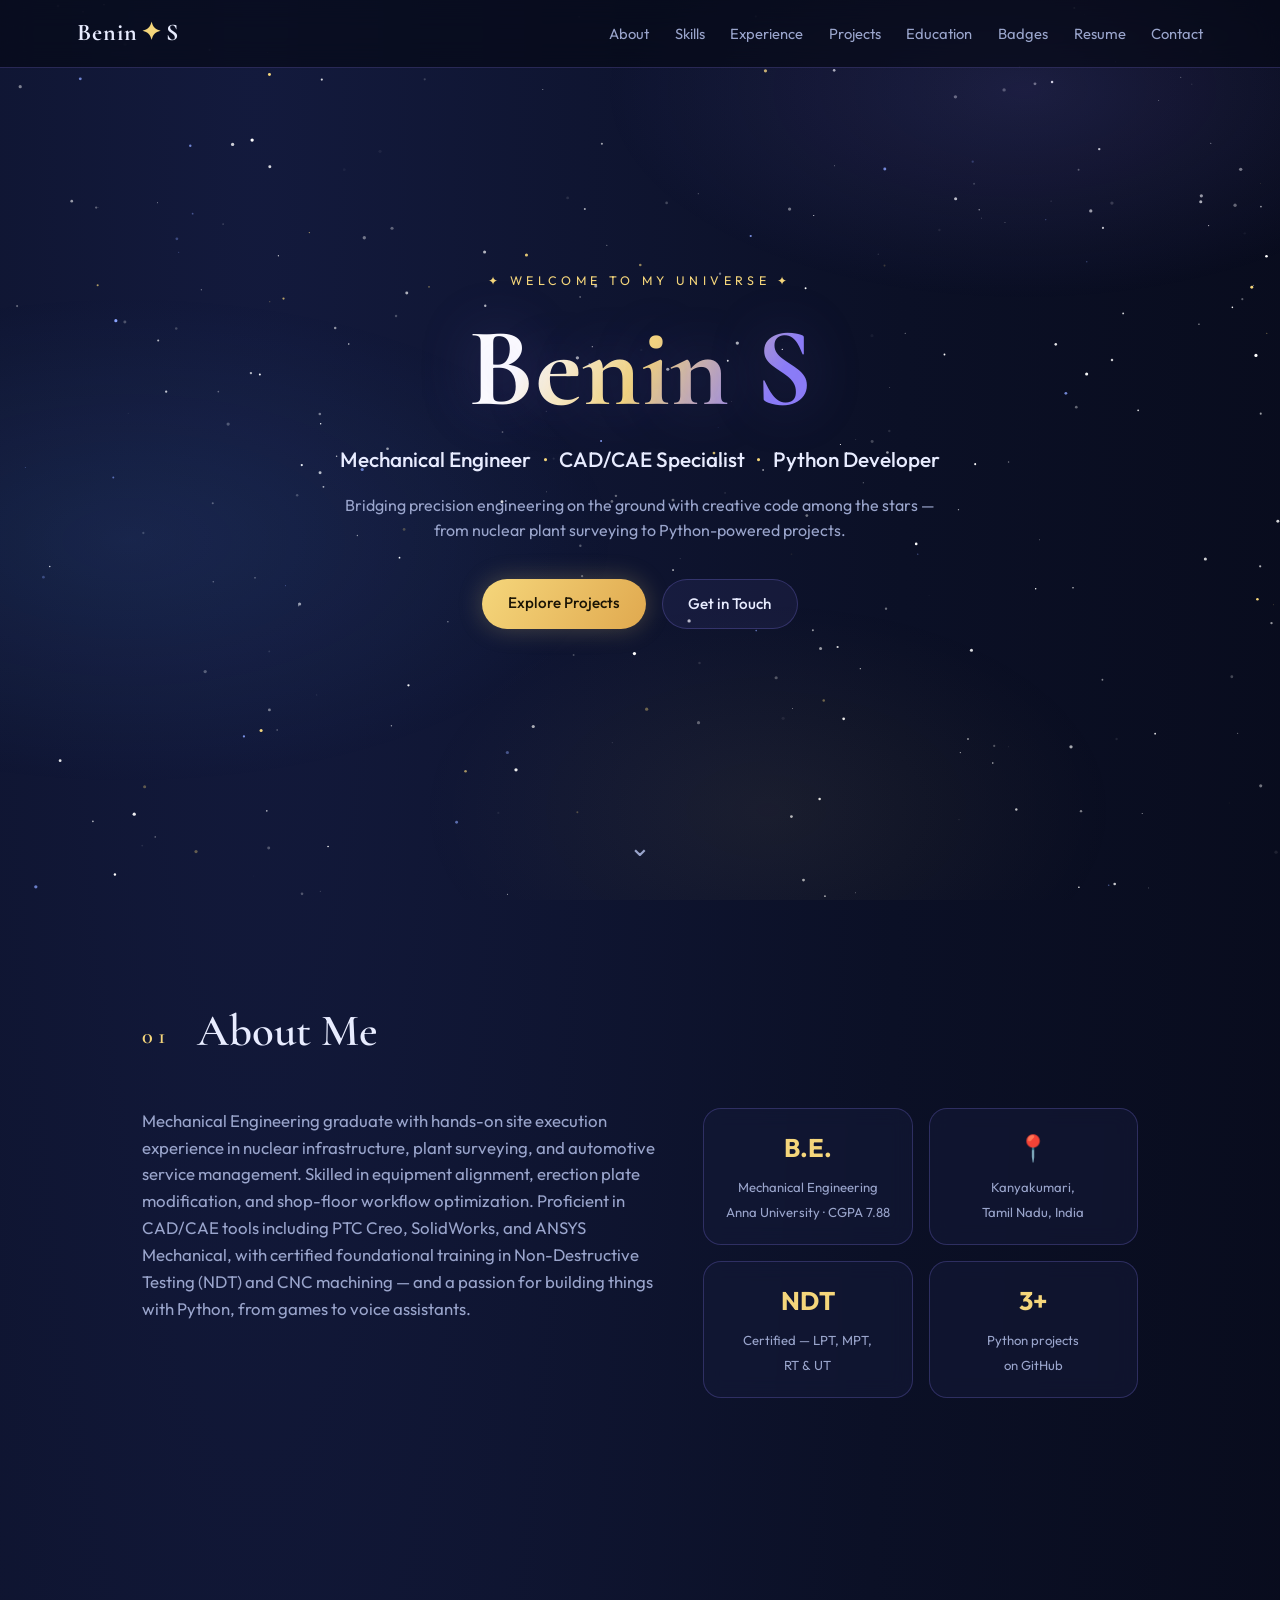
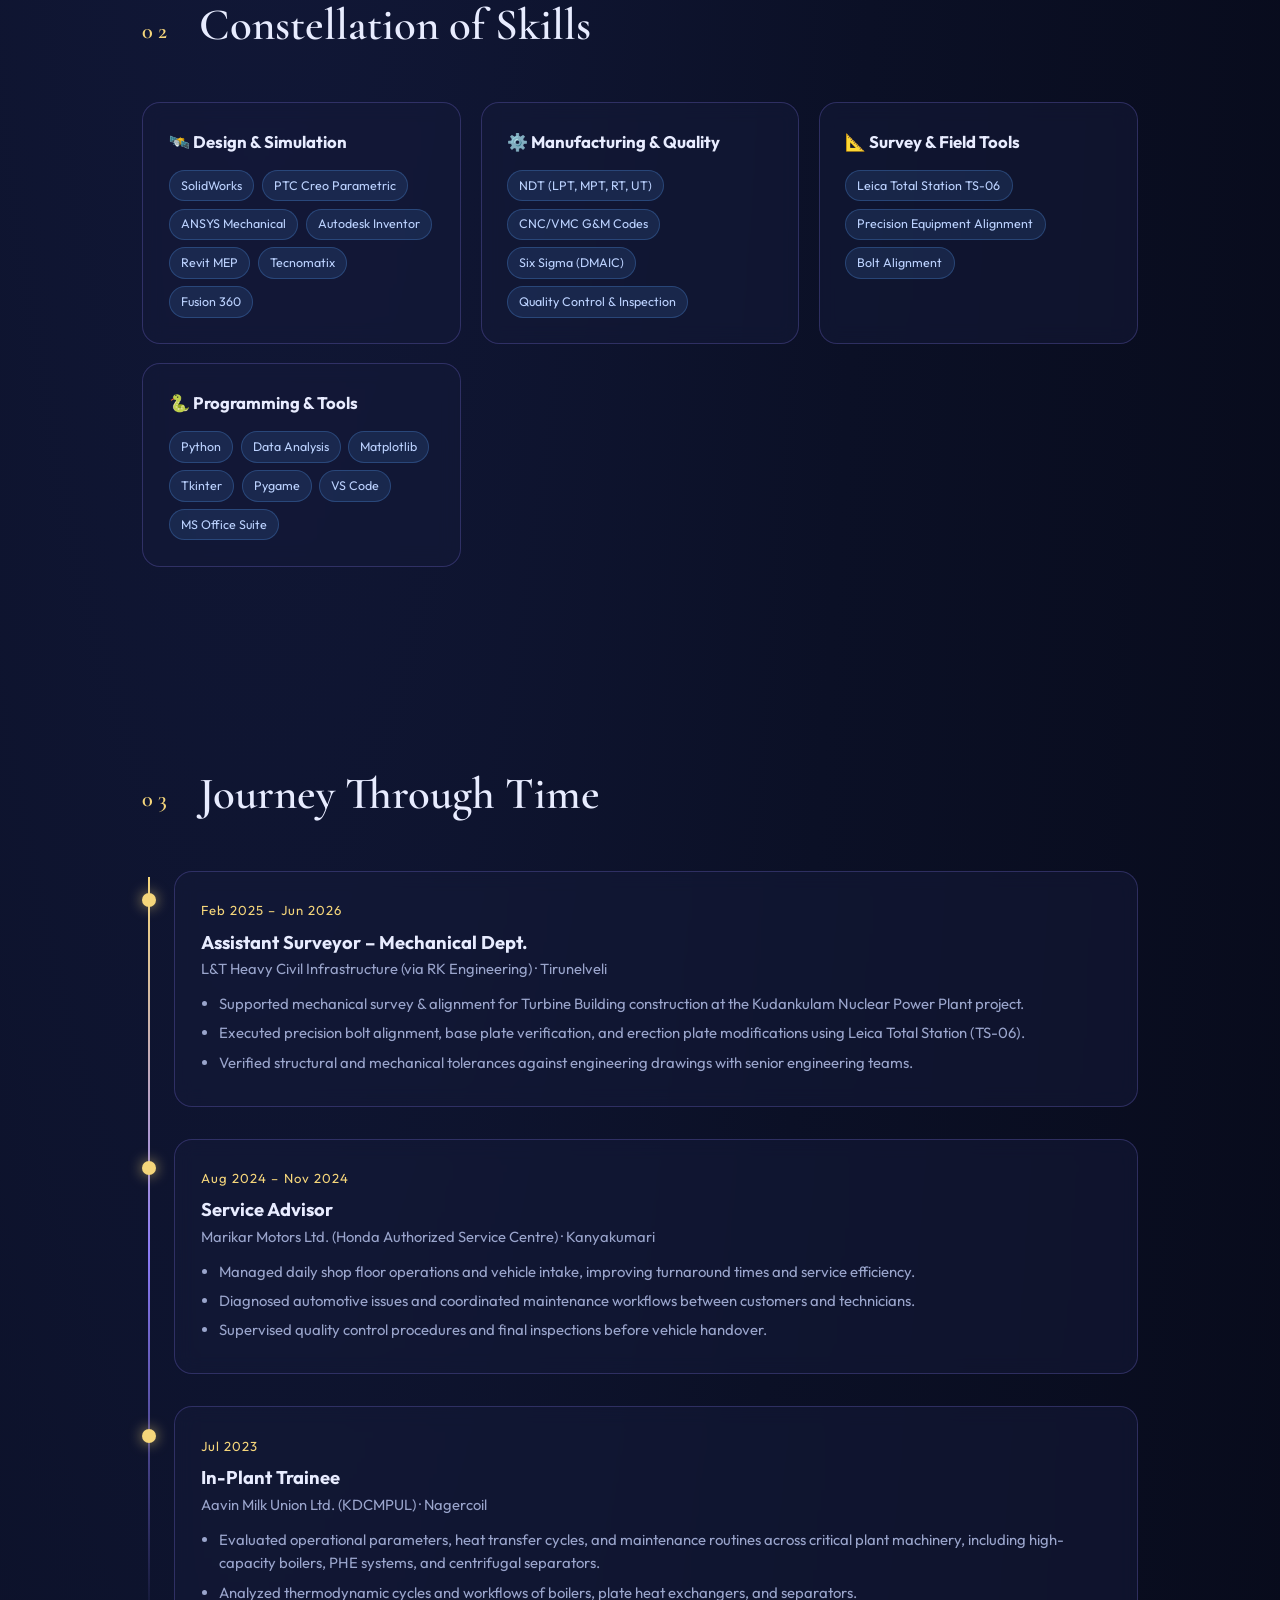
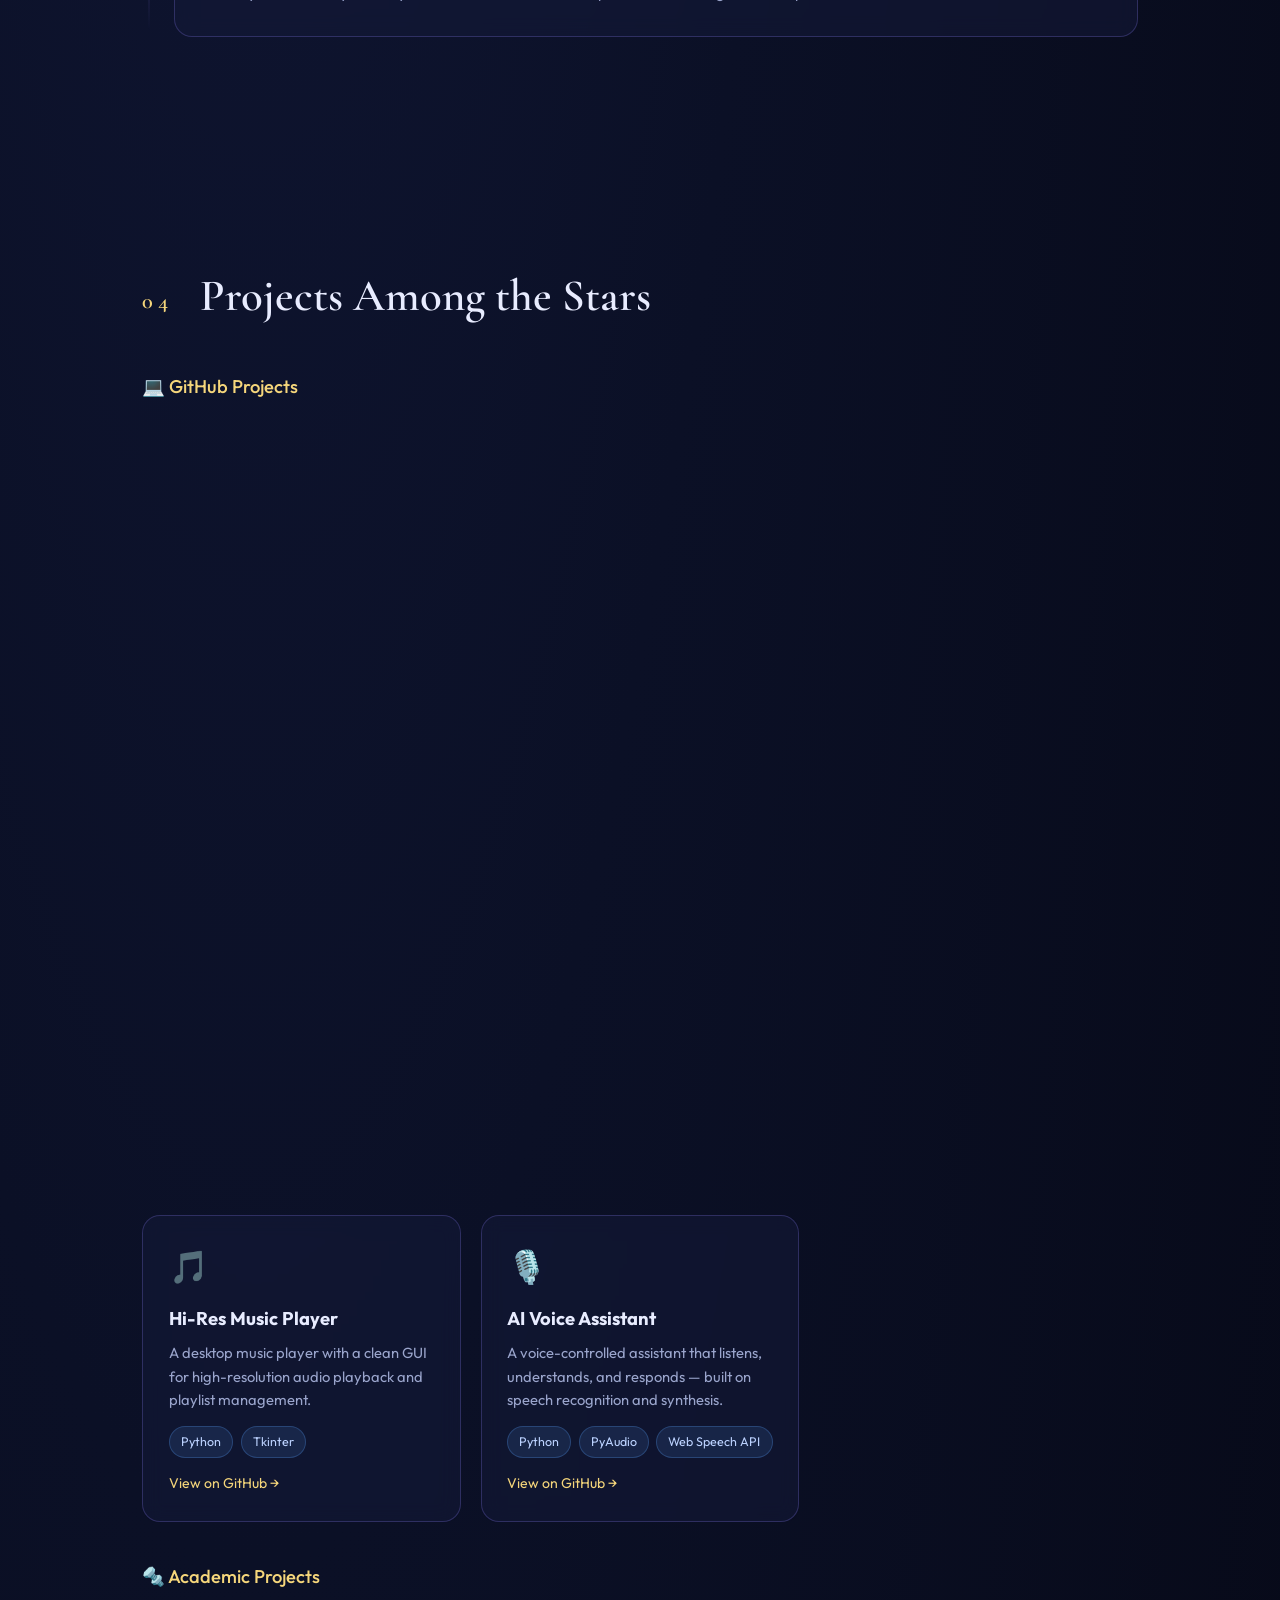
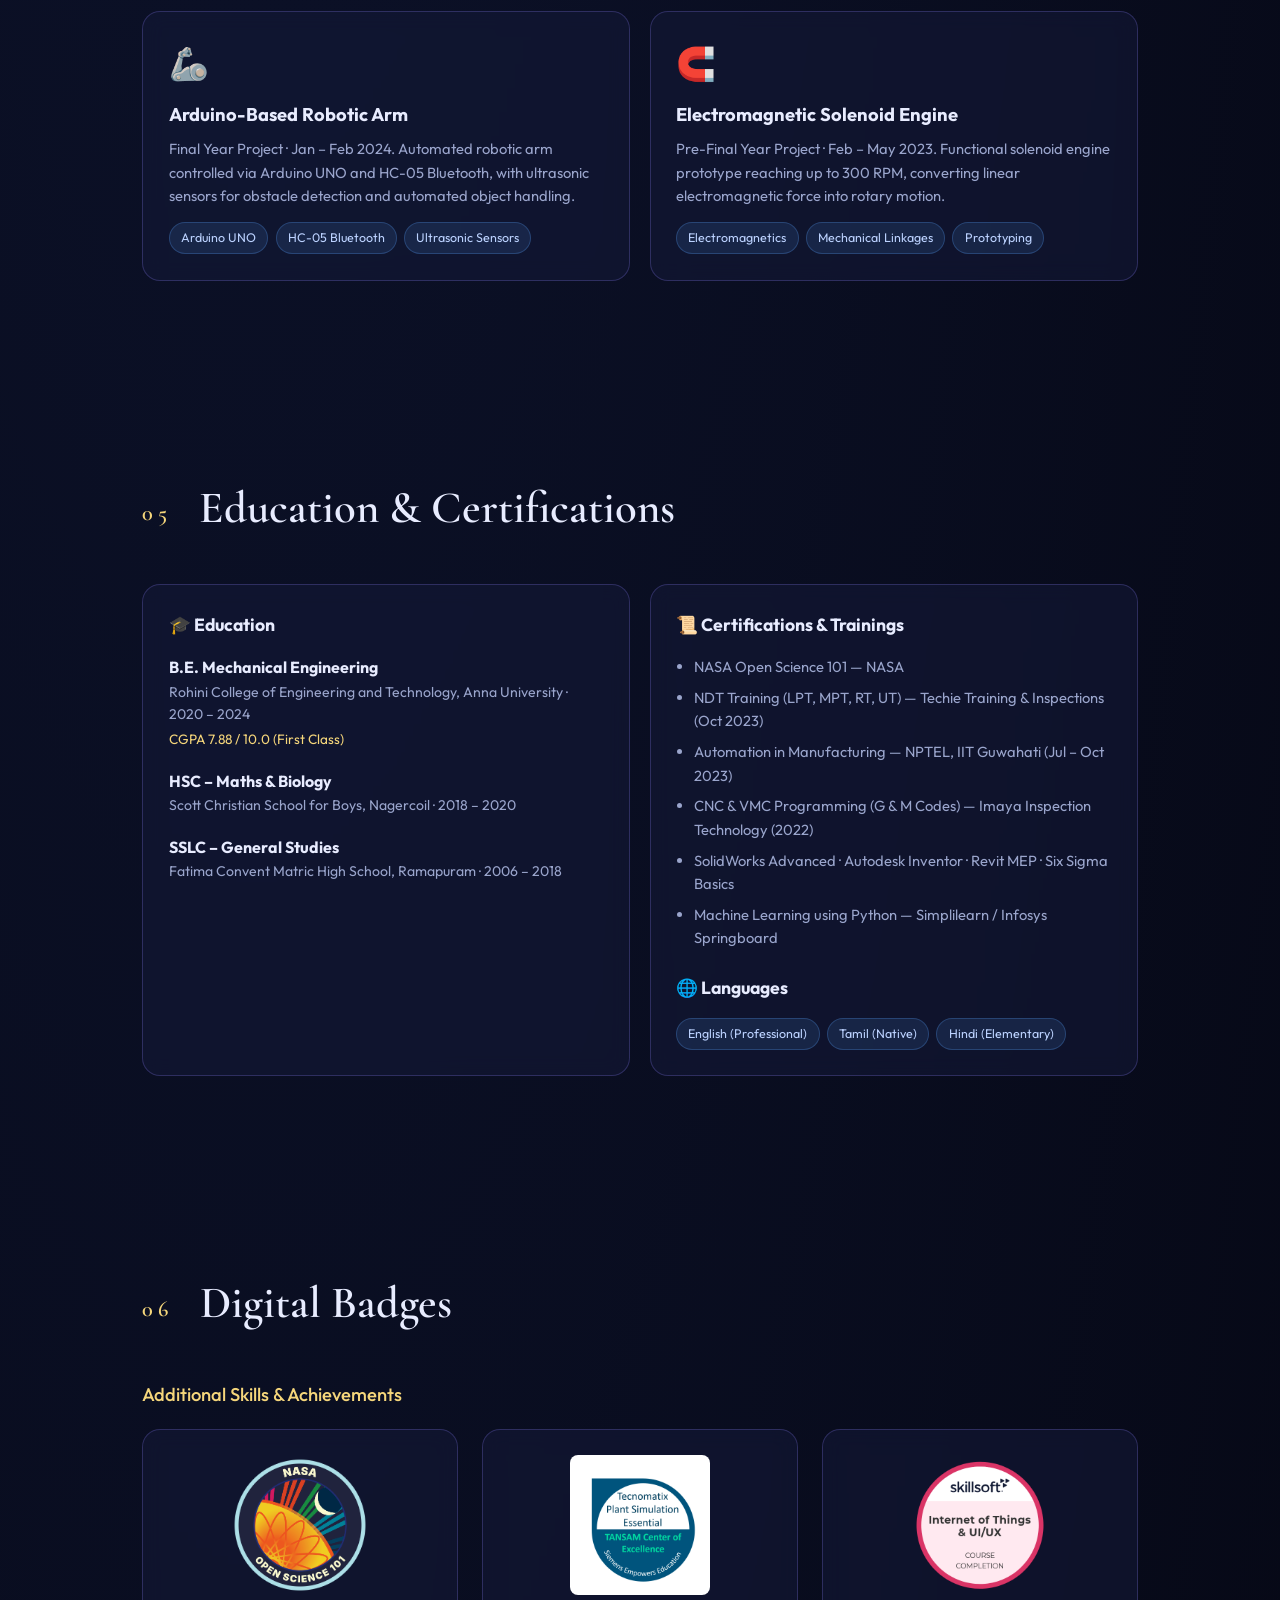
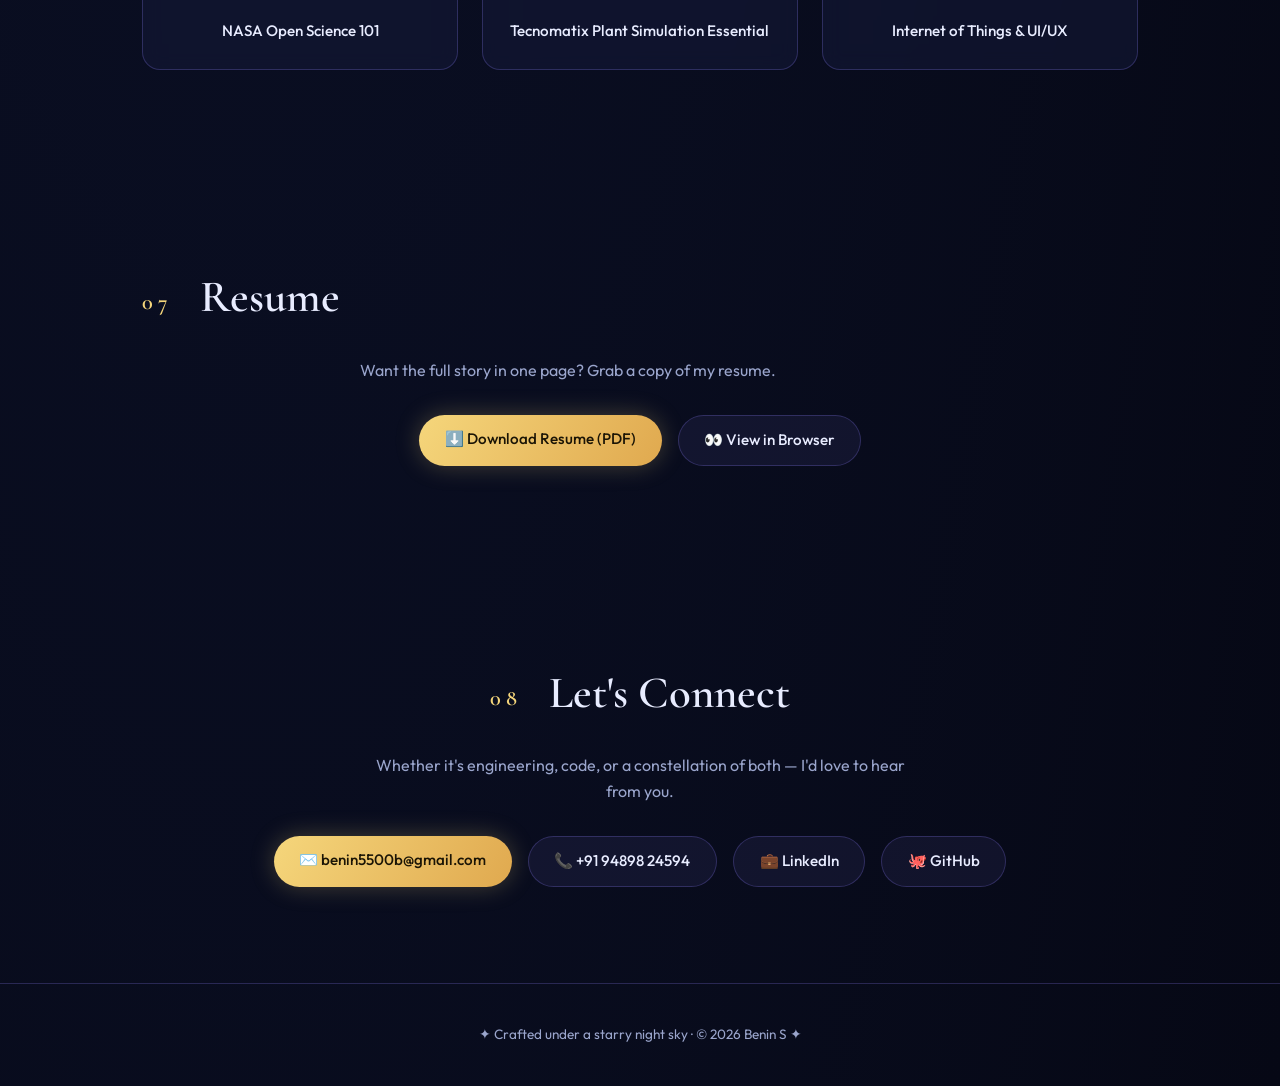
==== index.html @ 5ae815f2 "Add files via upload" ====
<!DOCTYPE html>
<html lang="en">
<head>
<meta charset="UTF-8" />
<meta name="viewport" content="width=device-width, initial-scale=1.0" />
<title>Benin S — Portfolio</title>
<meta name="description" content="Portfolio of Benin S — Mechanical Engineer with Python & CAD/CAE expertise." />
<link rel="preconnect" href="https://fonts.googleapis.com" />
<link rel="preconnect" href="https://fonts.gstatic.com" crossorigin />
<link href="https://fonts.googleapis.com/css2?family=Cormorant+Garamond:wght@500;600;700&family=Outfit:wght@300;400;500;600&display=swap" rel="stylesheet" />
<link rel="stylesheet" href="style.css" />
</head>
<body>
<canvas id="stars"></canvas>
<div class="aurora"></div>
<div class="shooting-stars"><span></span><span></span><span></span></div>

<nav class="nav">
  <a href="#home" class="logo">Benin<span>✦</span>S</a>
  <div class="nav-links">
    <a href="#about">About</a>
    <a href="#skills">Skills</a>
    <a href="#experience">Experience</a>
    <a href="#projects">Projects</a>
    <a href="#education">Education</a>
    <a href="#badges">Badges</a>
    <a href="#resume">Resume</a>
    <a href="#contact">Contact</a>
  </div>
</nav>

<header class="hero" id="home">
  <p class="hero-eyebrow">✦ Welcome to my universe ✦</p>
  <h1>Benin&nbsp;S</h1>
  <p class="hero-title">Mechanical Engineer <span class="dot">·</span> CAD/CAE Specialist <span class="dot">·</span> Python Developer</p>
  <p class="hero-sub">Bridging precision engineering on the ground with creative code among the stars — from nuclear plant surveying to Python-powered projects.</p>
  <div class="hero-cta">
    <a class="btn primary" href="#projects">Explore Projects</a>
     <a class="btn ghost" href="#contact">Get in Touch</a>
  </div>
  <div class="scroll-hint">⌄</div>
</header>

<main>
<section id="about" class="section">
  <h2 class="section-title"><span>01</span> About Me</h2>
  <div class="about-grid">
    <p class="about-text">
      Mechanical Engineering graduate with hands-on site execution experience in nuclear infrastructure,
      plant surveying, and automotive service management. Skilled in equipment alignment, erection plate
      modification, and shop-floor workflow optimization. Proficient in CAD/CAE tools including PTC Creo,
      SolidWorks, and ANSYS Mechanical, with certified foundational training in Non-Destructive Testing
      (NDT) and CNC machining — and a passion for building things with Python, from games to voice assistants.
    </p>
    <div class="about-cards">
      <div class="glass-card stat"><strong>B.E.</strong><span>Mechanical Engineering<br/>Anna University · CGPA 7.88</span></div>
      <div class="glass-card stat"><strong>📍</strong><span>Kanyakumari,<br/>Tamil Nadu, India</span></div>
      <div class="glass-card stat"><strong>NDT</strong><span>Certified — LPT, MPT,<br/>RT & UT</span></div>
      <div class="glass-card stat"><strong>3+</strong><span>Python projects<br/>on GitHub</span></div>
    </div>
  </div>
</section>

<section id="skills" class="section">
  <h2 class="section-title"><span>02</span> Constellation of Skills</h2>
  <div class="skills-grid">
    <div class="glass-card skill-card">
      <h3>🛰️ Design &amp; Simulation</h3>
      <div class="tags"><i>SolidWorks</i><i>PTC Creo Parametric</i><i>ANSYS Mechanical</i><i>Autodesk Inventor</i><i>Revit MEP</i><i>Tecnomatix</i><i>Fusion 360</i></div>
    </div>
    <div class="glass-card skill-card">
      <h3>⚙️ Manufacturing &amp; Quality</h3>
      <div class="tags"><i>NDT (LPT, MPT, RT, UT)</i><i>CNC/VMC G&amp;M Codes</i><i>Six Sigma (DMAIC)</i><i>Quality Control &amp; Inspection</i></div>
    </div>
    <div class="glass-card skill-card">
      <h3>📐 Survey &amp; Field Tools</h3>
      <div class="tags"><i>Leica Total Station TS-06</i><i>Precision Equipment Alignment</i><i>Bolt Alignment</i></div>
    </div>
    <div class="glass-card skill-card">
      <h3>🐍 Programming &amp; Tools</h3>
      <div class="tags"><i>Python</i><i>Data Analysis</i><i>Matplotlib</i><i>Tkinter</i><i>Pygame</i><i>VS Code</i><i>MS Office Suite</i></div>
    </div>
  </div>
</section>

<section id="experience" class="section">
  <h2 class="section-title"><span>03</span> Journey Through Time</h2>
  <div class="timeline">
    <div class="t-item">
      <div class="t-dot"></div>
      <div class="glass-card t-card">
        <span class="t-date">Feb 2025 – Jun 2026</span>
        <h3>Assistant Surveyor – Mechanical Dept.</h3>
        <h4>L&amp;T Heavy Civil Infrastructure (via RK Engineering) · Tirunelveli</h4>
        <ul>
          <li>Supported mechanical survey &amp; alignment for Turbine Building construction at the Kudankulam Nuclear Power Plant project.</li>
          <li>Executed precision bolt alignment, base plate verification, and erection plate modifications using Leica Total Station (TS-06).</li>
          <li>Verified structural and mechanical tolerances against engineering drawings with senior engineering teams.</li>
        </ul>
      </div>
    </div>
    <div class="t-item">
      <div class="t-dot"></div>
      <div class="glass-card t-card">
        <span class="t-date">Aug 2024 – Nov 2024</span>
        <h3>Service Advisor</h3>
        <h4>Marikar Motors Ltd. (Honda Authorized Service Centre) · Kanyakumari</h4>
        <ul>
          <li>Managed daily shop floor operations and vehicle intake, improving turnaround times and service efficiency.</li>
          <li>Diagnosed automotive issues and coordinated maintenance workflows between customers and technicians.</li>
          <li>Supervised quality control procedures and final inspections before vehicle handover.</li>
        </ul>
      </div>
    </div>
    <div class="t-item">
      <div class="t-dot"></div>
      <div class="glass-card t-card">
        <span class="t-date">Jul 2023</span>
        <h3>In-Plant Trainee</h3>
        <h4>Aavin Milk Union Ltd. (KDCMPUL) · Nagercoil</h4>
        <ul>
          <li>Evaluated operational parameters, heat transfer cycles, and maintenance routines across critical
plant machinery, including high-capacity boilers, PHE systems, and centrifugal separators.</li>
          <li>Analyzed thermodynamic cycles and workflows of boilers, plate heat exchangers, and separators.</li>
        </ul>
      </div>
    </div>
  </div>
</section>

<section id="projects" class="section">
  <h2 class="section-title"><span>04</span> Projects Among the Stars</h2>

  <h3 class="sub-heading">💻 GitHub Projects</h3>
  <div class="projects-grid">
    <div class="glass-card project">
      <div class="p-icon">🦾</div>
      <h3>Kinetics 7D Web Interface</h3>
      <p>
        • Designed and developed a highly interactive, deep-tech single-page application (SPA) to showcase a conceptual, high-performance 7-DoF humanoid robotic arm and 20-DoF dexterous hand.<br>
        • Built using the bolt.new Agentic AI and vibe coding methodology.
      </p>
      <div class="tags"><i>SPA</i><i>AI</i><i>Robotics</i></div>
      <div class="p-links">
        <a class="p-link" href="https://humanoid-robotic-arm-fyxc.bolt.host/" target="_blank" rel="noopener">View Live Site →</a>
        <a class="p-link" href="https://github.com/Benin07/Kinetics-7D-Next-Gen-Kinematics-Web-Interface" target="_blank" rel="noopener">View on GitHub →</a>
      </div>
    </div>
    <div class="glass-card project">
      <div class="p-icon">🚀</div>
      <h3>Gaganyaan Concept Website</h3>
      <p>Educational concept experience based on ISRO's public mission data — built with respect for the scientists of the Indian Space Research Organisation.</p>
      <div class="tags"><i>Web</i><i>ISRO</i><i>Space</i></div>
      <div class="p-links">
        <a class="p-link" href="https://gaganyaanconcept.netlify.app/" target="_blank" rel="noopener">View Live Site →</a>
        <a class="p-link" href="https://github.com/Benin07/GAGANYAAN-Concept-Website" target="_blank" rel="noopener">View on GitHub →</a>
      </div>
    </div>
    <a class="glass-card project" href="https://anti-theft-detector-1086287792789.asia-southeast1.run.app/" target="_blank" rel="noopener">
      <div class="p-icon">🛡️</div>
      <h3>Anti-Theft Detector</h3>
      <p>AI-powered security scanner using heuristic inference to detect malicious URLs, phishing, and malware.</p>
      <div class="tags"><i>React</i><i>AI Studio</i></div>
      <span class="p-link">View Live App →</span>
    </a>
    <a class="glass-card project" href="https://github.com/Benin07/Anti-Theft-Detector-" target="_blank" rel="noopener">
      <div class="p-icon">🐙</div>
      <h3>Anti-Theft Detector (Code)</h3>
      <p>Source code for the advanced Anti-Theft AI model incorporating SafeWeb High-Security Protocols.</p>
      <div class="tags"><i>TypeScript</i><i>Node.js</i></div>
      <span class="p-link">View on GitHub →</span>
    </a>
    <a class="glass-card project" href="https://lifeless-detector.ai.studio/" target="_blank" rel="noopener">
      <div class="p-icon">🔍</div>
      <h3>Lifeless Detector</h3>
      <p>An AI-powered web application to detect lifelessness or inactivity, built with Google AI Studio.</p>
      <div class="tags"><i>AI Studio</i><i>Web App</i></div>
      <span class="p-link">View Project →</span>
    </a>
    <a class="glass-card project" href="https://github.com/Benin07/Arcade-Pygame-Project" target="_blank" rel="noopener">
      <div class="p-icon">👾</div>
      <h3>Space Invaders</h3>
      <p>Classic arcade shooter game — pilot your ship, blast alien invaders, and chase the high score under a pixel starfield.</p>
      <div class="tags"><i>Python</i><i>Pygame</i></div>
      <span class="p-link">View on GitHub →</span>
    </a>
    <a class="glass-card project" href="https://github.com/Benin07/HI-Res-Music-Player-Classic" target="_blank" rel="noopener">
      <div class="p-icon">🎵</div>
      <h3>Hi-Res Music Player</h3>
      <p>A desktop music player with a clean GUI for high-resolution audio playback and playlist management.</p>
      <div class="tags"><i>Python</i><i>Tkinter</i></div>
      <span class="p-link">View on GitHub →</span>
    </a>
    <a class="glass-card project" href="https://github.com/Benin07/Strife-Personal-Voice-Assistant" target="_blank" rel="noopener">
      <div class="p-icon">🎙️</div>
      <h3>AI Voice Assistant</h3>
      <p>A voice-controlled assistant that listens, understands, and responds — built on speech recognition and synthesis.</p>
      <div class="tags"><i>Python</i><i>PyAudio</i><i>Web Speech API</i></div>
      <span class="p-link">View on GitHub →</span>
    </a>
  </div>

  <h3 class="sub-heading">🔩 Academic Projects</h3>
  <div class="projects-grid two">
    <div class="glass-card project">
      <div class="p-icon">🦾</div>
      <h3>Arduino-Based Robotic Arm</h3>
      <p>Final Year Project · Jan – Feb 2024. Automated robotic arm controlled via Arduino UNO and HC-05 Bluetooth, with ultrasonic sensors for obstacle detection and automated object handling.</p>
      <div class="tags"><i>Arduino UNO</i><i>HC-05 Bluetooth</i><i>Ultrasonic Sensors</i></div>
    </div>
    <div class="glass-card project">
      <div class="p-icon">🧲</div>
      <h3>Electromagnetic Solenoid Engine</h3>
      <p>Pre-Final Year Project · Feb – May 2023. Functional solenoid engine prototype reaching up to 300 RPM, converting linear electromagnetic force into rotary motion.</p>
      <div class="tags"><i>Electromagnetics</i><i>Mechanical Linkages</i><i>Prototyping</i></div>
    </div>
  </div>
</section>

<section id="education" class="section">
  <h2 class="section-title"><span>05</span> Education &amp; Certifications</h2>
  <div class="edu-grid">
    <div class="glass-card edu-card">
      <h3>🎓 Education</h3>
      <div class="edu-item">
        <strong>B.E. Mechanical Engineering</strong>
        <span>Rohini College of Engineering and Technology, Anna University · 2020 – 2024</span>
        <em>CGPA 7.88 / 10.0 (First Class)</em>
      </div>
      <div class="edu-item">
        <strong>HSC – Maths &amp; Biology</strong>
        <span>Scott Christian School for Boys, Nagercoil · 2018 – 2020</span>
      </div>
      <div class="edu-item">
        <strong>SSLC – General Studies</strong>
        <span>Fatima Convent Matric High School, Ramapuram · 2006 – 2018</span>
      </div>
    </div>
    <div class="glass-card edu-card">
      <h3>📜 Certifications &amp; Trainings</h3>
      <ul class="cert-list">
        <li>NASA Open Science 101 — NASA</li>
        <li>NDT Training (LPT, MPT, RT, UT) — Techie Training &amp; Inspections (Oct 2023)</li>
        <li>Automation in Manufacturing — NPTEL, IIT Guwahati (Jul – Oct 2023)</li>
        <li>CNC &amp; VMC Programming (G &amp; M Codes) — Imaya Inspection Technology (2022)</li>
        <li>SolidWorks Advanced · Autodesk Inventor · Revit MEP · Six Sigma Basics</li>
        <li>Machine Learning using Python — Simplilearn / Infosys Springboard</li>
      </ul>
      <h3 style="margin-top:1.5rem">🌐 Languages</h3>
      <div class="tags"><i>English (Professional)</i><i>Tamil (Native)</i><i>Hindi (Elementary)</i></div>
    </div>
  </div>
</section>

<section id="badges" class="section">
  <h2 class="section-title"><span>06</span> Digital Badges</h2>
  <p class="sub-heading" style="margin-top: 0;">Additional Skills & Achievements</p>
  <div class="badges-grid">
    <div class="glass-card badge-card">
      <img src="nasa-open-science-101.png" alt="NASA Open Science 101" />
      <p>NASA Open Science 101</p>
    </div>
    <div class="glass-card badge-card">
      <img src="tecnomatix-plant-simulation-essential-tansam-center.png" alt="Tecnomatix Plant Simulation Essential" />
      <p>Tecnomatix Plant Simulation Essential</p>
    </div>
    <div class="glass-card badge-card">
      <img src="c8c5cb7e-fc1a-4f83-a574-c988f011f4bc.png" alt="Skillsoft Internet of Things & UI/UX" />
      <p>Internet of Things &amp; UI/UX</p>
    </div>
  </div>
</section>

<section id="resume" class="section resume">
  <h2 class="section-title"><span>07</span> Resume</h2>
  <p class="contact-lead">Want the full story in one page? Grab a copy of my resume.</p>
  <div class="contact-links">
    <a class="btn primary" href="Benin_S_Resume.pdf" download="Benin_S_Resume.pdf">⬇️ Download Resume (PDF)</a>
    <a class="btn ghost" href="Benin_S_Resume.pdf" target="_blank" rel="noopener">👀 View in Browser</a>
  </div>
</section>

<section id="contact" class="section contact">
  <h2 class="section-title"><span>08</span> Let's Connect</h2>
  <p class="contact-lead">Whether it's engineering, code, or a constellation of both — I'd love to hear from you.</p>
  <div class="contact-links">
    <a class="btn primary" href="mailto:benin5500b@gmail.com">✉️ benin5500b@gmail.com</a>
    <a class="btn ghost" href="tel:+919489824594">📞 +91 94898 24594</a>
    <a class="btn ghost" href="https://linkedin.com/in/benin-s-840840269" target="_blank" rel="noopener">💼 LinkedIn</a>
    <a class="btn ghost" href="https://github.com/Benin07" target="_blank" rel="noopener">🐙 GitHub</a>
  </div>
</section>
</main>

<footer>
  <p>✦ Crafted under a starry night sky · © 2026 Benin S ✦</p>
</footer>

<script src="script.js"></script>
</body>
</html>
---- style.css ----
:root {
  --bg-deep: #060815;
  --bg-mid: #0b1026;
  --ink: #e8ecff;
  --muted: #9aa5cc;
  --gold: #f5d67b;
  --violet: #8b7cf7;
  --blue: #5aa2ff;
  --card: rgba(20, 26, 58, 0.55);
  --border: rgba(139, 124, 247, 0.25);
}

* { margin: 0; padding: 0; box-sizing: border-box; }
html { scroll-behavior: smooth; }

body {
  font-family: "Outfit", sans-serif;
  background: radial-gradient(ellipse at 20% 0%, #131a3d 0%, var(--bg-mid) 45%, var(--bg-deep) 100%);
  color: var(--ink);
  min-height: 100vh;
  overflow-x: hidden;
  line-height: 1.6;
}

#stars {
  position: fixed; inset: 0;
  width: 100%; height: 100%;
  z-index: 0; pointer-events: none;
}

.aurora {
  position: fixed; inset: 0; z-index: 0; pointer-events: none;
  background:
    radial-gradient(600px 300px at 80% 10%, rgba(139,124,247,0.14), transparent 70%),
    radial-gradient(700px 350px at 10% 60%, rgba(90,162,255,0.10), transparent 70%),
    radial-gradient(500px 300px at 60% 90%, rgba(245,214,123,0.06), transparent 70%);
  animation: drift 24s ease-in-out infinite alternate;
}
@keyframes drift { to { transform: translateY(-30px) scale(1.05); } }

/* shooting stars */
.shooting-stars { position: fixed; inset: 0; z-index: 0; pointer-events: none; overflow: hidden; }
.shooting-stars span {
  position: absolute; top: -10%;
  width: 2px; height: 2px; border-radius: 50%;
  background: #fff;
  box-shadow: 0 0 8px 2px rgba(255,255,255,0.6);
  animation: shoot 6s linear infinite;
  opacity: 0;
}
.shooting-stars span::after {
  content: ""; position: absolute; top: 50%; right: 1px;
  width: 120px; height: 1px;
  background: linear-gradient(to left, rgba(255,255,255,0.8), transparent);
  transform: translateY(-50%) rotate(0deg);
}
.shooting-stars span:nth-child(1) { left: 70%; animation-delay: 2s; }
.shooting-stars span:nth-child(2) { left: 35%; animation-delay: 7s; animation-duration: 7s; }
.shooting-stars span:nth-child(3) { left: 90%; animation-delay: 12s; animation-duration: 5.5s; }
@keyframes shoot {
  0% { transform: translate(0,0) rotate(-35deg); opacity: 0; }
  3% { opacity: 1; }
  12% { transform: translate(-360px, 260px) rotate(-35deg); opacity: 0; }
  100% { opacity: 0; }
}

/* nav */
.nav {
  position: fixed; top: 0; left: 0; right: 0; z-index: 10;
  display: flex; align-items: center; justify-content: space-between;
  padding: 0.9rem 6vw;
  background: rgba(6, 8, 21, 0.65);
  backdrop-filter: blur(14px);
  border-bottom: 1px solid var(--border);
}
.logo {
  font-family: "Cormorant Garamond", serif;
  font-size: 1.5rem; font-weight: 700;
  color: var(--ink); text-decoration: none; letter-spacing: 0.04em;
}
.logo span { color: var(--gold); margin: 0 0.15em; }
.nav-links { display: flex; gap: 1.6rem; }
.nav-links a {
  color: var(--muted); text-decoration: none; font-size: 0.92rem;
  transition: color 0.25s;
}
.nav-links a:hover { color: var(--gold); }

/* hero */
.hero {
  position: relative; z-index: 1;
  min-height: 100vh;
  display: flex; flex-direction: column; align-items: center; justify-content: center;
  text-align: center; padding: 0 6vw;
}
.hero-eyebrow {
  color: var(--gold); letter-spacing: 0.35em; text-transform: uppercase;
  font-size: 0.78rem; margin-bottom: 1.2rem;
}
.hero h1 {
  font-family: "Cormorant Garamond", serif;
  font-size: clamp(3.5rem, 10vw, 7rem);
  font-weight: 700; line-height: 1.05;
  background: linear-gradient(120deg, #fff 20%, var(--gold) 50%, var(--violet) 85%);
  -webkit-background-clip: text; background-clip: text; color: transparent;
  text-shadow: 0 0 60px rgba(139,124,247,0.25);
}
.hero-title { margin-top: 1rem; font-size: clamp(1rem, 2.4vw, 1.3rem); color: var(--ink); font-weight: 500; }
.hero-title .dot { color: var(--gold); margin: 0 0.4em; }
.hero-sub { margin-top: 1rem; max-width: 620px; color: var(--muted); }
.hero-cta { margin-top: 2.2rem; display: flex; gap: 1rem; flex-wrap: wrap; justify-content: center; }
.scroll-hint {
  position: absolute; bottom: 2rem; font-size: 1.6rem; color: var(--muted);
  animation: bob 2s ease-in-out infinite;
}
@keyframes bob { 50% { transform: translateY(8px); } }

.btn {
  display: inline-block; padding: 0.75rem 1.6rem; border-radius: 999px;
  text-decoration: none; font-weight: 500; font-size: 0.95rem;
  transition: transform 0.25s, box-shadow 0.25s, background 0.25s;
}
.btn.primary {
  background: linear-gradient(120deg, var(--gold), #e0a94f);
  color: #1a1405;
  box-shadow: 0 0 24px rgba(245,214,123,0.25);
}
.btn.primary:hover { transform: translateY(-2px); box-shadow: 0 0 36px rgba(245,214,123,0.45); }
.btn.ghost {
  border: 1px solid var(--border); color: var(--ink);
  background: rgba(139,124,247,0.08);
}
.btn.ghost:hover { transform: translateY(-2px); background: rgba(139,124,247,0.18); }

/* sections */
main { position: relative; z-index: 1; }
.section { padding: 6rem 8vw; max-width: 1200px; margin: 0 auto; scroll-margin-top: 80px; }
.section-title {
  font-family: "Cormorant Garamond", serif;
  font-size: clamp(1.9rem, 4vw, 2.8rem);
  margin-bottom: 2.5rem; font-weight: 600;
}
.section-title span {
  color: var(--gold); font-size: 0.5em; vertical-align: middle;
  margin-right: 0.8em; letter-spacing: 0.2em;
}
.sub-heading { margin: 2.5rem 0 1.2rem; font-size: 1.15rem; color: var(--gold); font-weight: 500; }

.glass-card {
  background: var(--card);
  border: 1px solid var(--border);
  border-radius: 18px;
  padding: 1.6rem;
  backdrop-filter: blur(10px);
  transition: transform 0.3s, border-color 0.3s, box-shadow 0.3s;
}
.glass-card:hover {
  transform: translateY(-4px);
  border-color: rgba(245,214,123,0.45);
  box-shadow: 0 12px 40px rgba(6,8,21,0.6), 0 0 24px rgba(139,124,247,0.12);
}

/* about */
.about-grid { display: grid; grid-template-columns: 1.2fr 1fr; gap: 2.5rem; align-items: start; }
.about-text { color: var(--muted); font-size: 1.05rem; }
.about-cards { display: grid; grid-template-columns: 1fr 1fr; gap: 1rem; }
.stat { text-align: center; padding: 1.2rem 0.8rem; }
.stat strong { display: block; font-size: 1.6rem; color: var(--gold); margin-bottom: 0.3rem; }
.stat span { color: var(--muted); font-size: 0.82rem; }

/* skills */
.skills-grid { display: grid; grid-template-columns: repeat(auto-fit, minmax(260px, 1fr)); gap: 1.2rem; }
.skill-card h3 { font-size: 1.05rem; margin-bottom: 0.9rem; }
.tags { display: flex; flex-wrap: wrap; gap: 0.45rem; }
.tags i {
  font-style: normal; font-size: 0.78rem;
  padding: 0.3rem 0.7rem; border-radius: 999px;
  background: rgba(90,162,255,0.12);
  border: 1px solid rgba(90,162,255,0.25);
  color: #bcd2ff;
}

/* timeline */
.timeline { position: relative; padding-left: 2rem; }
.timeline::before {
  content: ""; position: absolute; left: 6px; top: 6px; bottom: 6px; width: 2px;
  background: linear-gradient(var(--gold), var(--violet), transparent);
}
.t-item { position: relative; margin-bottom: 2rem; }
.t-dot {
  position: absolute; left: -2rem; top: 1.4rem;
  width: 14px; height: 14px; border-radius: 50%;
  background: var(--gold);
  box-shadow: 0 0 14px rgba(245,214,123,0.7);
}
.t-date { color: var(--gold); font-size: 0.82rem; letter-spacing: 0.08em; }
.t-card h3 { margin-top: 0.3rem; font-size: 1.15rem; }
.t-card h4 { color: var(--muted); font-weight: 400; font-size: 0.92rem; margin-bottom: 0.7rem; }
.t-card ul { padding-left: 1.1rem; color: var(--muted); font-size: 0.93rem; }
.t-card li { margin-bottom: 0.35rem; }

/* projects */
.projects-grid { display: grid; grid-template-columns: repeat(auto-fit, minmax(270px, 1fr)); gap: 1.2rem; }
.projects-grid.two { grid-template-columns: repeat(auto-fit, minmax(320px, 1fr)); }
.project { display: block; text-decoration: none; color: var(--ink); }
.p-icon { font-size: 2rem; margin-bottom: 0.7rem; }
.project h3 { font-size: 1.15rem; margin-bottom: 0.5rem; }
.project p { color: var(--muted); font-size: 0.92rem; margin-bottom: 0.9rem; }
.p-link { display: inline-block; margin-top: 0.9rem; color: var(--gold); font-size: 0.88rem; }

/* education */
.edu-grid { display: grid; grid-template-columns: 1fr 1fr; gap: 1.2rem; }
.edu-card h3 { margin-bottom: 1rem; font-size: 1.1rem; }
.edu-item { margin-bottom: 1.1rem; }
.edu-item strong { display: block; }
.edu-item span { color: var(--muted); font-size: 0.88rem; display: block; }
.edu-item em { color: var(--gold); font-style: normal; font-size: 0.85rem; }
.cert-list { padding-left: 1.1rem; color: var(--muted); font-size: 0.92rem; }
.cert-list li { margin-bottom: 0.45rem; }

/* badges */
.badges-grid {
  display: grid;
  grid-template-columns: repeat(auto-fit, minmax(220px, 1fr));
  gap: 1.5rem;
  justify-items: center;
}

/* two links side by side in project cards (e.g. Gaganyaan) */
.p-links { display: flex; gap: 1rem; flex-wrap: wrap; }
.badge-card {
  text-align: center;
  display: flex;
  flex-direction: column;
  align-items: center;
  gap: 1rem;
  width: 100%;
}
.badge-card img {
  width: 140px;
  height: 140px;
  object-fit: contain;
  border-radius: 8px;
}
.badge-card p {
  color: var(--ink);
  font-weight: 500;
  font-size: 0.95rem;
  margin-top: 0.5rem;
}

/* contact */
.contact { text-align: center; }
.contact-lead { color: var(--muted); max-width: 560px; margin: -1rem auto 2rem; }
.contact-links { display: flex; flex-wrap: wrap; gap: 1rem; justify-content: center; }

footer {
  position: relative; z-index: 1;
  text-align: center; padding: 2.5rem 1rem;
  color: var(--muted); font-size: 0.85rem;
  border-top: 1px solid var(--border);
}

/* reveal on scroll */
.reveal { opacity: 0; transform: translateY(28px); transition: opacity 0.7s ease, transform 0.7s ease; }
.reveal.visible { opacity: 1; transform: none; }

@media (max-width: 820px) {
  .nav-links { display: none; }
  .about-grid, .edu-grid { grid-template-columns: 1fr; }
  .section { padding: 4rem 6vw; }
}
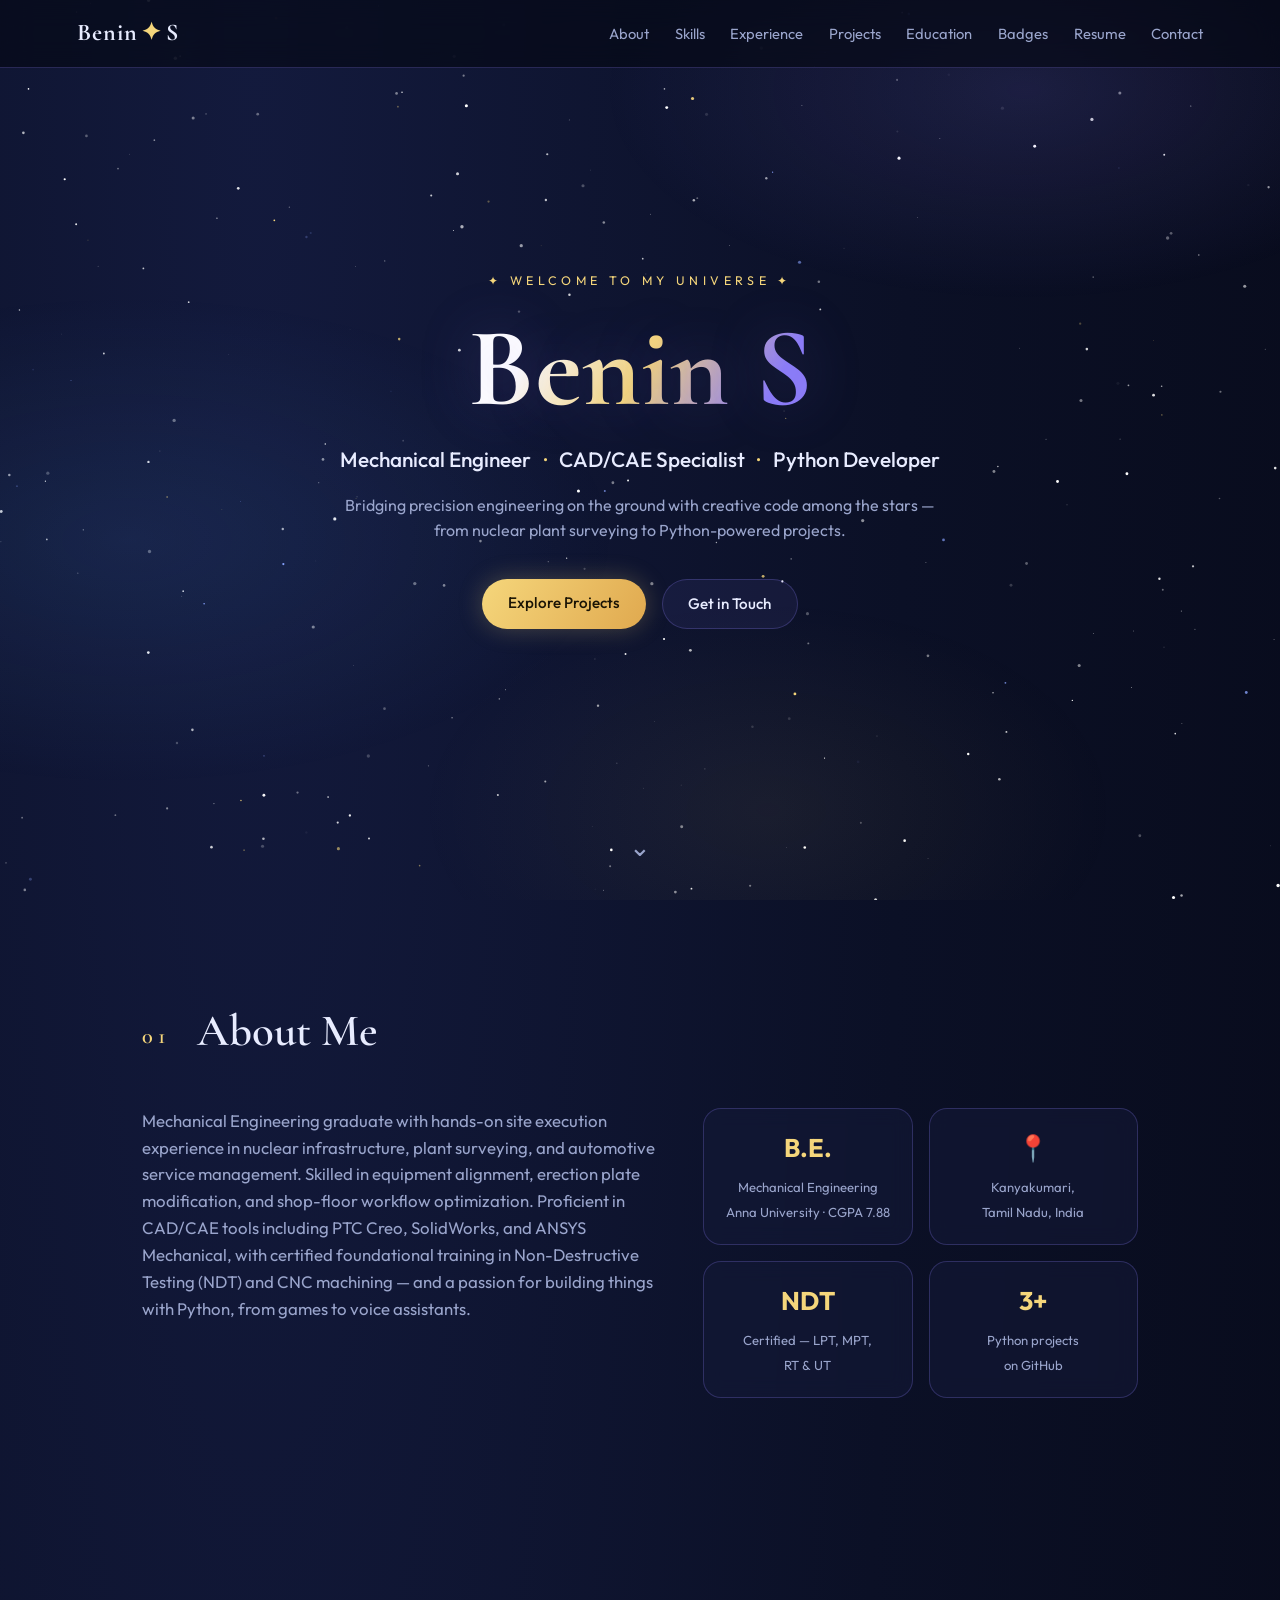
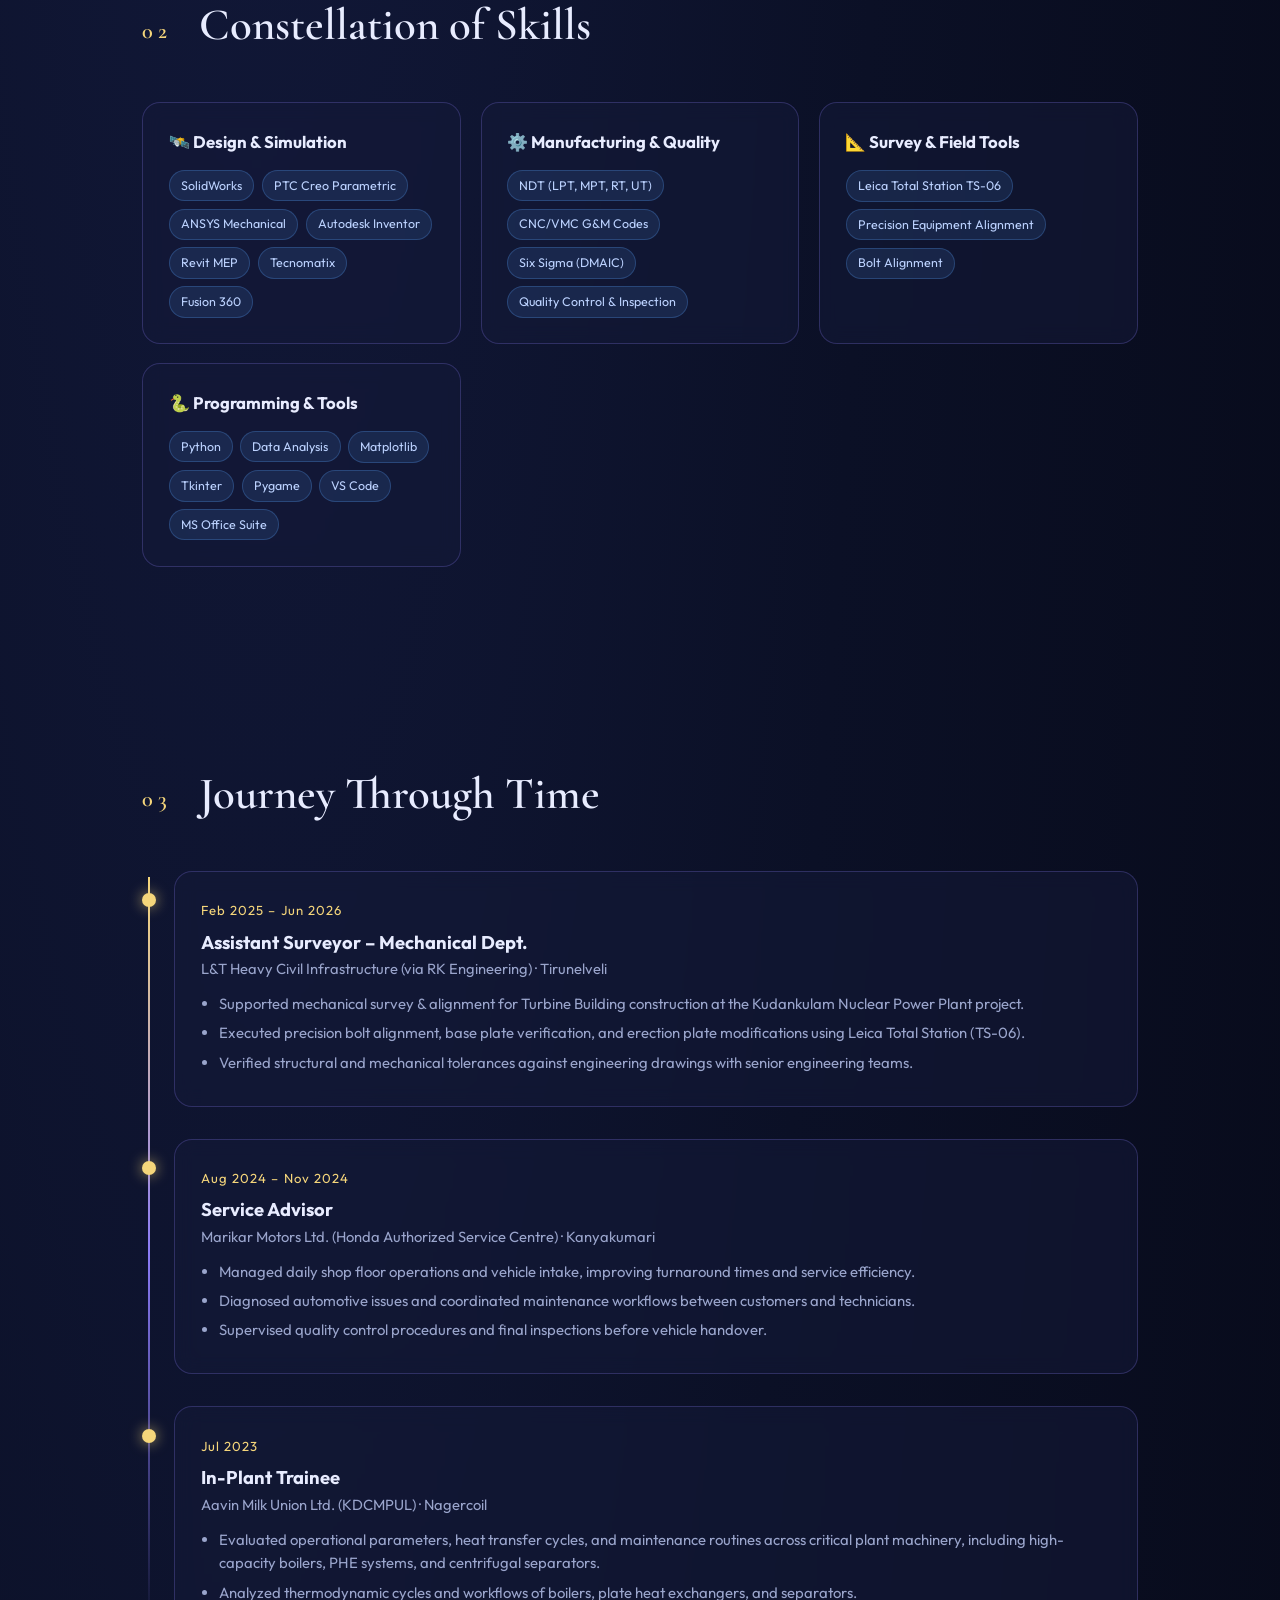
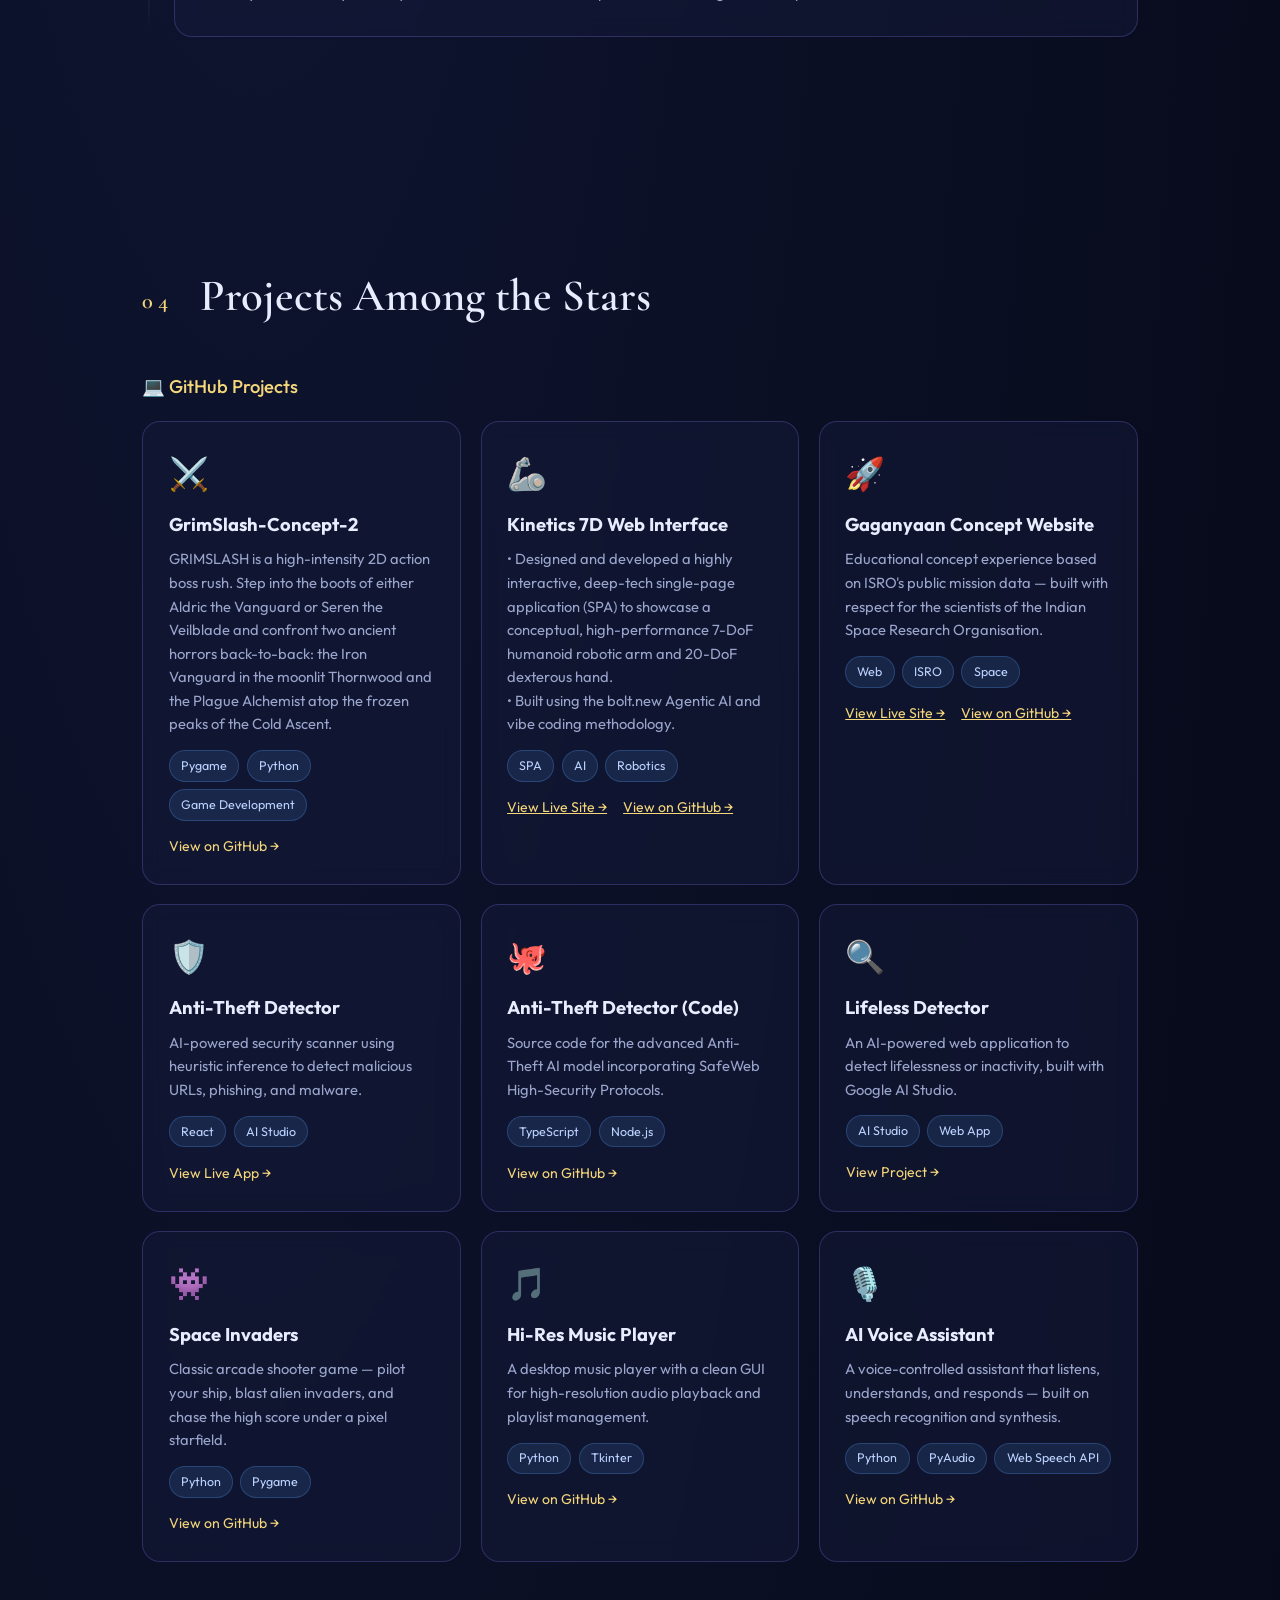
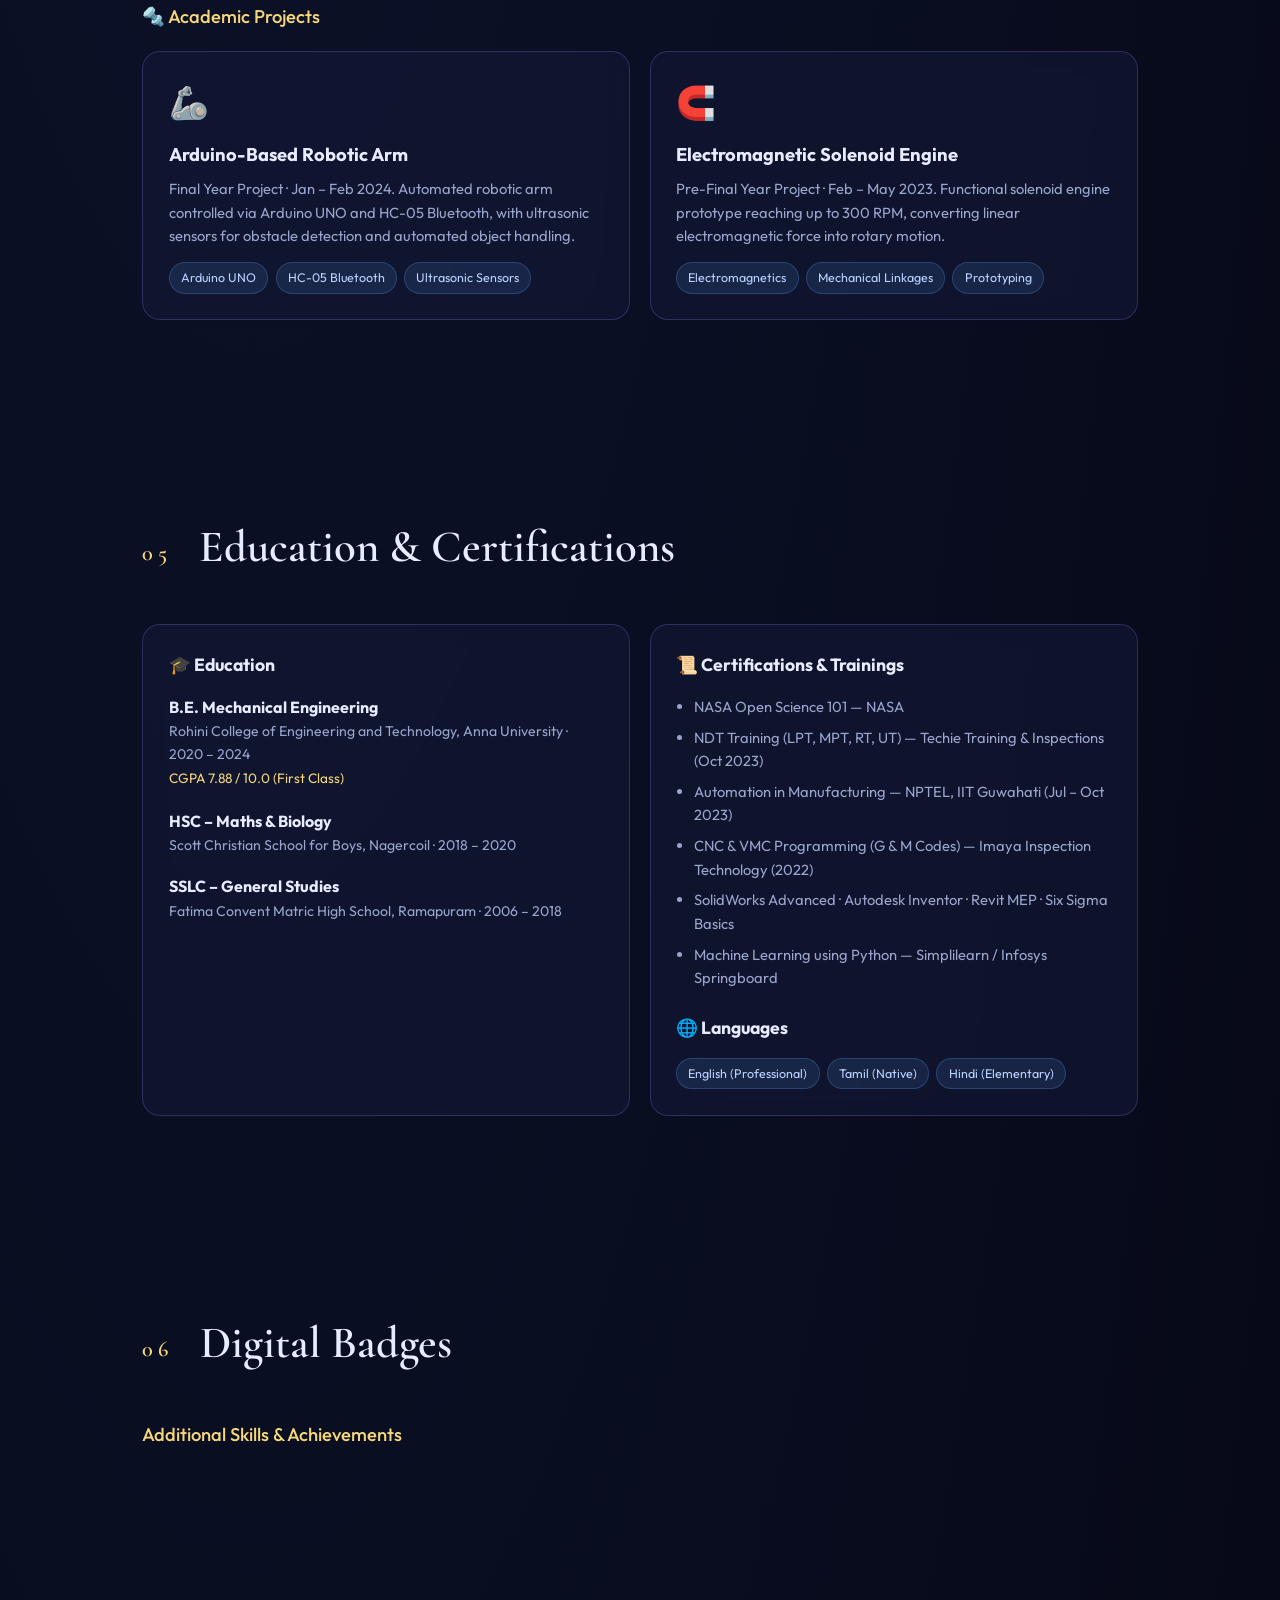
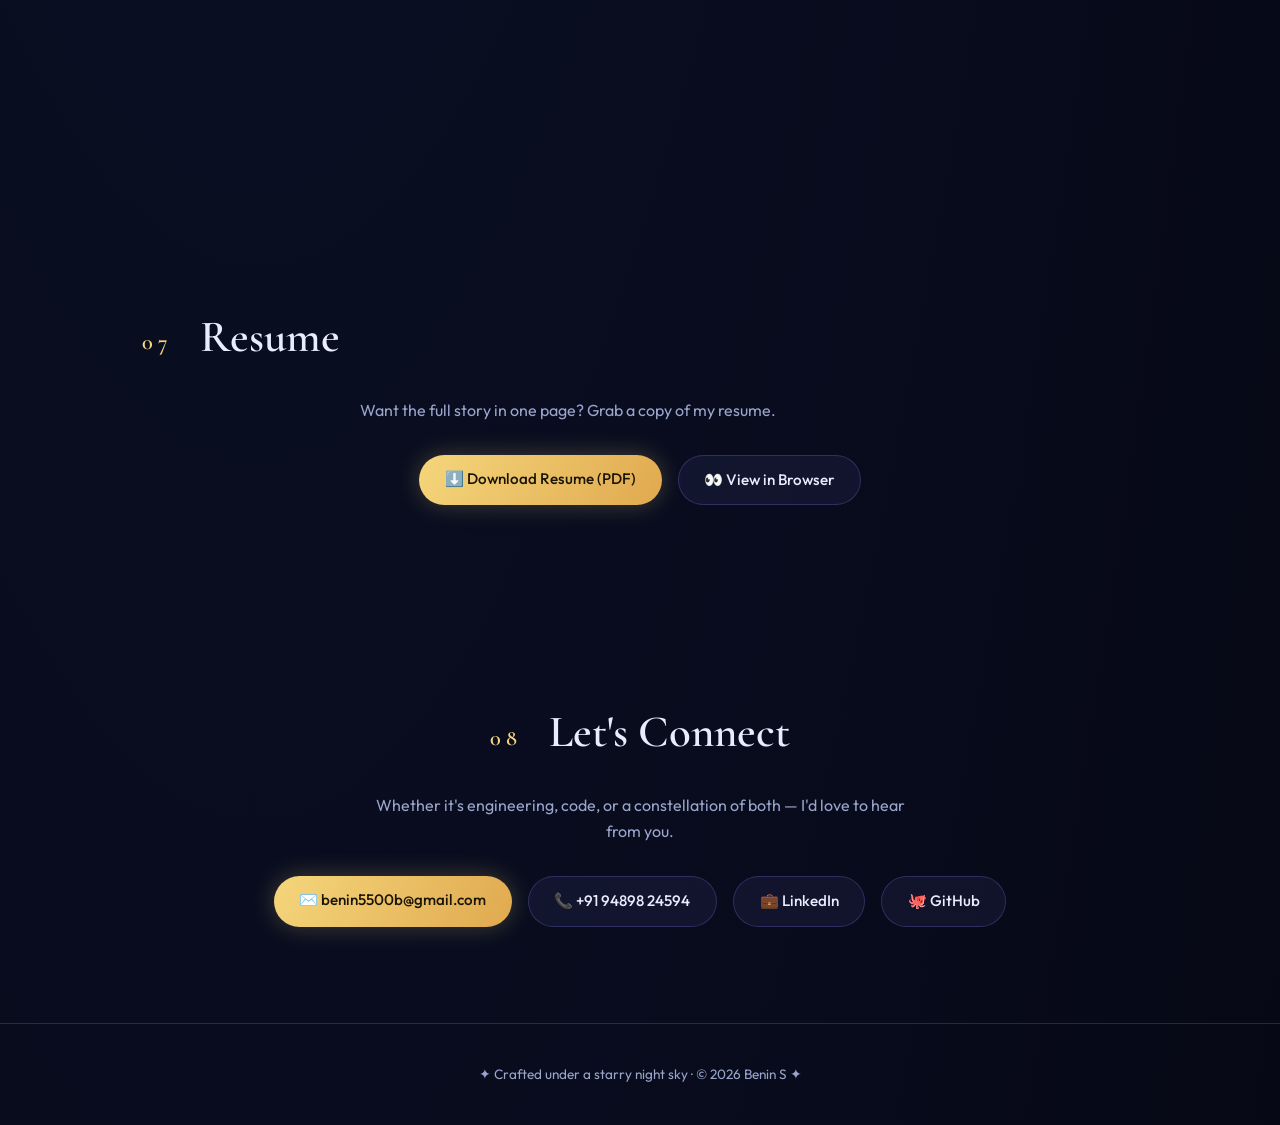
==== commit dc2019cc: "Add files via upload" ====
--- a/index.html
+++ b/index.html
@@ -1,301 +1,308 @@
-<!DOCTYPE html>
-<html lang="en">
-<head>
-<meta charset="UTF-8" />
-<meta name="viewport" content="width=device-width, initial-scale=1.0" />
-<title>Benin S — Portfolio</title>
-<meta name="description" content="Portfolio of Benin S — Mechanical Engineer with Python & CAD/CAE expertise." />
-<link rel="preconnect" href="https://fonts.googleapis.com" />
-<link rel="preconnect" href="https://fonts.gstatic.com" crossorigin />
-<link href="https://fonts.googleapis.com/css2?family=Cormorant+Garamond:wght@500;600;700&family=Outfit:wght@300;400;500;600&display=swap" rel="stylesheet" />
-<link rel="stylesheet" href="style.css" />
-</head>
-<body>
-<canvas id="stars"></canvas>
-<div class="aurora"></div>
-<div class="shooting-stars"><span></span><span></span><span></span></div>
-
-<nav class="nav">
-  <a href="#home" class="logo">Benin<span>✦</span>S</a>
-  <div class="nav-links">
-    <a href="#about">About</a>
-    <a href="#skills">Skills</a>
-    <a href="#experience">Experience</a>
-    <a href="#projects">Projects</a>
-    <a href="#education">Education</a>
-    <a href="#badges">Badges</a>
-    <a href="#resume">Resume</a>
-    <a href="#contact">Contact</a>
-  </div>
-</nav>
-
-<header class="hero" id="home">
-  <p class="hero-eyebrow">✦ Welcome to my universe ✦</p>
-  <h1>Benin&nbsp;S</h1>
-  <p class="hero-title">Mechanical Engineer <span class="dot">·</span> CAD/CAE Specialist <span class="dot">·</span> Python Developer</p>
-  <p class="hero-sub">Bridging precision engineering on the ground with creative code among the stars — from nuclear plant surveying to Python-powered projects.</p>
-  <div class="hero-cta">
-    <a class="btn primary" href="#projects">Explore Projects</a>
-     <a class="btn ghost" href="#contact">Get in Touch</a>
-  </div>
-  <div class="scroll-hint">⌄</div>
-</header>
-
-<main>
-<section id="about" class="section">
-  <h2 class="section-title"><span>01</span> About Me</h2>
-  <div class="about-grid">
-    <p class="about-text">
-      Mechanical Engineering graduate with hands-on site execution experience in nuclear infrastructure,
-      plant surveying, and automotive service management. Skilled in equipment alignment, erection plate
-      modification, and shop-floor workflow optimization. Proficient in CAD/CAE tools including PTC Creo,
-      SolidWorks, and ANSYS Mechanical, with certified foundational training in Non-Destructive Testing
-      (NDT) and CNC machining — and a passion for building things with Python, from games to voice assistants.
-    </p>
-    <div class="about-cards">
-      <div class="glass-card stat"><strong>B.E.</strong><span>Mechanical Engineering<br/>Anna University · CGPA 7.88</span></div>
-      <div class="glass-card stat"><strong>📍</strong><span>Kanyakumari,<br/>Tamil Nadu, India</span></div>
-      <div class="glass-card stat"><strong>NDT</strong><span>Certified — LPT, MPT,<br/>RT & UT</span></div>
-      <div class="glass-card stat"><strong>3+</strong><span>Python projects<br/>on GitHub</span></div>
-    </div>
-  </div>
-</section>
-
-<section id="skills" class="section">
-  <h2 class="section-title"><span>02</span> Constellation of Skills</h2>
-  <div class="skills-grid">
-    <div class="glass-card skill-card">
-      <h3>🛰️ Design &amp; Simulation</h3>
-      <div class="tags"><i>SolidWorks</i><i>PTC Creo Parametric</i><i>ANSYS Mechanical</i><i>Autodesk Inventor</i><i>Revit MEP</i><i>Tecnomatix</i><i>Fusion 360</i></div>
-    </div>
-    <div class="glass-card skill-card">
-      <h3>⚙️ Manufacturing &amp; Quality</h3>
-      <div class="tags"><i>NDT (LPT, MPT, RT, UT)</i><i>CNC/VMC G&amp;M Codes</i><i>Six Sigma (DMAIC)</i><i>Quality Control &amp; Inspection</i></div>
-    </div>
-    <div class="glass-card skill-card">
-      <h3>📐 Survey &amp; Field Tools</h3>
-      <div class="tags"><i>Leica Total Station TS-06</i><i>Precision Equipment Alignment</i><i>Bolt Alignment</i></div>
-    </div>
-    <div class="glass-card skill-card">
-      <h3>🐍 Programming &amp; Tools</h3>
-      <div class="tags"><i>Python</i><i>Data Analysis</i><i>Matplotlib</i><i>Tkinter</i><i>Pygame</i><i>VS Code</i><i>MS Office Suite</i></div>
-    </div>
-  </div>
-</section>
-
-<section id="experience" class="section">
-  <h2 class="section-title"><span>03</span> Journey Through Time</h2>
-  <div class="timeline">
-    <div class="t-item">
-      <div class="t-dot"></div>
-      <div class="glass-card t-card">
-        <span class="t-date">Feb 2025 – Jun 2026</span>
-        <h3>Assistant Surveyor – Mechanical Dept.</h3>
-        <h4>L&amp;T Heavy Civil Infrastructure (via RK Engineering) · Tirunelveli</h4>
-        <ul>
-          <li>Supported mechanical survey &amp; alignment for Turbine Building construction at the Kudankulam Nuclear Power Plant project.</li>
-          <li>Executed precision bolt alignment, base plate verification, and erection plate modifications using Leica Total Station (TS-06).</li>
-          <li>Verified structural and mechanical tolerances against engineering drawings with senior engineering teams.</li>
-        </ul>
-      </div>
-    </div>
-    <div class="t-item">
-      <div class="t-dot"></div>
-      <div class="glass-card t-card">
-        <span class="t-date">Aug 2024 – Nov 2024</span>
-        <h3>Service Advisor</h3>
-        <h4>Marikar Motors Ltd. (Honda Authorized Service Centre) · Kanyakumari</h4>
-        <ul>
-          <li>Managed daily shop floor operations and vehicle intake, improving turnaround times and service efficiency.</li>
-          <li>Diagnosed automotive issues and coordinated maintenance workflows between customers and technicians.</li>
-          <li>Supervised quality control procedures and final inspections before vehicle handover.</li>
-        </ul>
-      </div>
-    </div>
-    <div class="t-item">
-      <div class="t-dot"></div>
-      <div class="glass-card t-card">
-        <span class="t-date">Jul 2023</span>
-        <h3>In-Plant Trainee</h3>
-        <h4>Aavin Milk Union Ltd. (KDCMPUL) · Nagercoil</h4>
-        <ul>
-          <li>Evaluated operational parameters, heat transfer cycles, and maintenance routines across critical
-plant machinery, including high-capacity boilers, PHE systems, and centrifugal separators.</li>
-          <li>Analyzed thermodynamic cycles and workflows of boilers, plate heat exchangers, and separators.</li>
-        </ul>
-      </div>
-    </div>
-  </div>
-</section>
-
-<section id="projects" class="section">
-  <h2 class="section-title"><span>04</span> Projects Among the Stars</h2>
-
+<!DOCTYPE html>
+<html lang="en">
+<head>
+<meta charset="UTF-8" />
+<meta name="viewport" content="width=device-width, initial-scale=1.0" />
+<title>Benin S — Portfolio</title>
+<meta name="description" content="Portfolio of Benin S — Mechanical Engineer with Python & CAD/CAE expertise." />
+<link rel="preconnect" href="https://fonts.googleapis.com" />
+<link rel="preconnect" href="https://fonts.gstatic.com" crossorigin />
+<link href="https://fonts.googleapis.com/css2?family=Cormorant+Garamond:wght@500;600;700&family=Outfit:wght@300;400;500;600&display=swap" rel="stylesheet" />
+<link rel="stylesheet" href="style.css" />
+</head>
+<body>
+<canvas id="stars"></canvas>
+<div class="aurora"></div>
+<div class="shooting-stars"><span></span><span></span><span></span></div>
+
+<nav class="nav">
+  <a href="#home" class="logo">Benin<span>✦</span>S</a>
+  <div class="nav-links">
+    <a href="#about">About</a>
+    <a href="#skills">Skills</a>
+    <a href="#experience">Experience</a>
+    <a href="#projects">Projects</a>
+    <a href="#education">Education</a>
+    <a href="#badges">Badges</a>
+    <a href="#resume">Resume</a>
+    <a href="#contact">Contact</a>
+  </div>
+</nav>
+
+<header class="hero" id="home">
+  <p class="hero-eyebrow">✦ Welcome to my universe ✦</p>
+  <h1>Benin&nbsp;S</h1>
+  <p class="hero-title">Mechanical Engineer <span class="dot">·</span> CAD/CAE Specialist <span class="dot">·</span> Python Developer</p>
+  <p class="hero-sub">Bridging precision engineering on the ground with creative code among the stars — from nuclear plant surveying to Python-powered projects.</p>
+  <div class="hero-cta">
+    <a class="btn primary" href="#projects">Explore Projects</a>
+     <a class="btn ghost" href="#contact">Get in Touch</a>
+  </div>
+  <div class="scroll-hint">⌄</div>
+</header>
+
+<main>
+<section id="about" class="section">
+  <h2 class="section-title"><span>01</span> About Me</h2>
+  <div class="about-grid">
+    <p class="about-text">
+      Mechanical Engineering graduate with hands-on site execution experience in nuclear infrastructure,
+      plant surveying, and automotive service management. Skilled in equipment alignment, erection plate
+      modification, and shop-floor workflow optimization. Proficient in CAD/CAE tools including PTC Creo,
+      SolidWorks, and ANSYS Mechanical, with certified foundational training in Non-Destructive Testing
+      (NDT) and CNC machining — and a passion for building things with Python, from games to voice assistants.
+    </p>
+    <div class="about-cards">
+      <div class="glass-card stat"><strong>B.E.</strong><span>Mechanical Engineering<br/>Anna University · CGPA 7.88</span></div>
+      <div class="glass-card stat"><strong>📍</strong><span>Kanyakumari,<br/>Tamil Nadu, India</span></div>
+      <div class="glass-card stat"><strong>NDT</strong><span>Certified — LPT, MPT,<br/>RT & UT</span></div>
+      <div class="glass-card stat"><strong>3+</strong><span>Python projects<br/>on GitHub</span></div>
+    </div>
+  </div>
+</section>
+
+<section id="skills" class="section">
+  <h2 class="section-title"><span>02</span> Constellation of Skills</h2>
+  <div class="skills-grid">
+    <div class="glass-card skill-card">
+      <h3>🛰️ Design &amp; Simulation</h3>
+      <div class="tags"><i>SolidWorks</i><i>PTC Creo Parametric</i><i>ANSYS Mechanical</i><i>Autodesk Inventor</i><i>Revit MEP</i><i>Tecnomatix</i><i>Fusion 360</i></div>
+    </div>
+    <div class="glass-card skill-card">
+      <h3>⚙️ Manufacturing &amp; Quality</h3>
+      <div class="tags"><i>NDT (LPT, MPT, RT, UT)</i><i>CNC/VMC G&amp;M Codes</i><i>Six Sigma (DMAIC)</i><i>Quality Control &amp; Inspection</i></div>
+    </div>
+    <div class="glass-card skill-card">
+      <h3>📐 Survey &amp; Field Tools</h3>
+      <div class="tags"><i>Leica Total Station TS-06</i><i>Precision Equipment Alignment</i><i>Bolt Alignment</i></div>
+    </div>
+    <div class="glass-card skill-card">
+      <h3>🐍 Programming &amp; Tools</h3>
+      <div class="tags"><i>Python</i><i>Data Analysis</i><i>Matplotlib</i><i>Tkinter</i><i>Pygame</i><i>VS Code</i><i>MS Office Suite</i></div>
+    </div>
+  </div>
+</section>
+
+<section id="experience" class="section">
+  <h2 class="section-title"><span>03</span> Journey Through Time</h2>
+  <div class="timeline">
+    <div class="t-item">
+      <div class="t-dot"></div>
+      <div class="glass-card t-card">
+        <span class="t-date">Feb 2025 – Jun 2026</span>
+        <h3>Assistant Surveyor – Mechanical Dept.</h3>
+        <h4>L&amp;T Heavy Civil Infrastructure (via RK Engineering) · Tirunelveli</h4>
+        <ul>
+          <li>Supported mechanical survey &amp; alignment for Turbine Building construction at the Kudankulam Nuclear Power Plant project.</li>
+          <li>Executed precision bolt alignment, base plate verification, and erection plate modifications using Leica Total Station (TS-06).</li>
+          <li>Verified structural and mechanical tolerances against engineering drawings with senior engineering teams.</li>
+        </ul>
+      </div>
+    </div>
+    <div class="t-item">
+      <div class="t-dot"></div>
+      <div class="glass-card t-card">
+        <span class="t-date">Aug 2024 – Nov 2024</span>
+        <h3>Service Advisor</h3>
+        <h4>Marikar Motors Ltd. (Honda Authorized Service Centre) · Kanyakumari</h4>
+        <ul>
+          <li>Managed daily shop floor operations and vehicle intake, improving turnaround times and service efficiency.</li>
+          <li>Diagnosed automotive issues and coordinated maintenance workflows between customers and technicians.</li>
+          <li>Supervised quality control procedures and final inspections before vehicle handover.</li>
+        </ul>
+      </div>
+    </div>
+    <div class="t-item">
+      <div class="t-dot"></div>
+      <div class="glass-card t-card">
+        <span class="t-date">Jul 2023</span>
+        <h3>In-Plant Trainee</h3>
+        <h4>Aavin Milk Union Ltd. (KDCMPUL) · Nagercoil</h4>
+        <ul>
+          <li>Evaluated operational parameters, heat transfer cycles, and maintenance routines across critical
+plant machinery, including high-capacity boilers, PHE systems, and centrifugal separators.</li>
+          <li>Analyzed thermodynamic cycles and workflows of boilers, plate heat exchangers, and separators.</li>
+        </ul>
+      </div>
+    </div>
+  </div>
+</section>
+
+<section id="projects" class="section">
+  <h2 class="section-title"><span>04</span> Projects Among the Stars</h2>
+
   <h3 class="sub-heading">💻 GitHub Projects</h3>
   <div class="projects-grid">
-    <div class="glass-card project">
-      <div class="p-icon">🦾</div>
-      <h3>Kinetics 7D Web Interface</h3>
-      <p>
-        • Designed and developed a highly interactive, deep-tech single-page application (SPA) to showcase a conceptual, high-performance 7-DoF humanoid robotic arm and 20-DoF dexterous hand.<br>
-        • Built using the bolt.new Agentic AI and vibe coding methodology.
-      </p>
-      <div class="tags"><i>SPA</i><i>AI</i><i>Robotics</i></div>
-      <div class="p-links">
-        <a class="p-link" href="https://humanoid-robotic-arm-fyxc.bolt.host/" target="_blank" rel="noopener">View Live Site →</a>
-        <a class="p-link" href="https://github.com/Benin07/Kinetics-7D-Next-Gen-Kinematics-Web-Interface" target="_blank" rel="noopener">View on GitHub →</a>
-      </div>
-    </div>
-    <div class="glass-card project">
-      <div class="p-icon">🚀</div>
-      <h3>Gaganyaan Concept Website</h3>
-      <p>Educational concept experience based on ISRO's public mission data — built with respect for the scientists of the Indian Space Research Organisation.</p>
-      <div class="tags"><i>Web</i><i>ISRO</i><i>Space</i></div>
-      <div class="p-links">
-        <a class="p-link" href="https://gaganyaanconcept.netlify.app/" target="_blank" rel="noopener">View Live Site →</a>
-        <a class="p-link" href="https://github.com/Benin07/GAGANYAAN-Concept-Website" target="_blank" rel="noopener">View on GitHub →</a>
-      </div>
-    </div>
-    <a class="glass-card project" href="https://anti-theft-detector-1086287792789.asia-southeast1.run.app/" target="_blank" rel="noopener">
-      <div class="p-icon">🛡️</div>
-      <h3>Anti-Theft Detector</h3>
-      <p>AI-powered security scanner using heuristic inference to detect malicious URLs, phishing, and malware.</p>
-      <div class="tags"><i>React</i><i>AI Studio</i></div>
-      <span class="p-link">View Live App →</span>
-    </a>
-    <a class="glass-card project" href="https://github.com/Benin07/Anti-Theft-Detector-" target="_blank" rel="noopener">
-      <div class="p-icon">🐙</div>
-      <h3>Anti-Theft Detector (Code)</h3>
-      <p>Source code for the advanced Anti-Theft AI model incorporating SafeWeb High-Security Protocols.</p>
-      <div class="tags"><i>TypeScript</i><i>Node.js</i></div>
+    <a class="glass-card project" href="https://github.com/Benin07/GrimSlash-Concept-2" target="_blank" rel="noopener">
+      <div class="p-icon">⚔️</div>
+      <h3>GrimSlash-Concept-2</h3>
+      <p>GRIMSLASH is a high-intensity 2D action boss rush. Step into the boots of either Aldric the Vanguard or Seren the Veilblade and confront two ancient horrors back-to-back: the Iron Vanguard in the moonlit Thornwood and the Plague Alchemist atop the frozen peaks of the Cold Ascent.</p>
+      <div class="tags"><i>Pygame</i><i>Python</i><i>Game Development</i></div>
       <span class="p-link">View on GitHub →</span>
     </a>
-    <a class="glass-card project" href="https://lifeless-detector.ai.studio/" target="_blank" rel="noopener">
-      <div class="p-icon">🔍</div>
-      <h3>Lifeless Detector</h3>
-      <p>An AI-powered web application to detect lifelessness or inactivity, built with Google AI Studio.</p>
-      <div class="tags"><i>AI Studio</i><i>Web App</i></div>
-      <span class="p-link">View Project →</span>
-    </a>
-    <a class="glass-card project" href="https://github.com/Benin07/Arcade-Pygame-Project" target="_blank" rel="noopener">
-      <div class="p-icon">👾</div>
-      <h3>Space Invaders</h3>
-      <p>Classic arcade shooter game — pilot your ship, blast alien invaders, and chase the high score under a pixel starfield.</p>
-      <div class="tags"><i>Python</i><i>Pygame</i></div>
-      <span class="p-link">View on GitHub →</span>
-    </a>
-    <a class="glass-card project" href="https://github.com/Benin07/HI-Res-Music-Player-Classic" target="_blank" rel="noopener">
-      <div class="p-icon">🎵</div>
-      <h3>Hi-Res Music Player</h3>
-      <p>A desktop music player with a clean GUI for high-resolution audio playback and playlist management.</p>
-      <div class="tags"><i>Python</i><i>Tkinter</i></div>
-      <span class="p-link">View on GitHub →</span>
-    </a>
-    <a class="glass-card project" href="https://github.com/Benin07/Strife-Personal-Voice-Assistant" target="_blank" rel="noopener">
-      <div class="p-icon">🎙️</div>
-      <h3>AI Voice Assistant</h3>
-      <p>A voice-controlled assistant that listens, understands, and responds — built on speech recognition and synthesis.</p>
-      <div class="tags"><i>Python</i><i>PyAudio</i><i>Web Speech API</i></div>
-      <span class="p-link">View on GitHub →</span>
-    </a>
-  </div>
-
-  <h3 class="sub-heading">🔩 Academic Projects</h3>
-  <div class="projects-grid two">
     <div class="glass-card project">
-      <div class="p-icon">🦾</div>
-      <h3>Arduino-Based Robotic Arm</h3>
-      <p>Final Year Project · Jan – Feb 2024. Automated robotic arm controlled via Arduino UNO and HC-05 Bluetooth, with ultrasonic sensors for obstacle detection and automated object handling.</p>
-      <div class="tags"><i>Arduino UNO</i><i>HC-05 Bluetooth</i><i>Ultrasonic Sensors</i></div>
-    </div>
-    <div class="glass-card project">
-      <div class="p-icon">🧲</div>
-      <h3>Electromagnetic Solenoid Engine</h3>
-      <p>Pre-Final Year Project · Feb – May 2023. Functional solenoid engine prototype reaching up to 300 RPM, converting linear electromagnetic force into rotary motion.</p>
-      <div class="tags"><i>Electromagnetics</i><i>Mechanical Linkages</i><i>Prototyping</i></div>
-    </div>
-  </div>
-</section>
-
-<section id="education" class="section">
-  <h2 class="section-title"><span>05</span> Education &amp; Certifications</h2>
-  <div class="edu-grid">
-    <div class="glass-card edu-card">
-      <h3>🎓 Education</h3>
-      <div class="edu-item">
-        <strong>B.E. Mechanical Engineering</strong>
-        <span>Rohini College of Engineering and Technology, Anna University · 2020 – 2024</span>
-        <em>CGPA 7.88 / 10.0 (First Class)</em>
-      </div>
-      <div class="edu-item">
-        <strong>HSC – Maths &amp; Biology</strong>
-        <span>Scott Christian School for Boys, Nagercoil · 2018 – 2020</span>
-      </div>
-      <div class="edu-item">
-        <strong>SSLC – General Studies</strong>
-        <span>Fatima Convent Matric High School, Ramapuram · 2006 – 2018</span>
-      </div>
-    </div>
-    <div class="glass-card edu-card">
-      <h3>📜 Certifications &amp; Trainings</h3>
-      <ul class="cert-list">
-        <li>NASA Open Science 101 — NASA</li>
-        <li>NDT Training (LPT, MPT, RT, UT) — Techie Training &amp; Inspections (Oct 2023)</li>
-        <li>Automation in Manufacturing — NPTEL, IIT Guwahati (Jul – Oct 2023)</li>
-        <li>CNC &amp; VMC Programming (G &amp; M Codes) — Imaya Inspection Technology (2022)</li>
-        <li>SolidWorks Advanced · Autodesk Inventor · Revit MEP · Six Sigma Basics</li>
-        <li>Machine Learning using Python — Simplilearn / Infosys Springboard</li>
-      </ul>
-      <h3 style="margin-top:1.5rem">🌐 Languages</h3>
-      <div class="tags"><i>English (Professional)</i><i>Tamil (Native)</i><i>Hindi (Elementary)</i></div>
-    </div>
-  </div>
-</section>
-
-<section id="badges" class="section">
-  <h2 class="section-title"><span>06</span> Digital Badges</h2>
-  <p class="sub-heading" style="margin-top: 0;">Additional Skills & Achievements</p>
-  <div class="badges-grid">
-    <div class="glass-card badge-card">
-      <img src="nasa-open-science-101.png" alt="NASA Open Science 101" />
-      <p>NASA Open Science 101</p>
-    </div>
-    <div class="glass-card badge-card">
-      <img src="tecnomatix-plant-simulation-essential-tansam-center.png" alt="Tecnomatix Plant Simulation Essential" />
-      <p>Tecnomatix Plant Simulation Essential</p>
-    </div>
-    <div class="glass-card badge-card">
-      <img src="c8c5cb7e-fc1a-4f83-a574-c988f011f4bc.png" alt="Skillsoft Internet of Things & UI/UX" />
-      <p>Internet of Things &amp; UI/UX</p>
-    </div>
-  </div>
-</section>
-
-<section id="resume" class="section resume">
-  <h2 class="section-title"><span>07</span> Resume</h2>
-  <p class="contact-lead">Want the full story in one page? Grab a copy of my resume.</p>
-  <div class="contact-links">
-    <a class="btn primary" href="Benin_S_Resume.pdf" download="Benin_S_Resume.pdf">⬇️ Download Resume (PDF)</a>
-    <a class="btn ghost" href="Benin_S_Resume.pdf" target="_blank" rel="noopener">👀 View in Browser</a>
-  </div>
-</section>
-
-<section id="contact" class="section contact">
-  <h2 class="section-title"><span>08</span> Let's Connect</h2>
-  <p class="contact-lead">Whether it's engineering, code, or a constellation of both — I'd love to hear from you.</p>
-  <div class="contact-links">
-    <a class="btn primary" href="mailto:benin5500b@gmail.com">✉️ benin5500b@gmail.com</a>
-    <a class="btn ghost" href="tel:+919489824594">📞 +91 94898 24594</a>
-    <a class="btn ghost" href="https://linkedin.com/in/benin-s-840840269" target="_blank" rel="noopener">💼 LinkedIn</a>
-    <a class="btn ghost" href="https://github.com/Benin07" target="_blank" rel="noopener">🐙 GitHub</a>
-  </div>
-</section>
-</main>
-
-<footer>
-  <p>✦ Crafted under a starry night sky · © 2026 Benin S ✦</p>
-</footer>
-
-<script src="script.js"></script>
-</body>
-</html>
+      <div class="p-icon">🦾</div>
+      <h3>Kinetics 7D Web Interface</h3>
+      <p>
+        • Designed and developed a highly interactive, deep-tech single-page application (SPA) to showcase a conceptual, high-performance 7-DoF humanoid robotic arm and 20-DoF dexterous hand.<br>
+        • Built using the bolt.new Agentic AI and vibe coding methodology.
+      </p>
+      <div class="tags"><i>SPA</i><i>AI</i><i>Robotics</i></div>
+      <div class="p-links">
+        <a class="p-link" href="https://humanoid-robotic-arm-fyxc.bolt.host/" target="_blank" rel="noopener">View Live Site →</a>
+        <a class="p-link" href="https://github.com/Benin07/Kinetics-7D-Next-Gen-Kinematics-Web-Interface" target="_blank" rel="noopener">View on GitHub →</a>
+      </div>
+    </div>
+    <div class="glass-card project">
+      <div class="p-icon">🚀</div>
+      <h3>Gaganyaan Concept Website</h3>
+      <p>Educational concept experience based on ISRO's public mission data — built with respect for the scientists of the Indian Space Research Organisation.</p>
+      <div class="tags"><i>Web</i><i>ISRO</i><i>Space</i></div>
+      <div class="p-links">
+        <a class="p-link" href="https://gaganyaanconcept.netlify.app/" target="_blank" rel="noopener">View Live Site →</a>
+        <a class="p-link" href="https://github.com/Benin07/GAGANYAAN-Concept-Website" target="_blank" rel="noopener">View on GitHub →</a>
+      </div>
+    </div>
+    <a class="glass-card project" href="https://anti-theft-detector-1086287792789.asia-southeast1.run.app/" target="_blank" rel="noopener">
+      <div class="p-icon">🛡️</div>
+      <h3>Anti-Theft Detector</h3>
+      <p>AI-powered security scanner using heuristic inference to detect malicious URLs, phishing, and malware.</p>
+      <div class="tags"><i>React</i><i>AI Studio</i></div>
+      <span class="p-link">View Live App →</span>
+    </a>
+    <a class="glass-card project" href="https://github.com/Benin07/Anti-Theft-Detector-" target="_blank" rel="noopener">
+      <div class="p-icon">🐙</div>
+      <h3>Anti-Theft Detector (Code)</h3>
+      <p>Source code for the advanced Anti-Theft AI model incorporating SafeWeb High-Security Protocols.</p>
+      <div class="tags"><i>TypeScript</i><i>Node.js</i></div>
+      <span class="p-link">View on GitHub →</span>
+    </a>
+    <a class="glass-card project" href="https://lifeless-detector.ai.studio/" target="_blank" rel="noopener">
+      <div class="p-icon">🔍</div>
+      <h3>Lifeless Detector</h3>
+      <p>An AI-powered web application to detect lifelessness or inactivity, built with Google AI Studio.</p>
+      <div class="tags"><i>AI Studio</i><i>Web App</i></div>
+      <span class="p-link">View Project →</span>
+    </a>
+    <a class="glass-card project" href="https://github.com/Benin07/Arcade-Pygame-Project" target="_blank" rel="noopener">
+      <div class="p-icon">👾</div>
+      <h3>Space Invaders</h3>
+      <p>Classic arcade shooter game — pilot your ship, blast alien invaders, and chase the high score under a pixel starfield.</p>
+      <div class="tags"><i>Python</i><i>Pygame</i></div>
+      <span class="p-link">View on GitHub →</span>
+    </a>
+    <a class="glass-card project" href="https://github.com/Benin07/HI-Res-Music-Player-Classic" target="_blank" rel="noopener">
+      <div class="p-icon">🎵</div>
+      <h3>Hi-Res Music Player</h3>
+      <p>A desktop music player with a clean GUI for high-resolution audio playback and playlist management.</p>
+      <div class="tags"><i>Python</i><i>Tkinter</i></div>
+      <span class="p-link">View on GitHub →</span>
+    </a>
+    <a class="glass-card project" href="https://github.com/Benin07/Strife-Personal-Voice-Assistant" target="_blank" rel="noopener">
+      <div class="p-icon">🎙️</div>
+      <h3>AI Voice Assistant</h3>
+      <p>A voice-controlled assistant that listens, understands, and responds — built on speech recognition and synthesis.</p>
+      <div class="tags"><i>Python</i><i>PyAudio</i><i>Web Speech API</i></div>
+      <span class="p-link">View on GitHub →</span>
+    </a>
+  </div>
+
+  <h3 class="sub-heading">🔩 Academic Projects</h3>
+  <div class="projects-grid two">
+    <div class="glass-card project">
+      <div class="p-icon">🦾</div>
+      <h3>Arduino-Based Robotic Arm</h3>
+      <p>Final Year Project · Jan – Feb 2024. Automated robotic arm controlled via Arduino UNO and HC-05 Bluetooth, with ultrasonic sensors for obstacle detection and automated object handling.</p>
+      <div class="tags"><i>Arduino UNO</i><i>HC-05 Bluetooth</i><i>Ultrasonic Sensors</i></div>
+    </div>
+    <div class="glass-card project">
+      <div class="p-icon">🧲</div>
+      <h3>Electromagnetic Solenoid Engine</h3>
+      <p>Pre-Final Year Project · Feb – May 2023. Functional solenoid engine prototype reaching up to 300 RPM, converting linear electromagnetic force into rotary motion.</p>
+      <div class="tags"><i>Electromagnetics</i><i>Mechanical Linkages</i><i>Prototyping</i></div>
+    </div>
+  </div>
+</section>
+
+<section id="education" class="section">
+  <h2 class="section-title"><span>05</span> Education &amp; Certifications</h2>
+  <div class="edu-grid">
+    <div class="glass-card edu-card">
+      <h3>🎓 Education</h3>
+      <div class="edu-item">
+        <strong>B.E. Mechanical Engineering</strong>
+        <span>Rohini College of Engineering and Technology, Anna University · 2020 – 2024</span>
+        <em>CGPA 7.88 / 10.0 (First Class)</em>
+      </div>
+      <div class="edu-item">
+        <strong>HSC – Maths &amp; Biology</strong>
+        <span>Scott Christian School for Boys, Nagercoil · 2018 – 2020</span>
+      </div>
+      <div class="edu-item">
+        <strong>SSLC – General Studies</strong>
+        <span>Fatima Convent Matric High School, Ramapuram · 2006 – 2018</span>
+      </div>
+    </div>
+    <div class="glass-card edu-card">
+      <h3>📜 Certifications &amp; Trainings</h3>
+      <ul class="cert-list">
+        <li>NASA Open Science 101 — NASA</li>
+        <li>NDT Training (LPT, MPT, RT, UT) — Techie Training &amp; Inspections (Oct 2023)</li>
+        <li>Automation in Manufacturing — NPTEL, IIT Guwahati (Jul – Oct 2023)</li>
+        <li>CNC &amp; VMC Programming (G &amp; M Codes) — Imaya Inspection Technology (2022)</li>
+        <li>SolidWorks Advanced · Autodesk Inventor · Revit MEP · Six Sigma Basics</li>
+        <li>Machine Learning using Python — Simplilearn / Infosys Springboard</li>
+      </ul>
+      <h3 style="margin-top:1.5rem">🌐 Languages</h3>
+      <div class="tags"><i>English (Professional)</i><i>Tamil (Native)</i><i>Hindi (Elementary)</i></div>
+    </div>
+  </div>
+</section>
+
+<section id="badges" class="section">
+  <h2 class="section-title"><span>06</span> Digital Badges</h2>
+  <p class="sub-heading" style="margin-top: 0;">Additional Skills & Achievements</p>
+  <div class="badges-grid">
+    <div class="glass-card badge-card">
+      <img src="nasa-open-science-101.png" alt="NASA Open Science 101" />
+      <p>NASA Open Science 101</p>
+    </div>
+    <div class="glass-card badge-card">
+      <img src="tecnomatix-plant-simulation-essential-tansam-center.png" alt="Tecnomatix Plant Simulation Essential" />
+      <p>Tecnomatix Plant Simulation Essential</p>
+    </div>
+    <div class="glass-card badge-card">
+      <img src="c8c5cb7e-fc1a-4f83-a574-c988f011f4bc.png" alt="Skillsoft Internet of Things & UI/UX" />
+      <p>Internet of Things &amp; UI/UX</p>
+    </div>
+  </div>
+</section>
+
+<section id="resume" class="section resume">
+  <h2 class="section-title"><span>07</span> Resume</h2>
+  <p class="contact-lead">Want the full story in one page? Grab a copy of my resume.</p>
+  <div class="contact-links">
+    <a class="btn primary" href="Benin_S_Resume.pdf" download="Benin_S_Resume.pdf">⬇️ Download Resume (PDF)</a>
+    <a class="btn ghost" href="Benin_S_Resume.pdf" target="_blank" rel="noopener">👀 View in Browser</a>
+  </div>
+</section>
+
+<section id="contact" class="section contact">
+  <h2 class="section-title"><span>08</span> Let's Connect</h2>
+  <p class="contact-lead">Whether it's engineering, code, or a constellation of both — I'd love to hear from you.</p>
+  <div class="contact-links">
+    <a class="btn primary" href="mailto:benin5500b@gmail.com">✉️ benin5500b@gmail.com</a>
+    <a class="btn ghost" href="tel:+919489824594">📞 +91 94898 24594</a>
+    <a class="btn ghost" href="https://linkedin.com/in/benin-s-840840269" target="_blank" rel="noopener">💼 LinkedIn</a>
+    <a class="btn ghost" href="https://github.com/Benin07" target="_blank" rel="noopener">🐙 GitHub</a>
+  </div>
+</section>
+</main>
+
+<footer>
+  <p>✦ Crafted under a starry night sky · © 2026 Benin S ✦</p>
+</footer>
+
+<script src="script.js"></script>
+</body>
+</html>
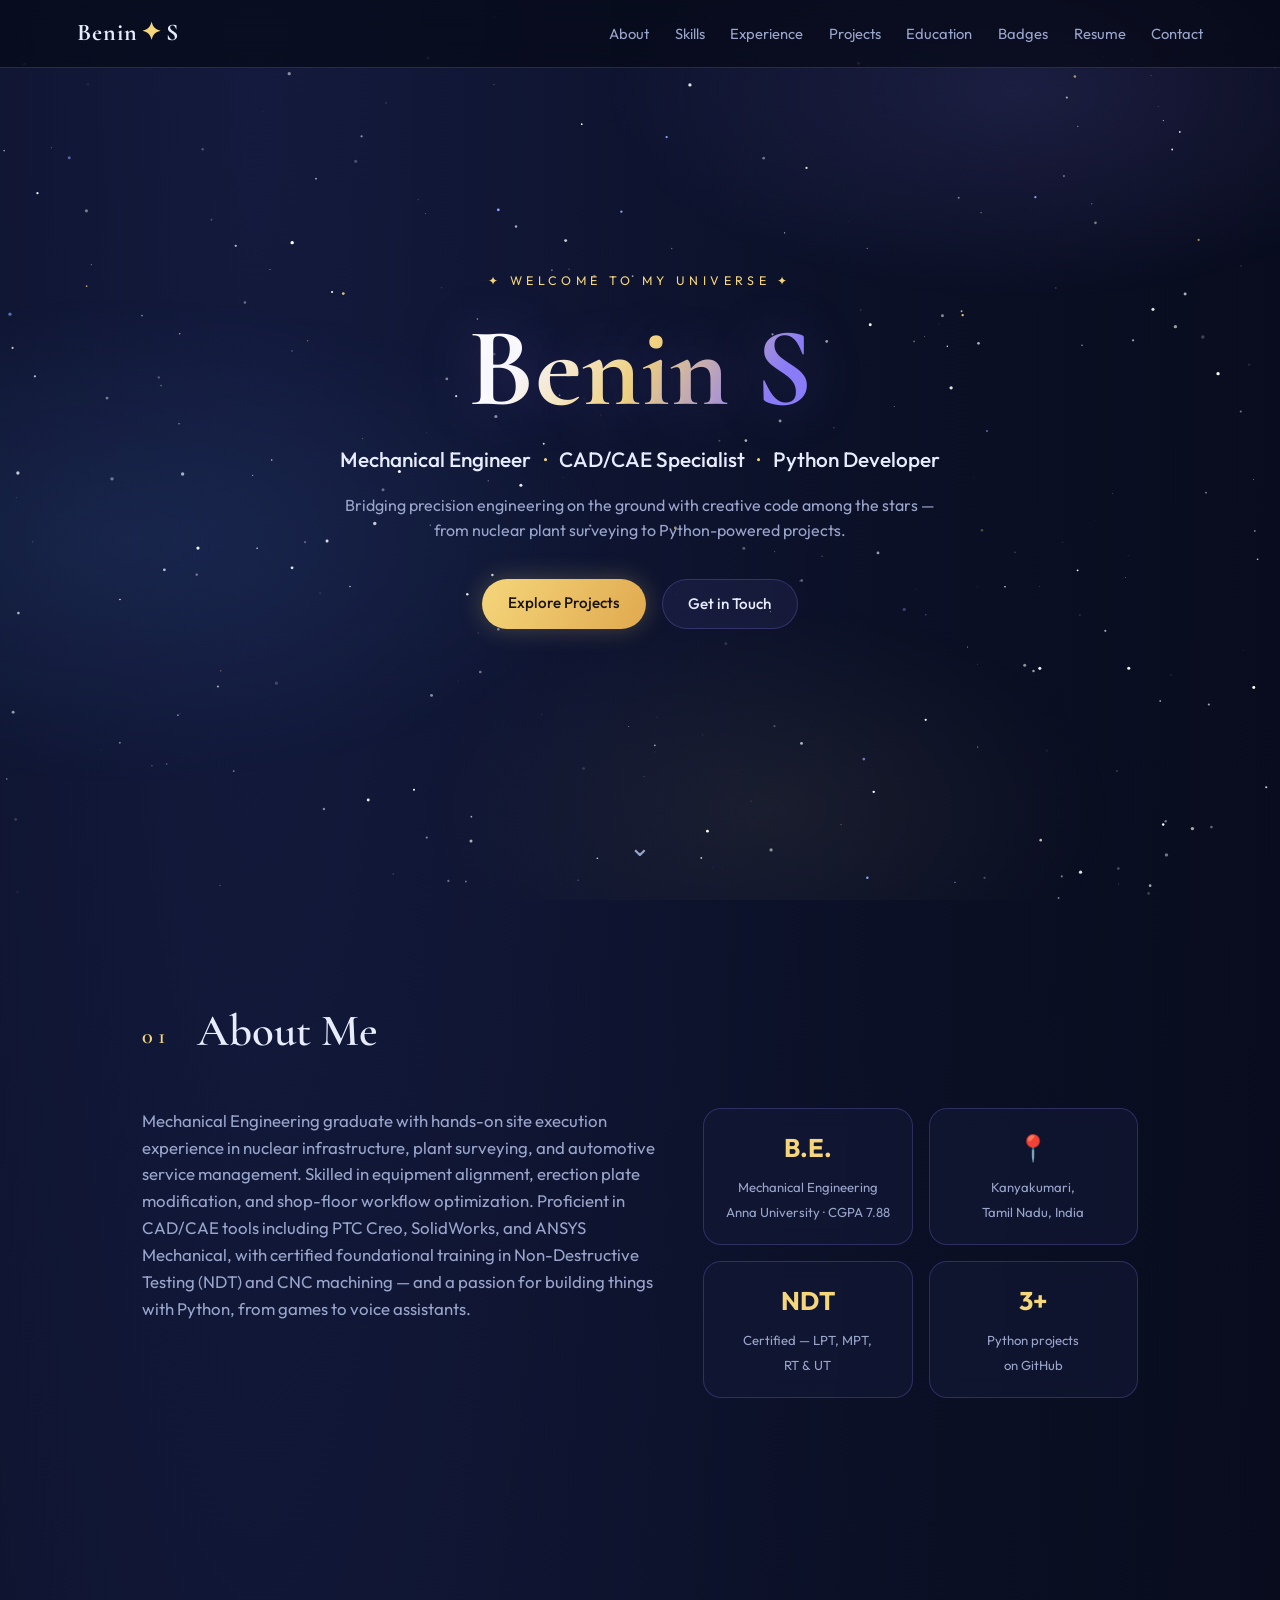
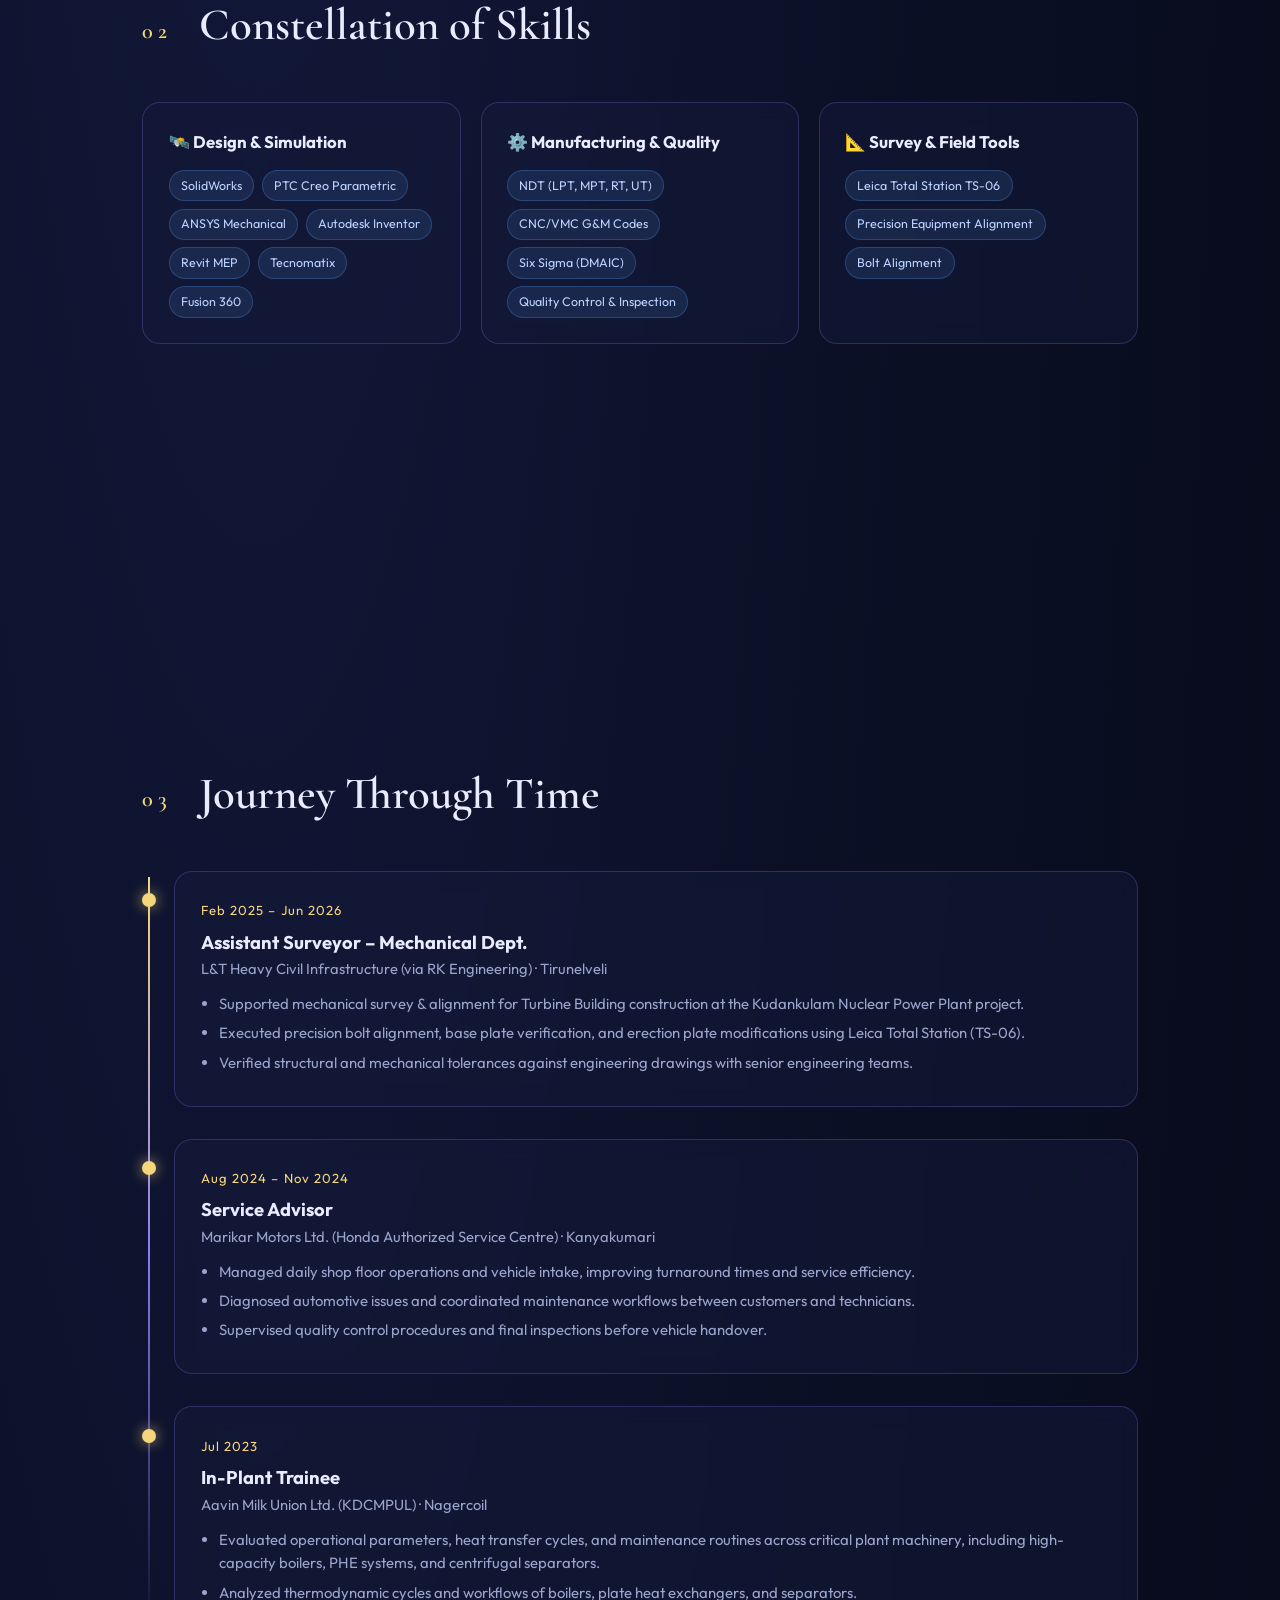
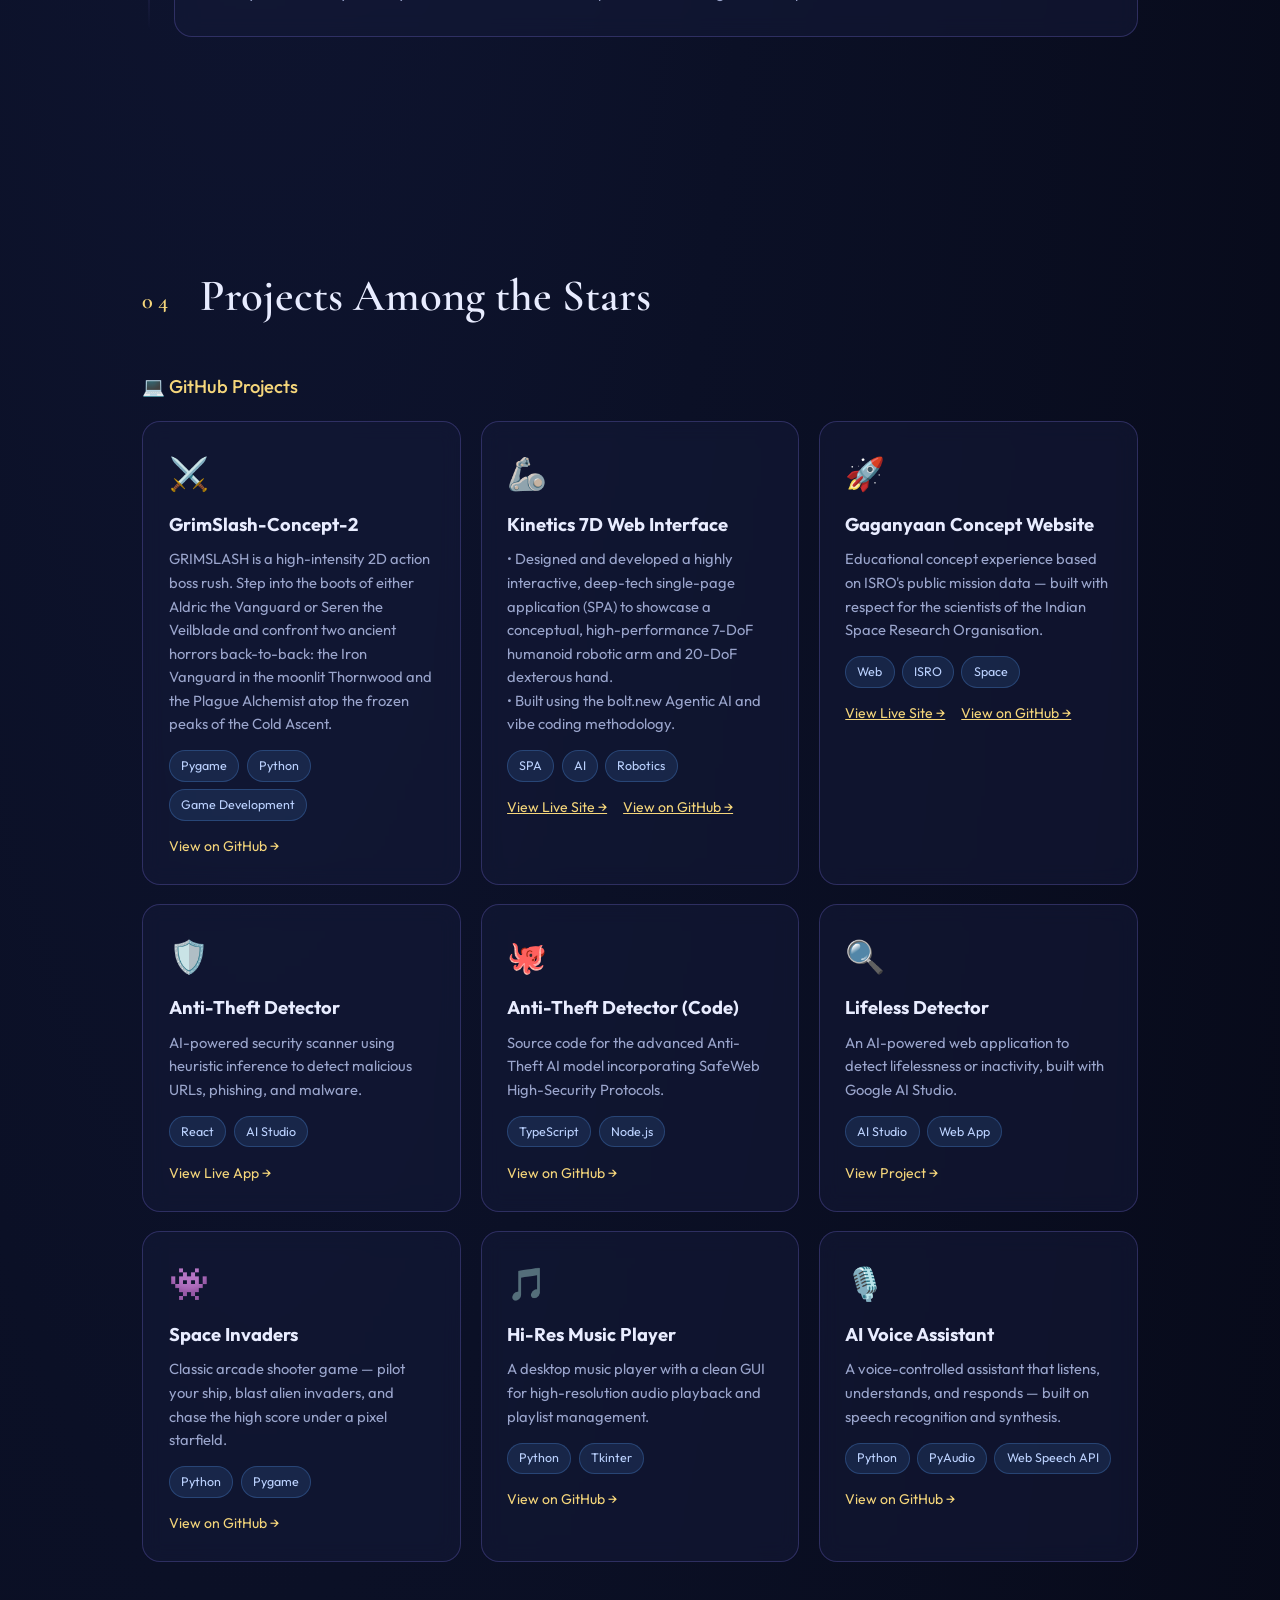
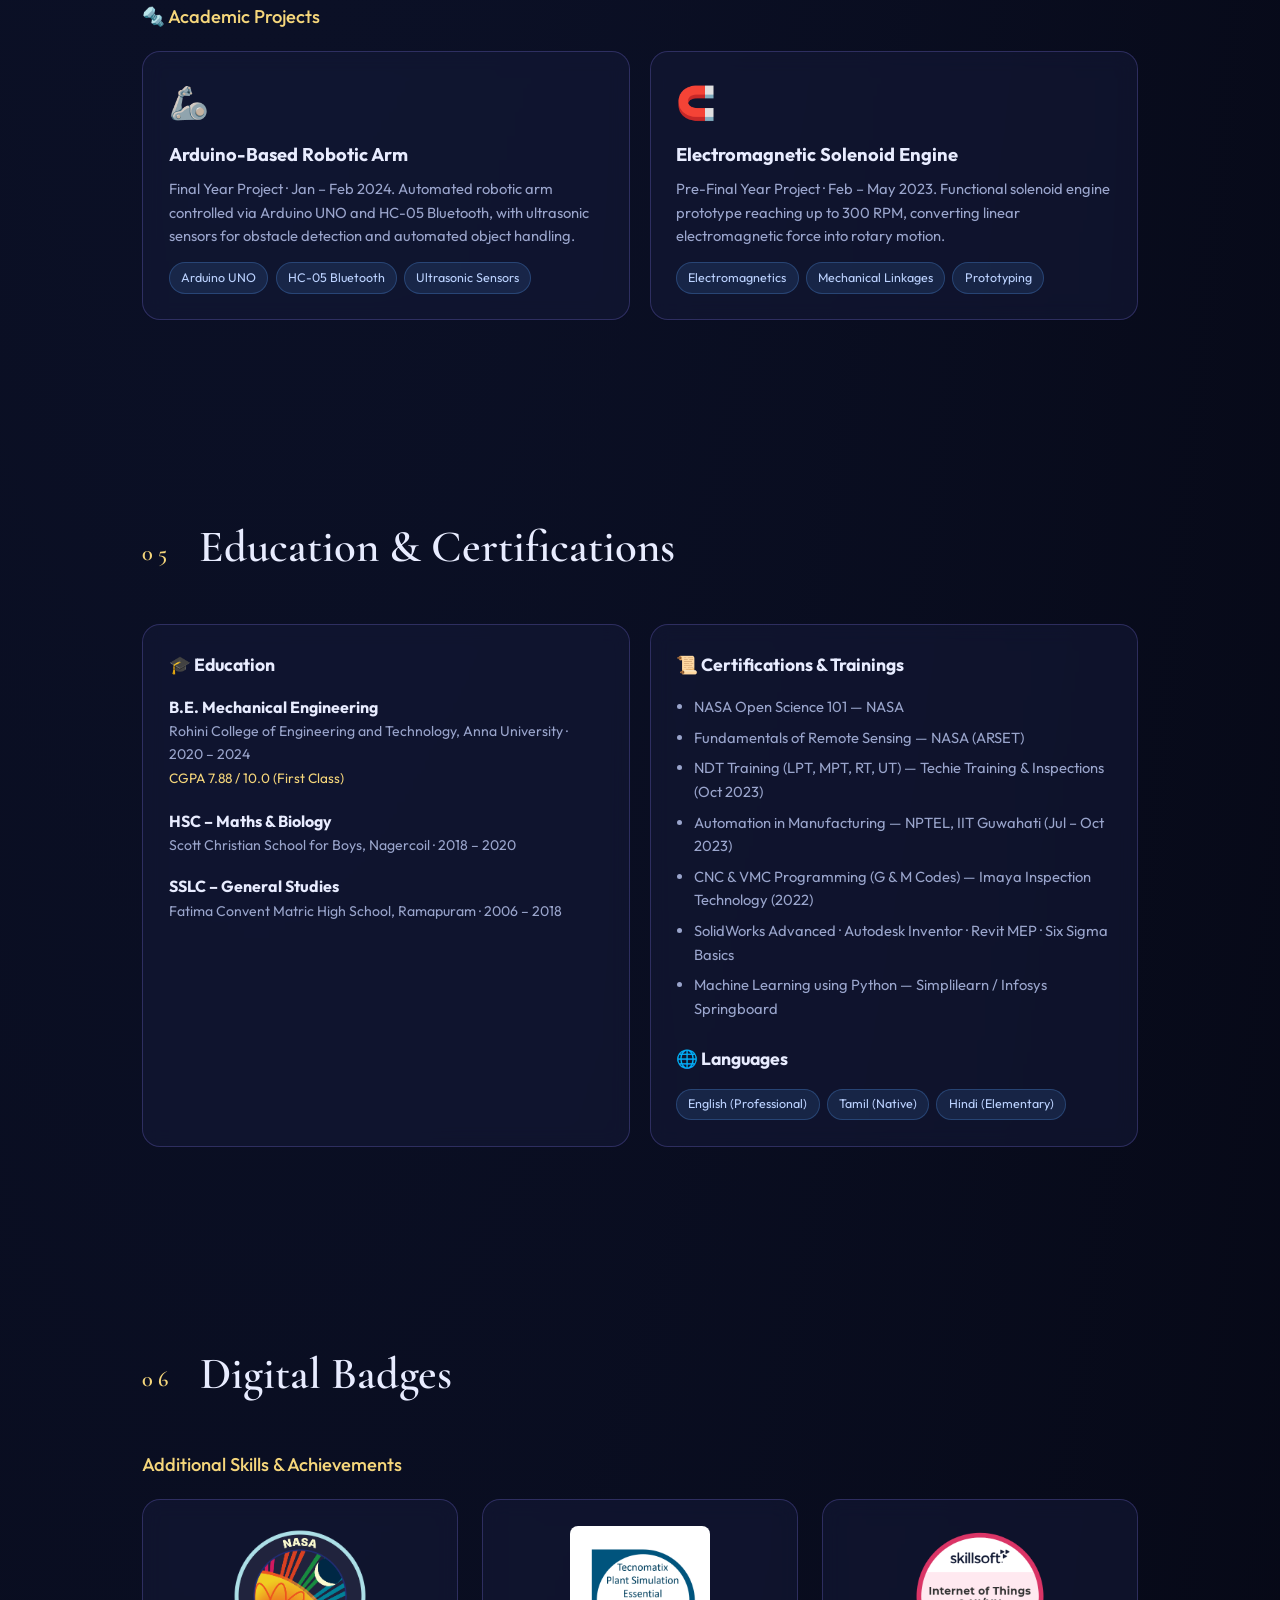
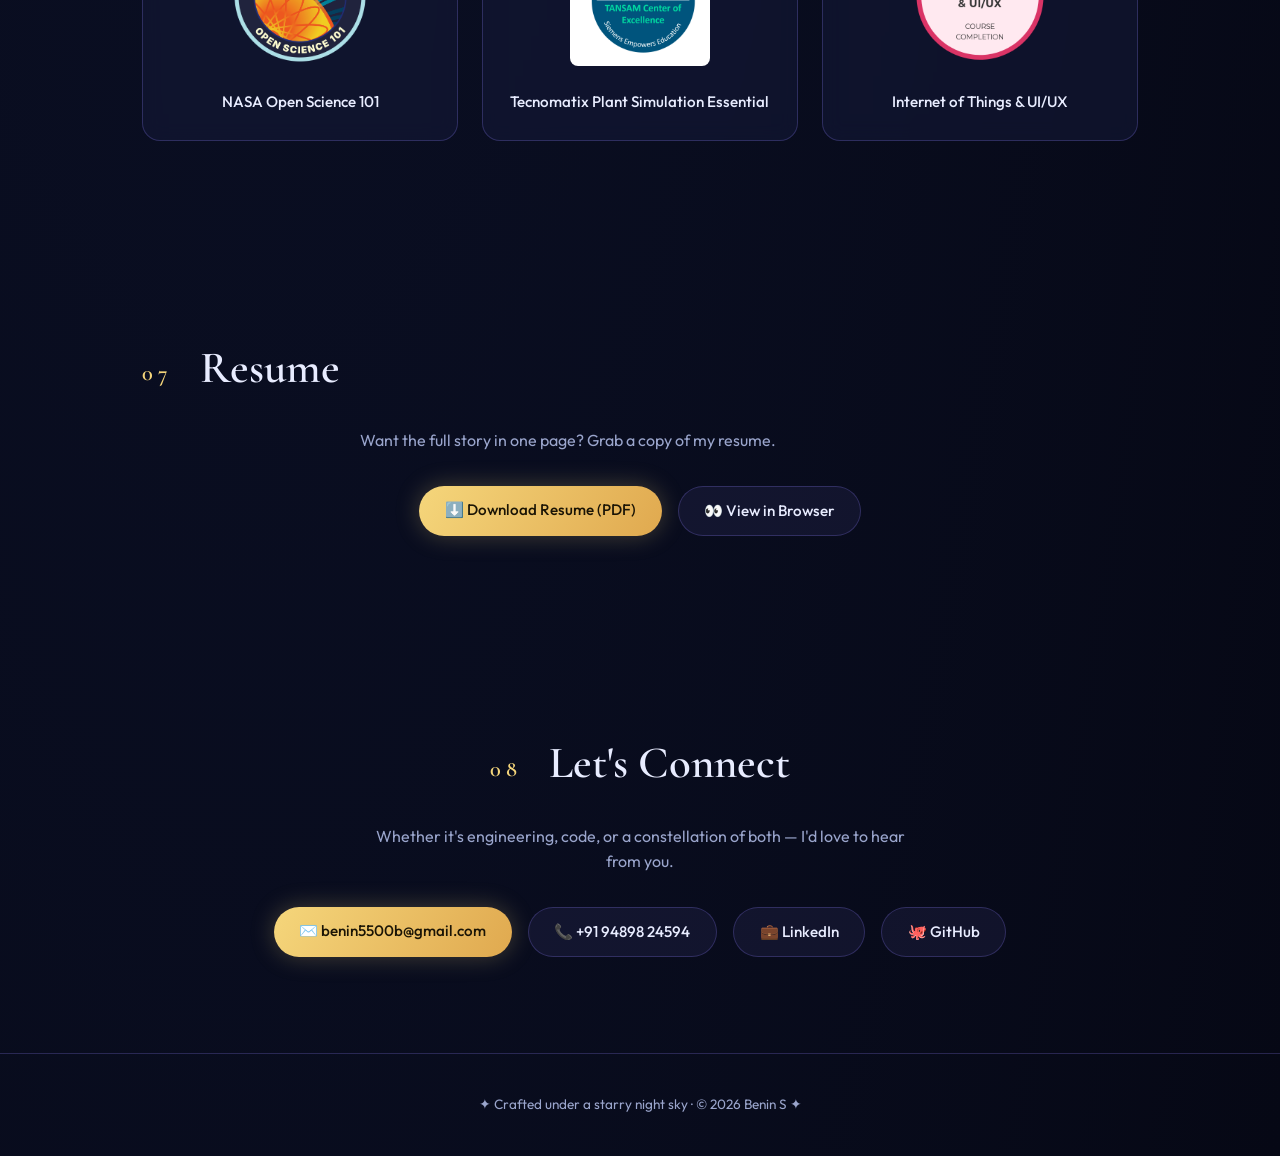
==== commit ae33ad67: "Update and add new course in license and certification" ====
--- a/index.html
+++ b/index.html
@@ -131,16 +131,16 @@
 <section id="projects" class="section">
   <h2 class="section-title"><span>04</span> Projects Among the Stars</h2>
 
-  <h3 class="sub-heading">💻 GitHub Projects</h3>
-  <div class="projects-grid">
-    <a class="glass-card project" href="https://github.com/Benin07/GrimSlash-Concept-2" target="_blank" rel="noopener">
-      <div class="p-icon">⚔️</div>
-      <h3>GrimSlash-Concept-2</h3>
-      <p>GRIMSLASH is a high-intensity 2D action boss rush. Step into the boots of either Aldric the Vanguard or Seren the Veilblade and confront two ancient horrors back-to-back: the Iron Vanguard in the moonlit Thornwood and the Plague Alchemist atop the frozen peaks of the Cold Ascent.</p>
-      <div class="tags"><i>Pygame</i><i>Python</i><i>Game Development</i></div>
-      <span class="p-link">View on GitHub →</span>
-    </a>
-    <div class="glass-card project">
+  <h3 class="sub-heading">💻 GitHub Projects</h3>
+  <div class="projects-grid">
+    <a class="glass-card project" href="https://github.com/Benin07/GrimSlash-Concept-2" target="_blank" rel="noopener">
+      <div class="p-icon">⚔️</div>
+      <h3>GrimSlash-Concept-2</h3>
+      <p>GRIMSLASH is a high-intensity 2D action boss rush. Step into the boots of either Aldric the Vanguard or Seren the Veilblade and confront two ancient horrors back-to-back: the Iron Vanguard in the moonlit Thornwood and the Plague Alchemist atop the frozen peaks of the Cold Ascent.</p>
+      <div class="tags"><i>Pygame</i><i>Python</i><i>Game Development</i></div>
+      <span class="p-link">View on GitHub →</span>
+    </a>
+    <div class="glass-card project">
       <div class="p-icon">🦾</div>
       <h3>Kinetics 7D Web Interface</h3>
       <p>
@@ -247,6 +247,7 @@
       <h3>📜 Certifications &amp; Trainings</h3>
       <ul class="cert-list">
         <li>NASA Open Science 101 — NASA</li>
+        <li>Fundamentals of Remote Sensing — NASA (ARSET)</li>
         <li>NDT Training (LPT, MPT, RT, UT) — Techie Training &amp; Inspections (Oct 2023)</li>
         <li>Automation in Manufacturing — NPTEL, IIT Guwahati (Jul – Oct 2023)</li>
         <li>CNC &amp; VMC Programming (G &amp; M Codes) — Imaya Inspection Technology (2022)</li>
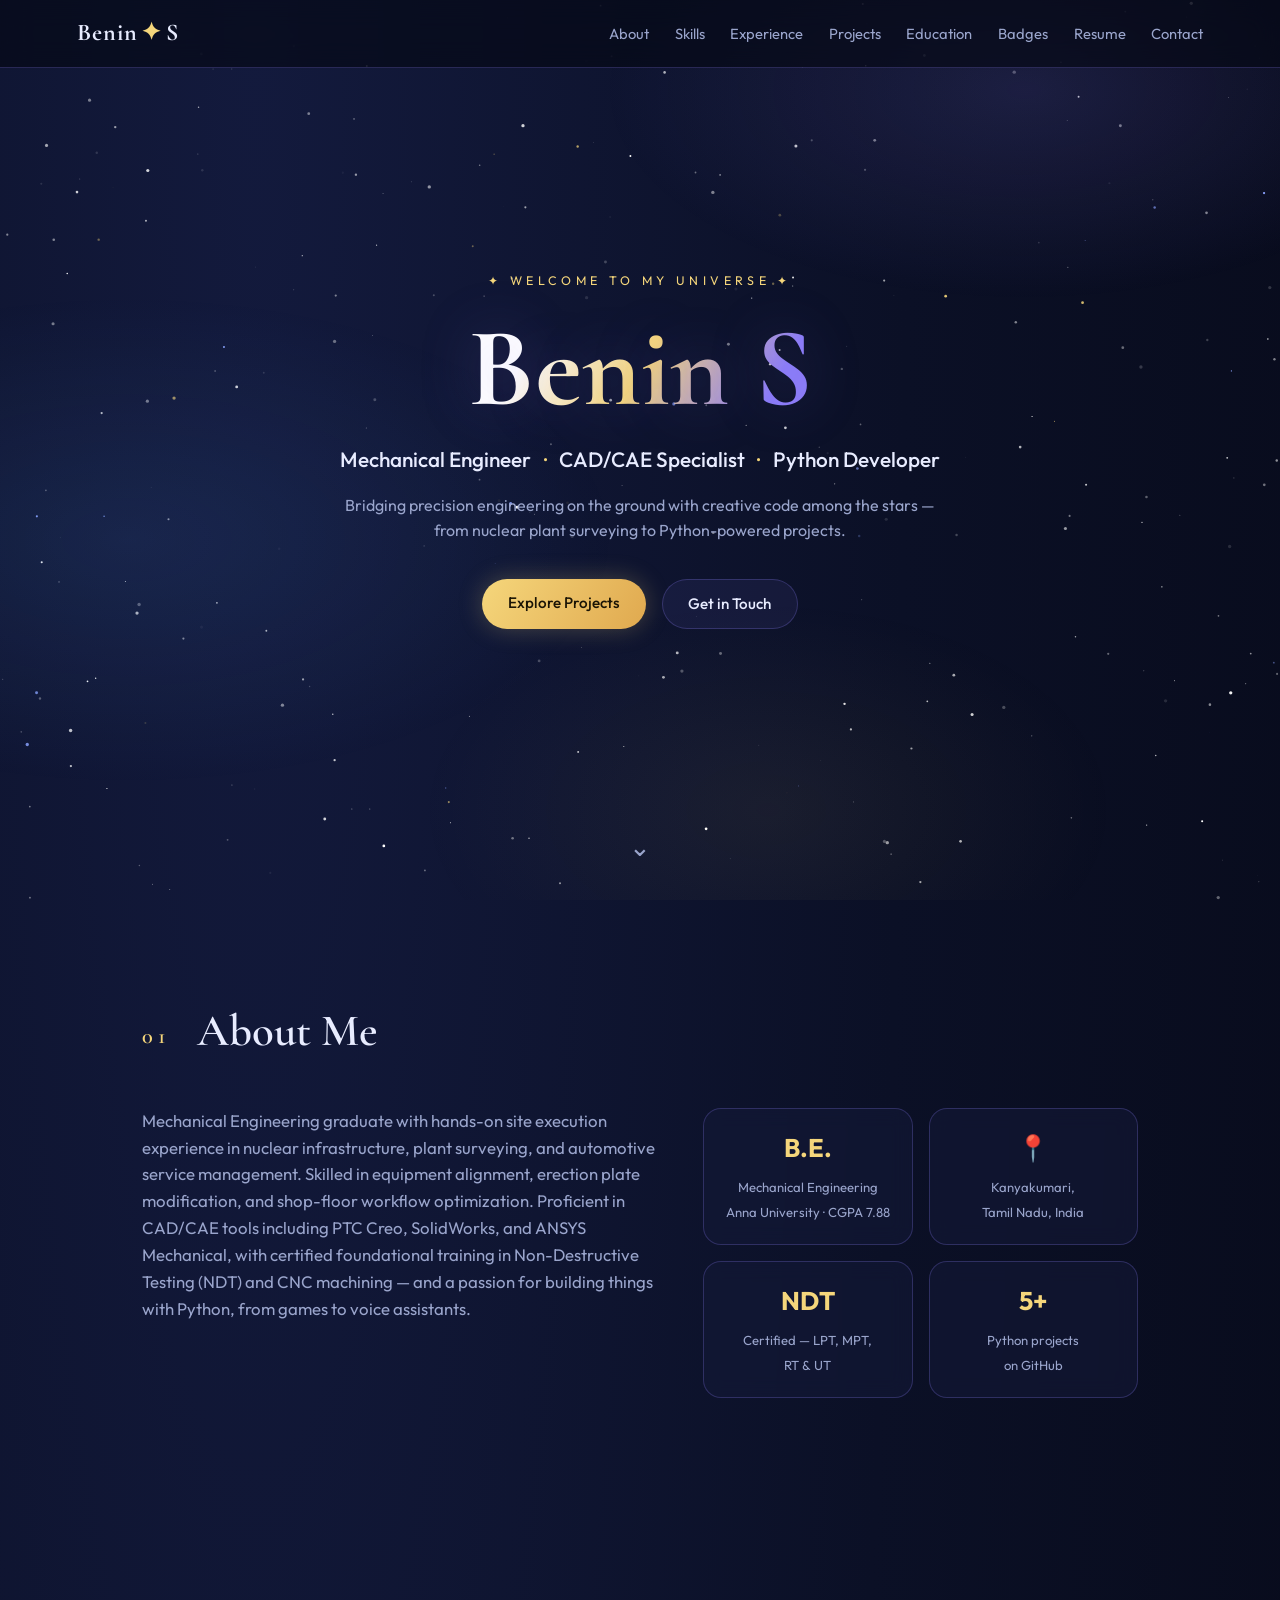
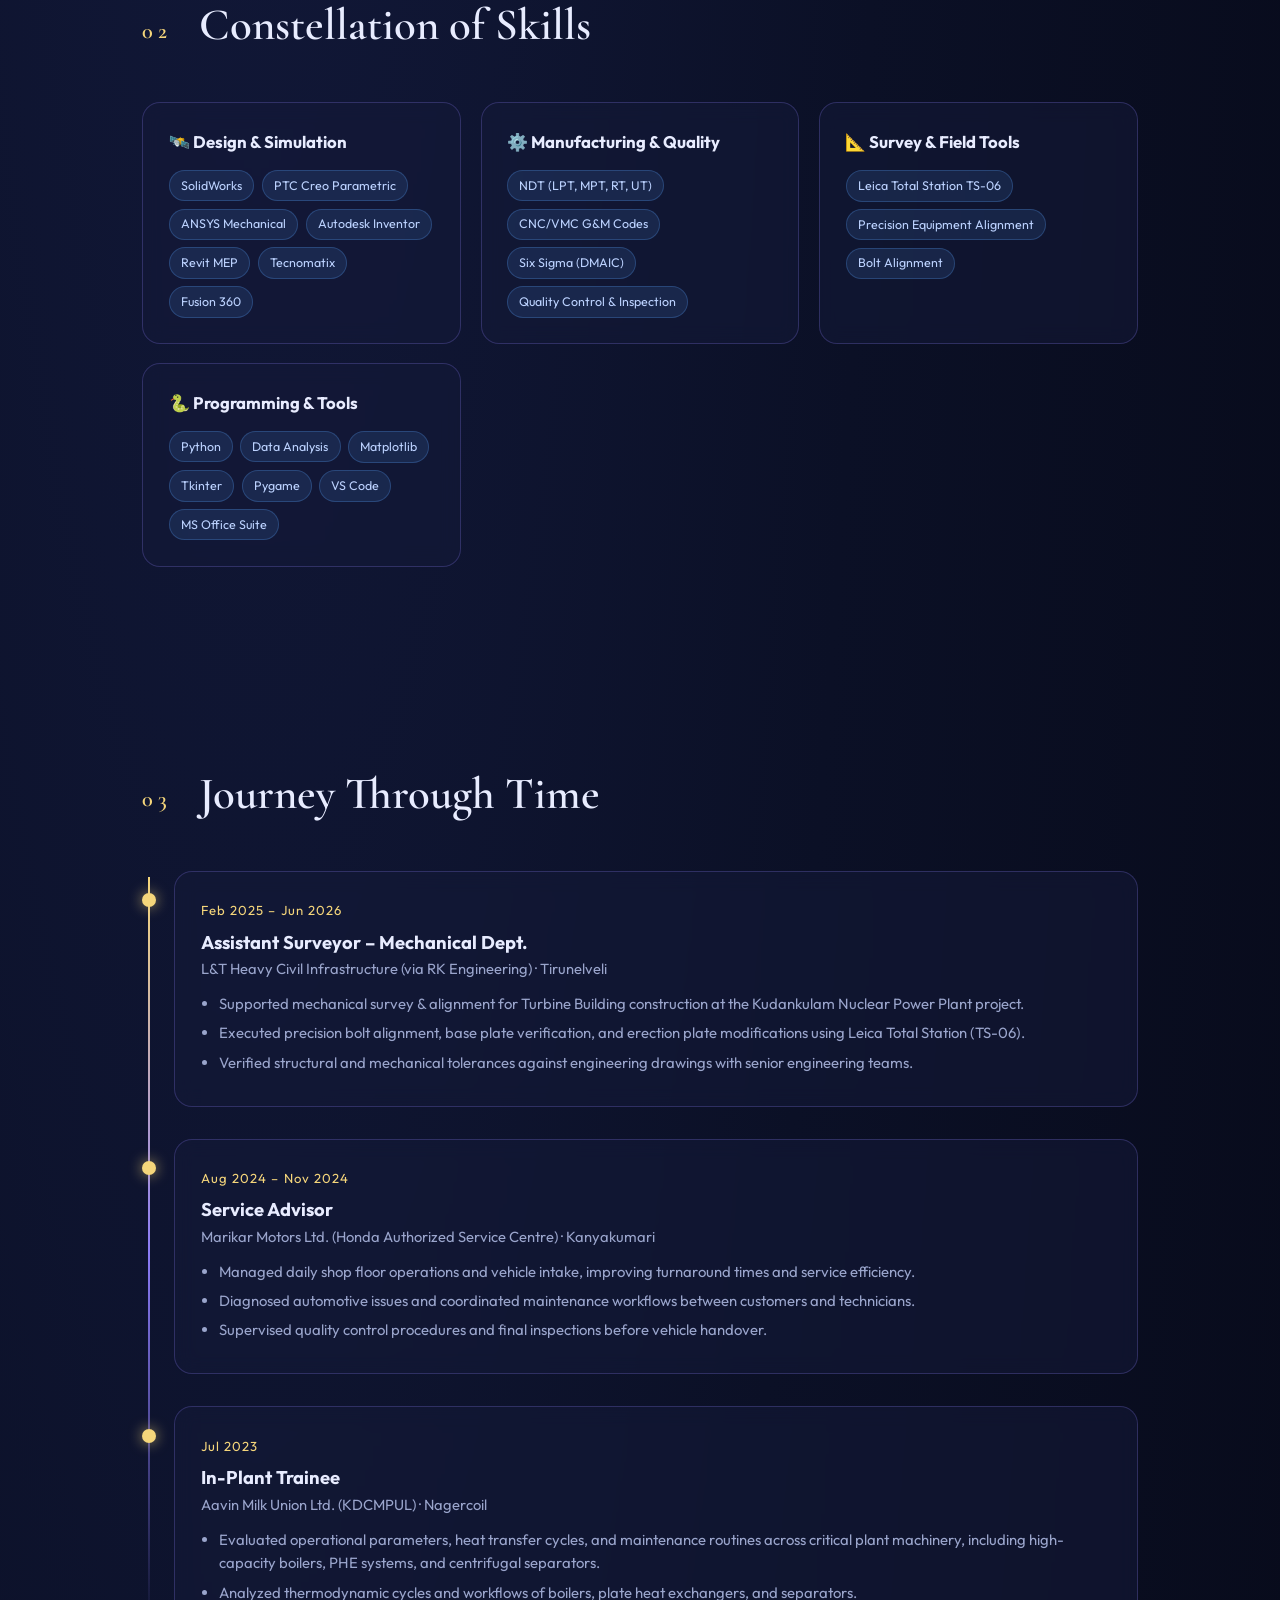
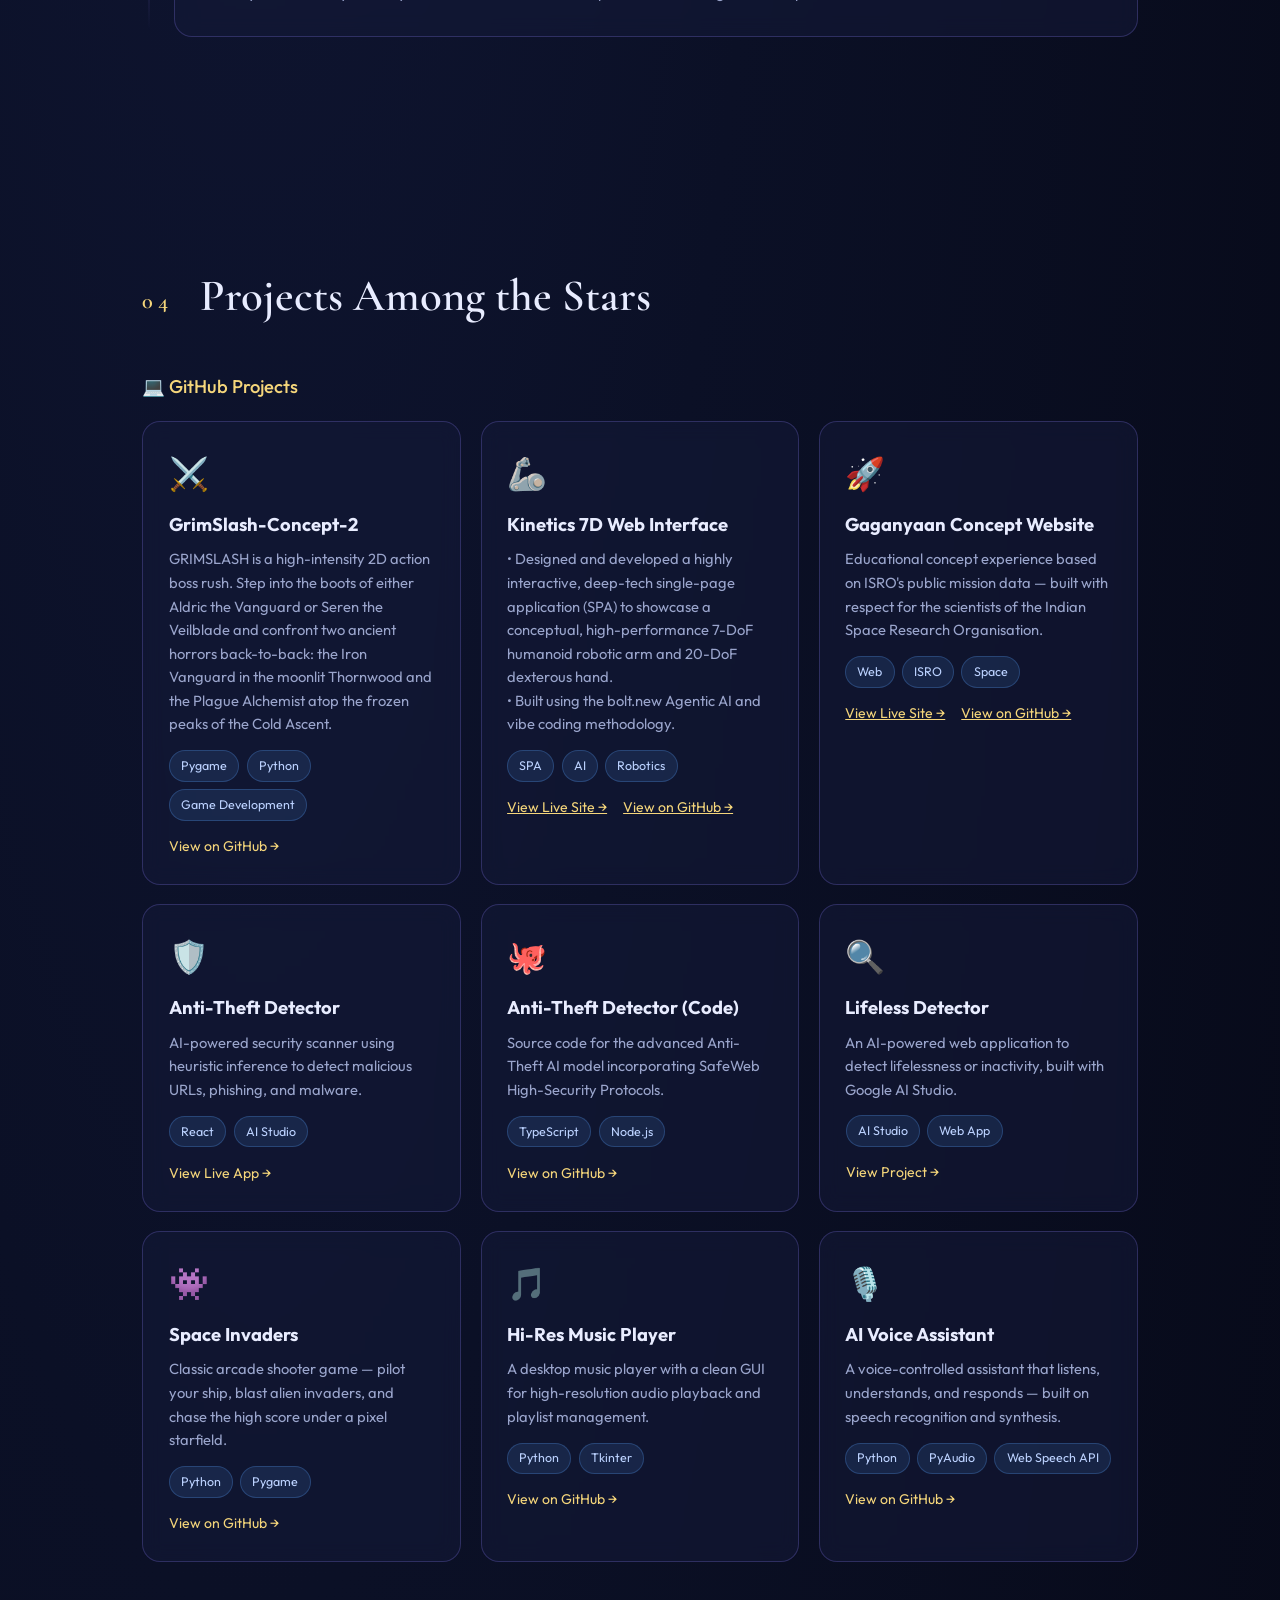
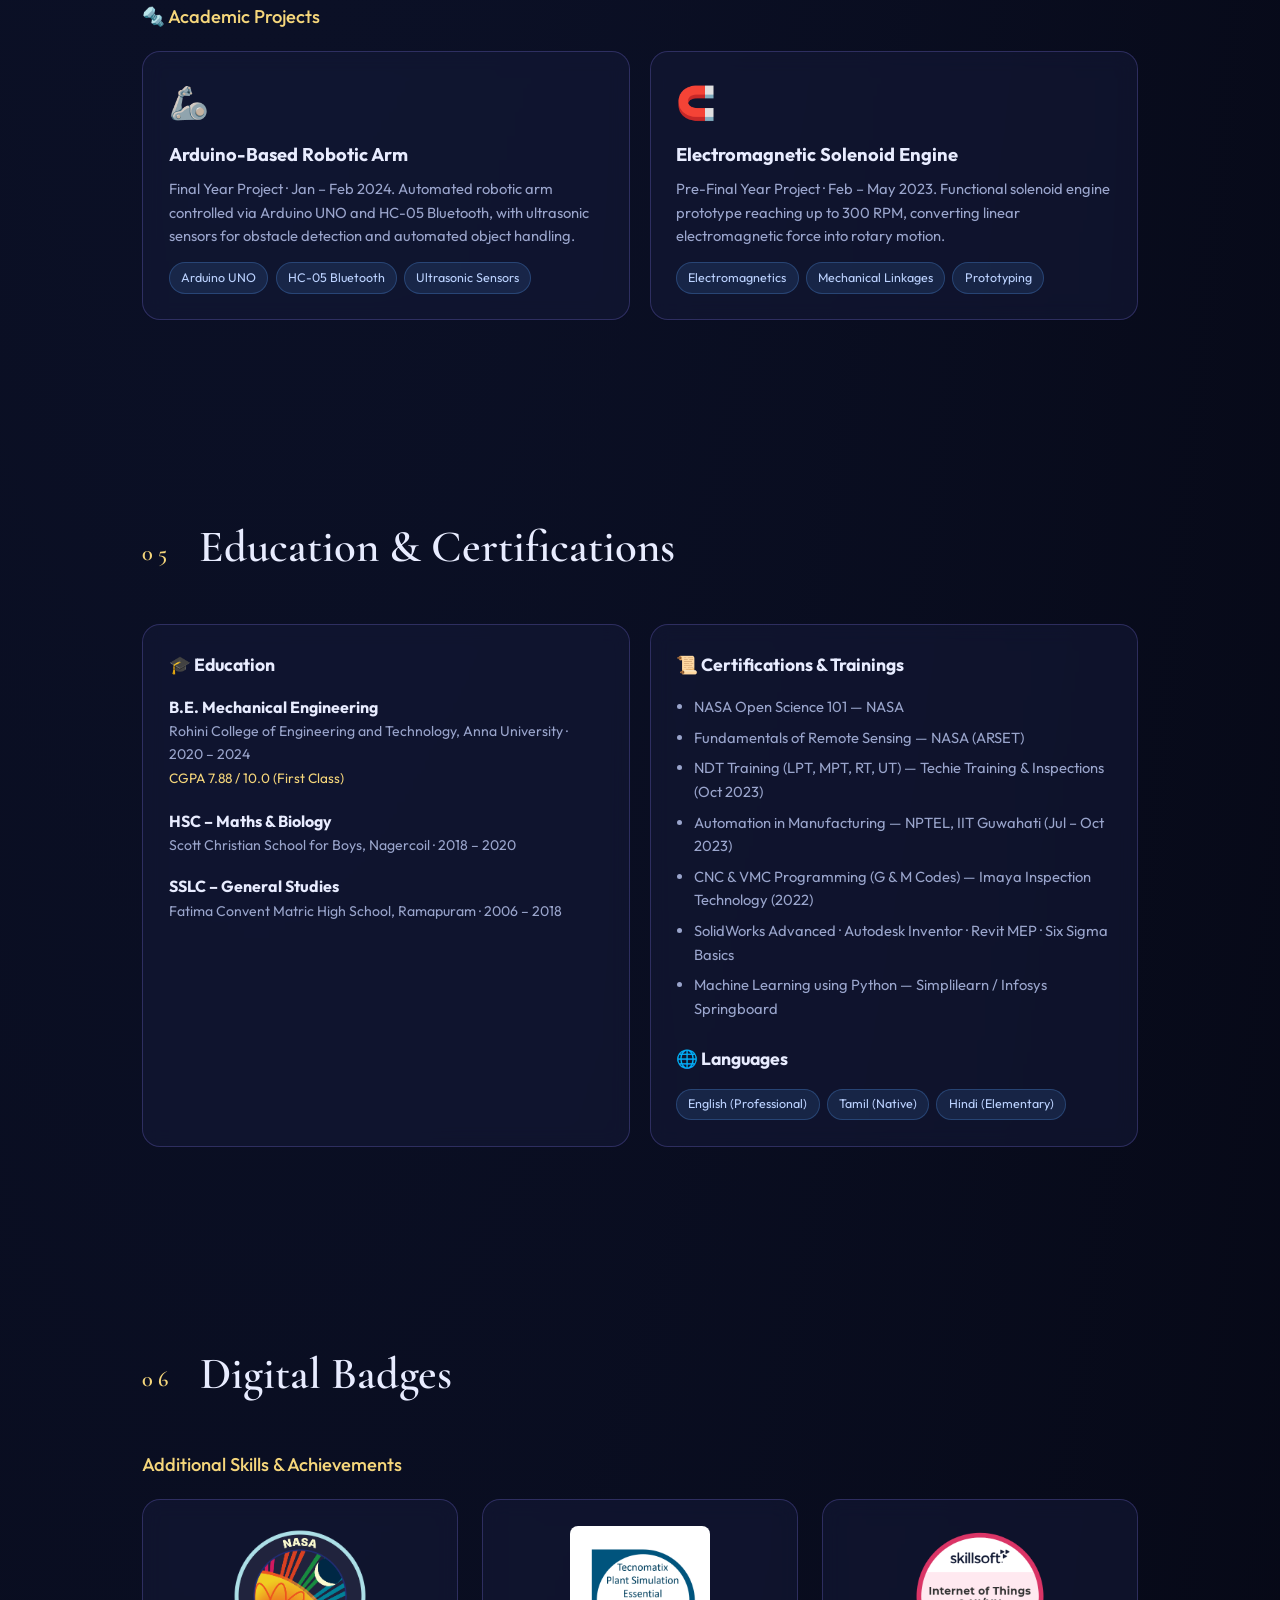
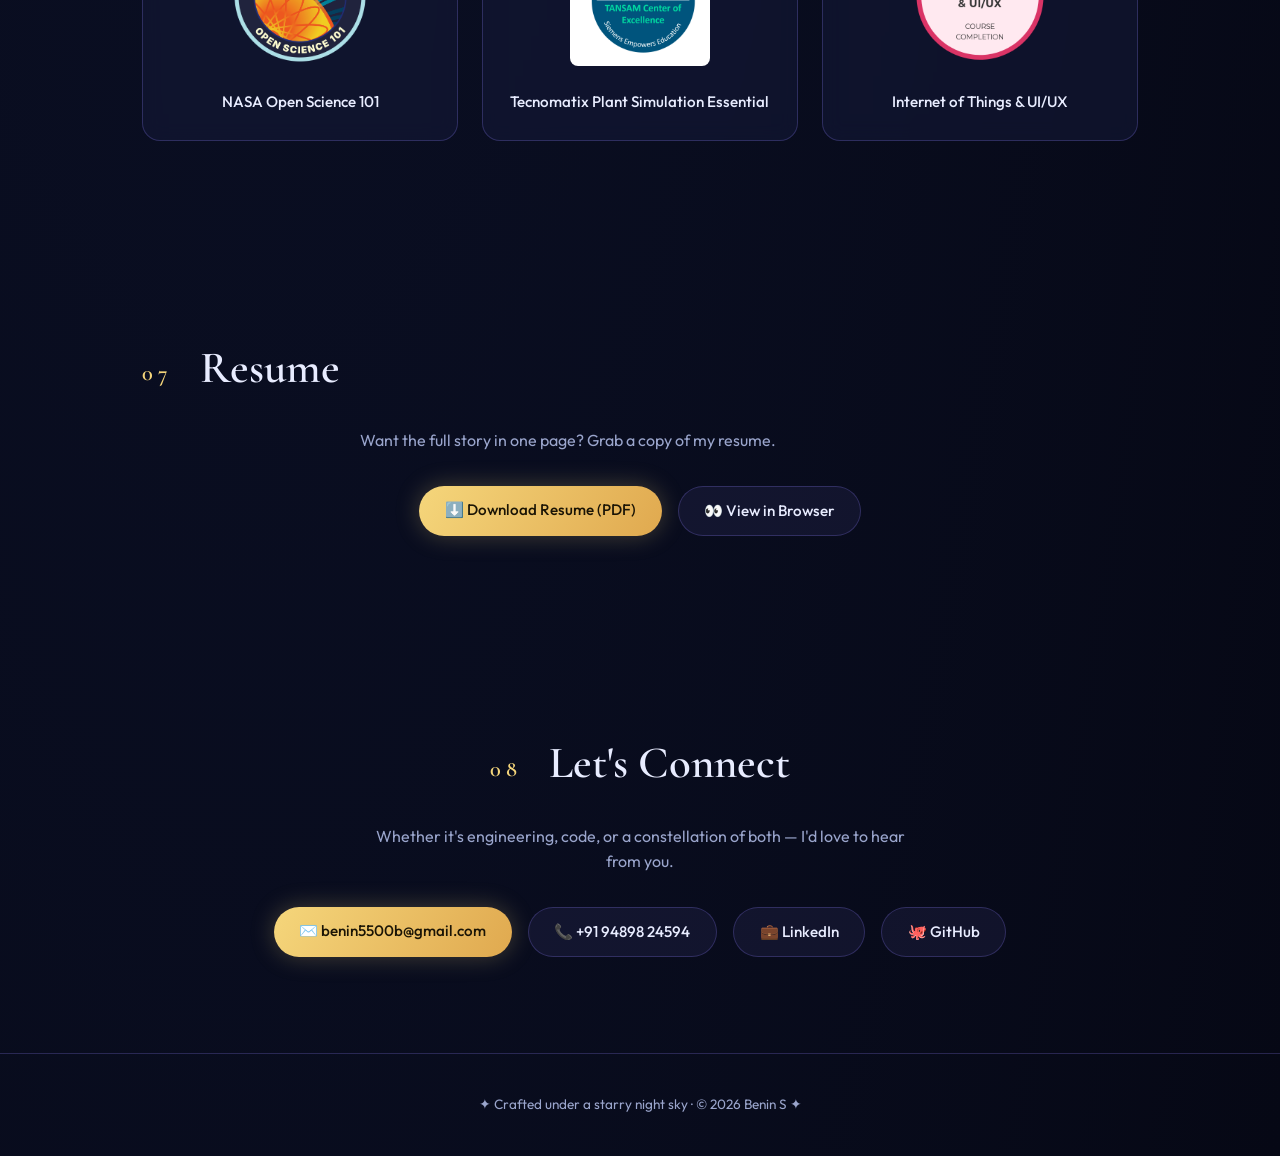
==== commit 4854d003: "Update 3+ to 5+ Python projects on Github text" ====
--- a/index.html
+++ b/index.html
@@ -56,7 +56,7 @@
       <div class="glass-card stat"><strong>B.E.</strong><span>Mechanical Engineering<br/>Anna University · CGPA 7.88</span></div>
       <div class="glass-card stat"><strong>📍</strong><span>Kanyakumari,<br/>Tamil Nadu, India</span></div>
       <div class="glass-card stat"><strong>NDT</strong><span>Certified — LPT, MPT,<br/>RT & UT</span></div>
-      <div class="glass-card stat"><strong>3+</strong><span>Python projects<br/>on GitHub</span></div>
+      <div class="glass-card stat"><strong>5+</strong><span>Python projects<br/>on GitHub</span></div>
     </div>
   </div>
 </section>
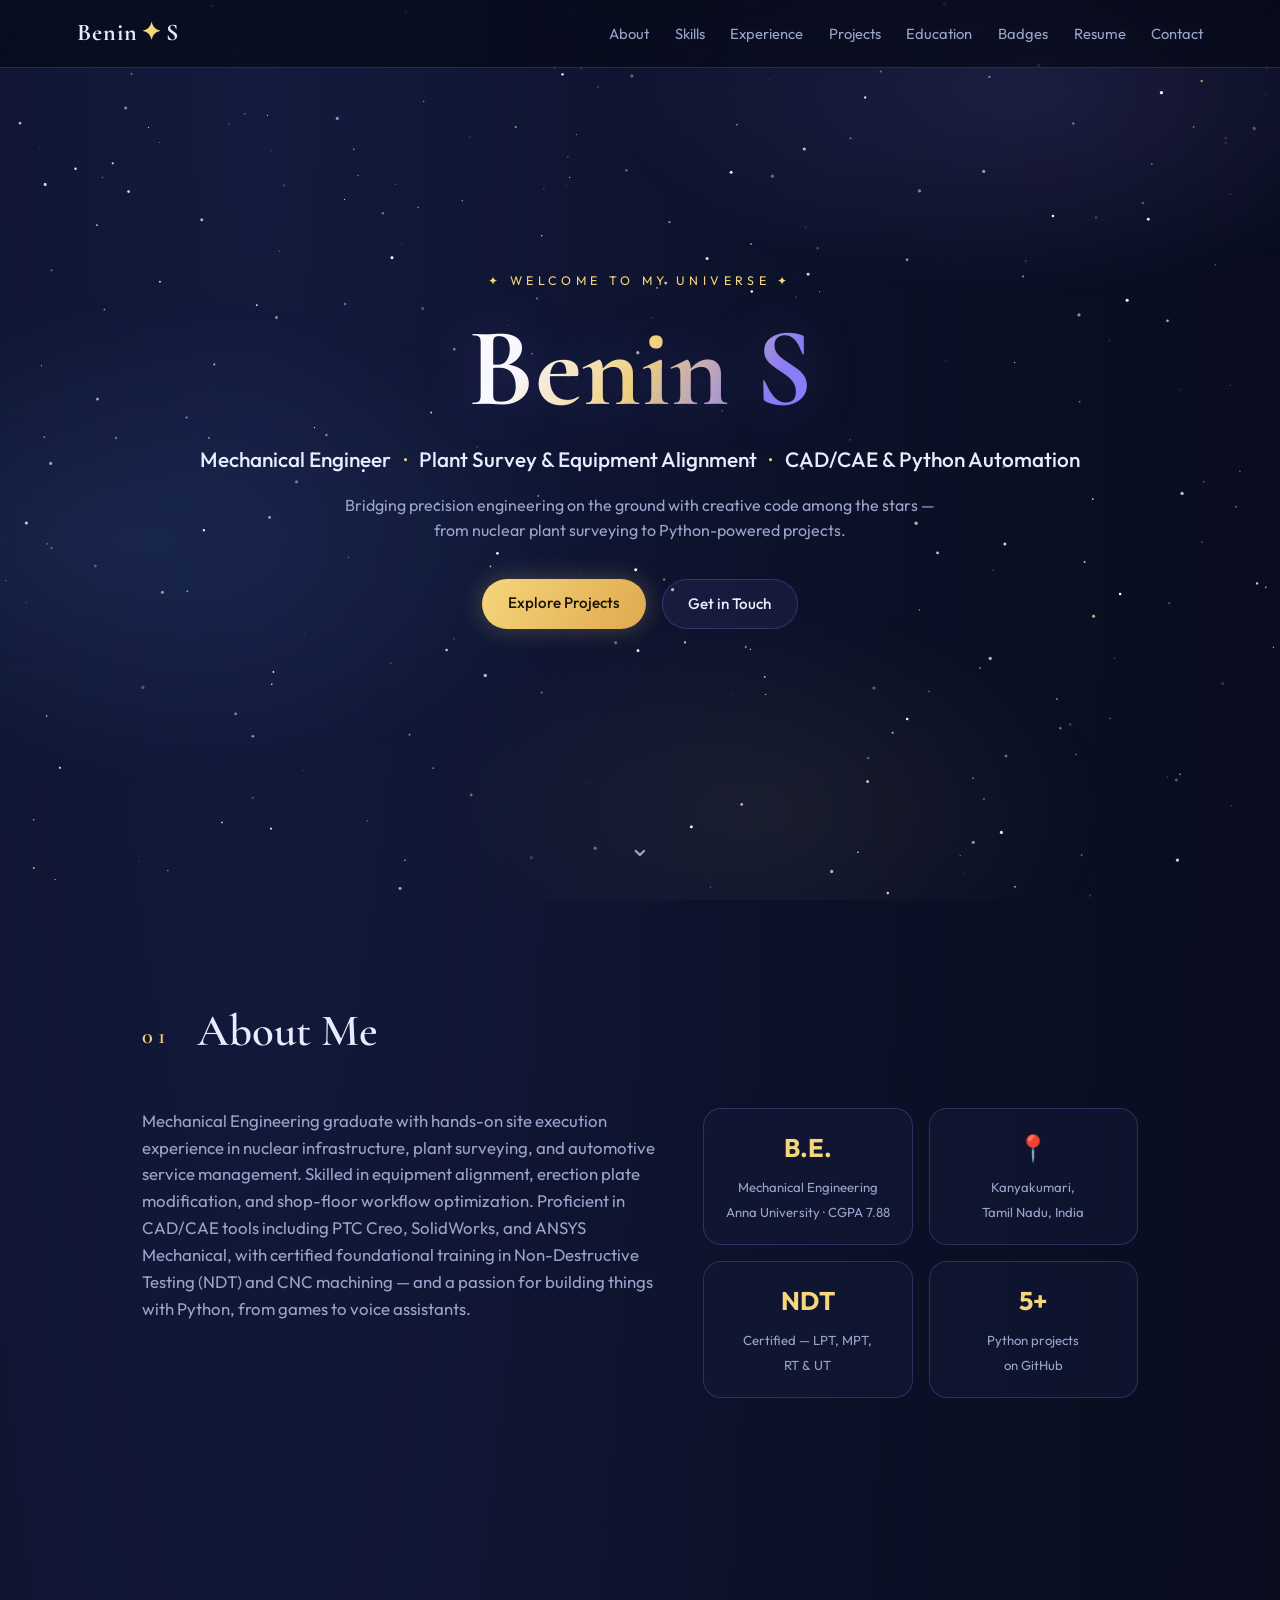
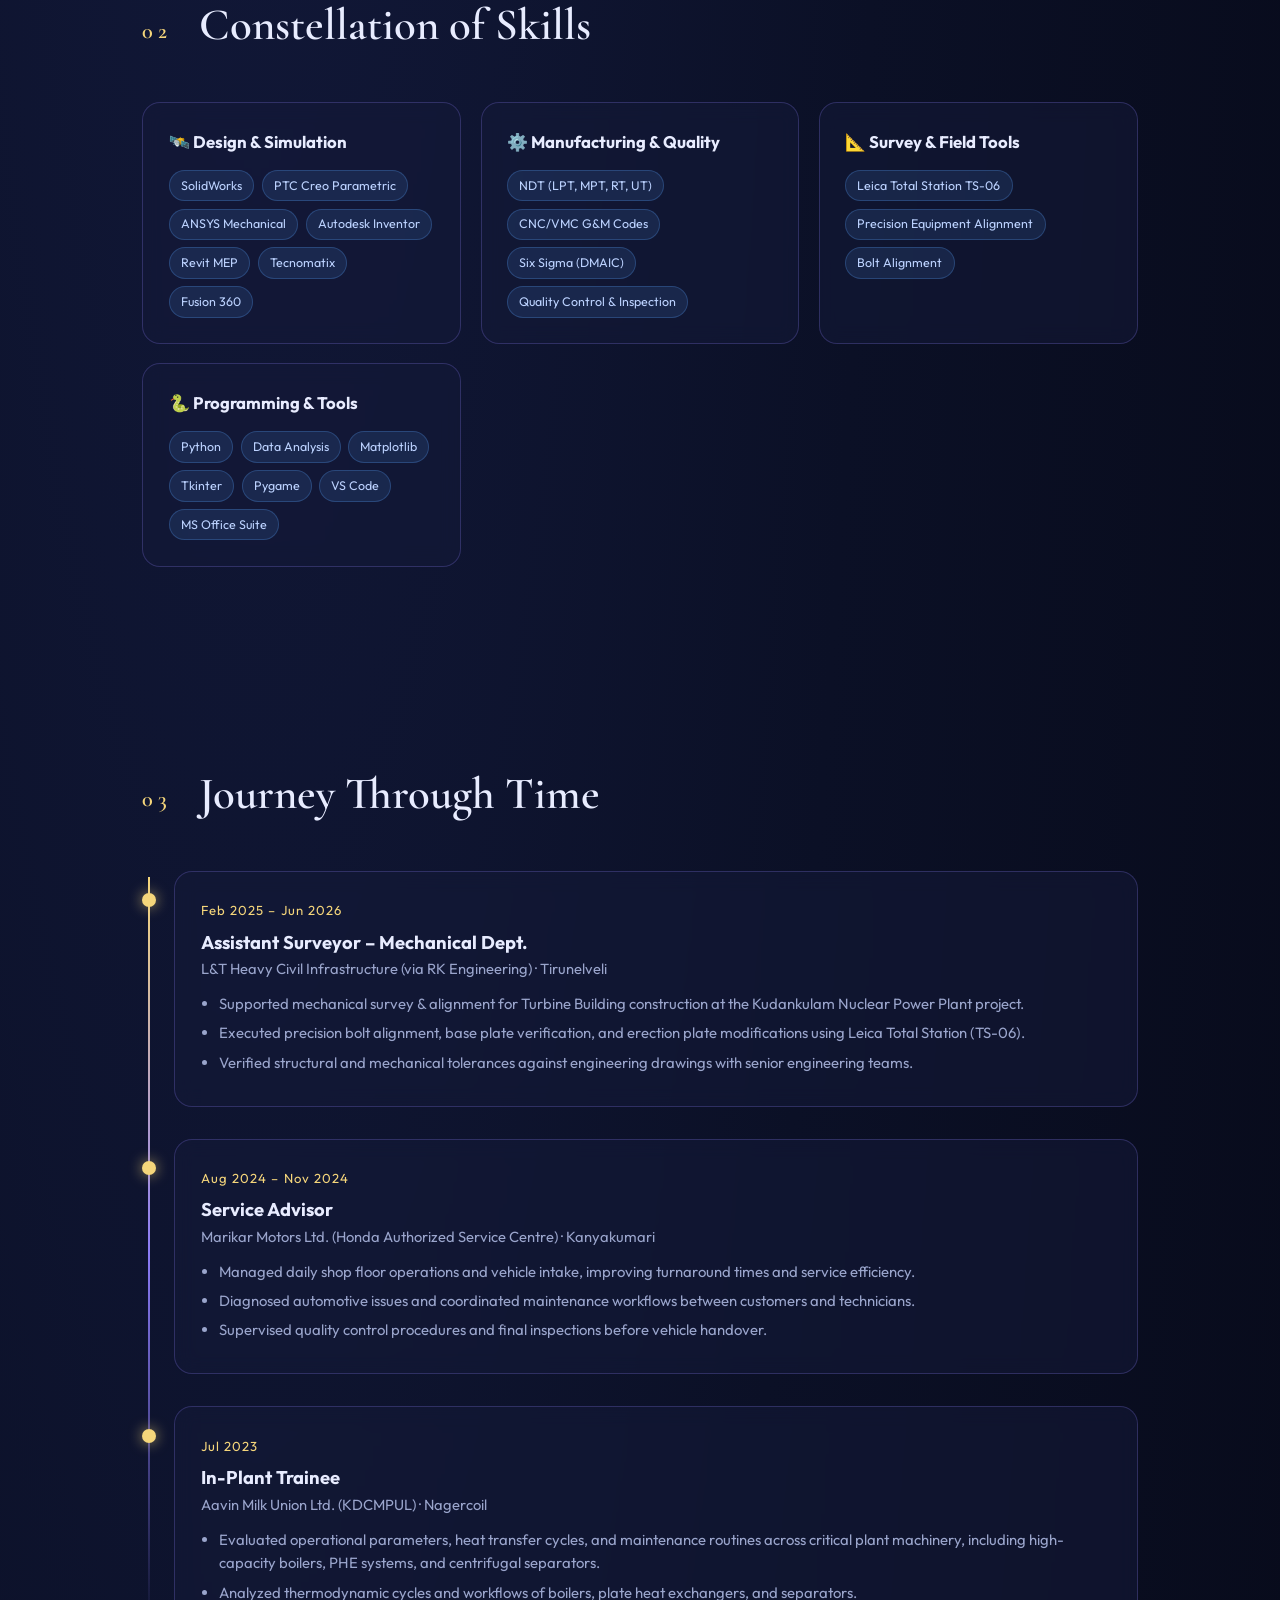
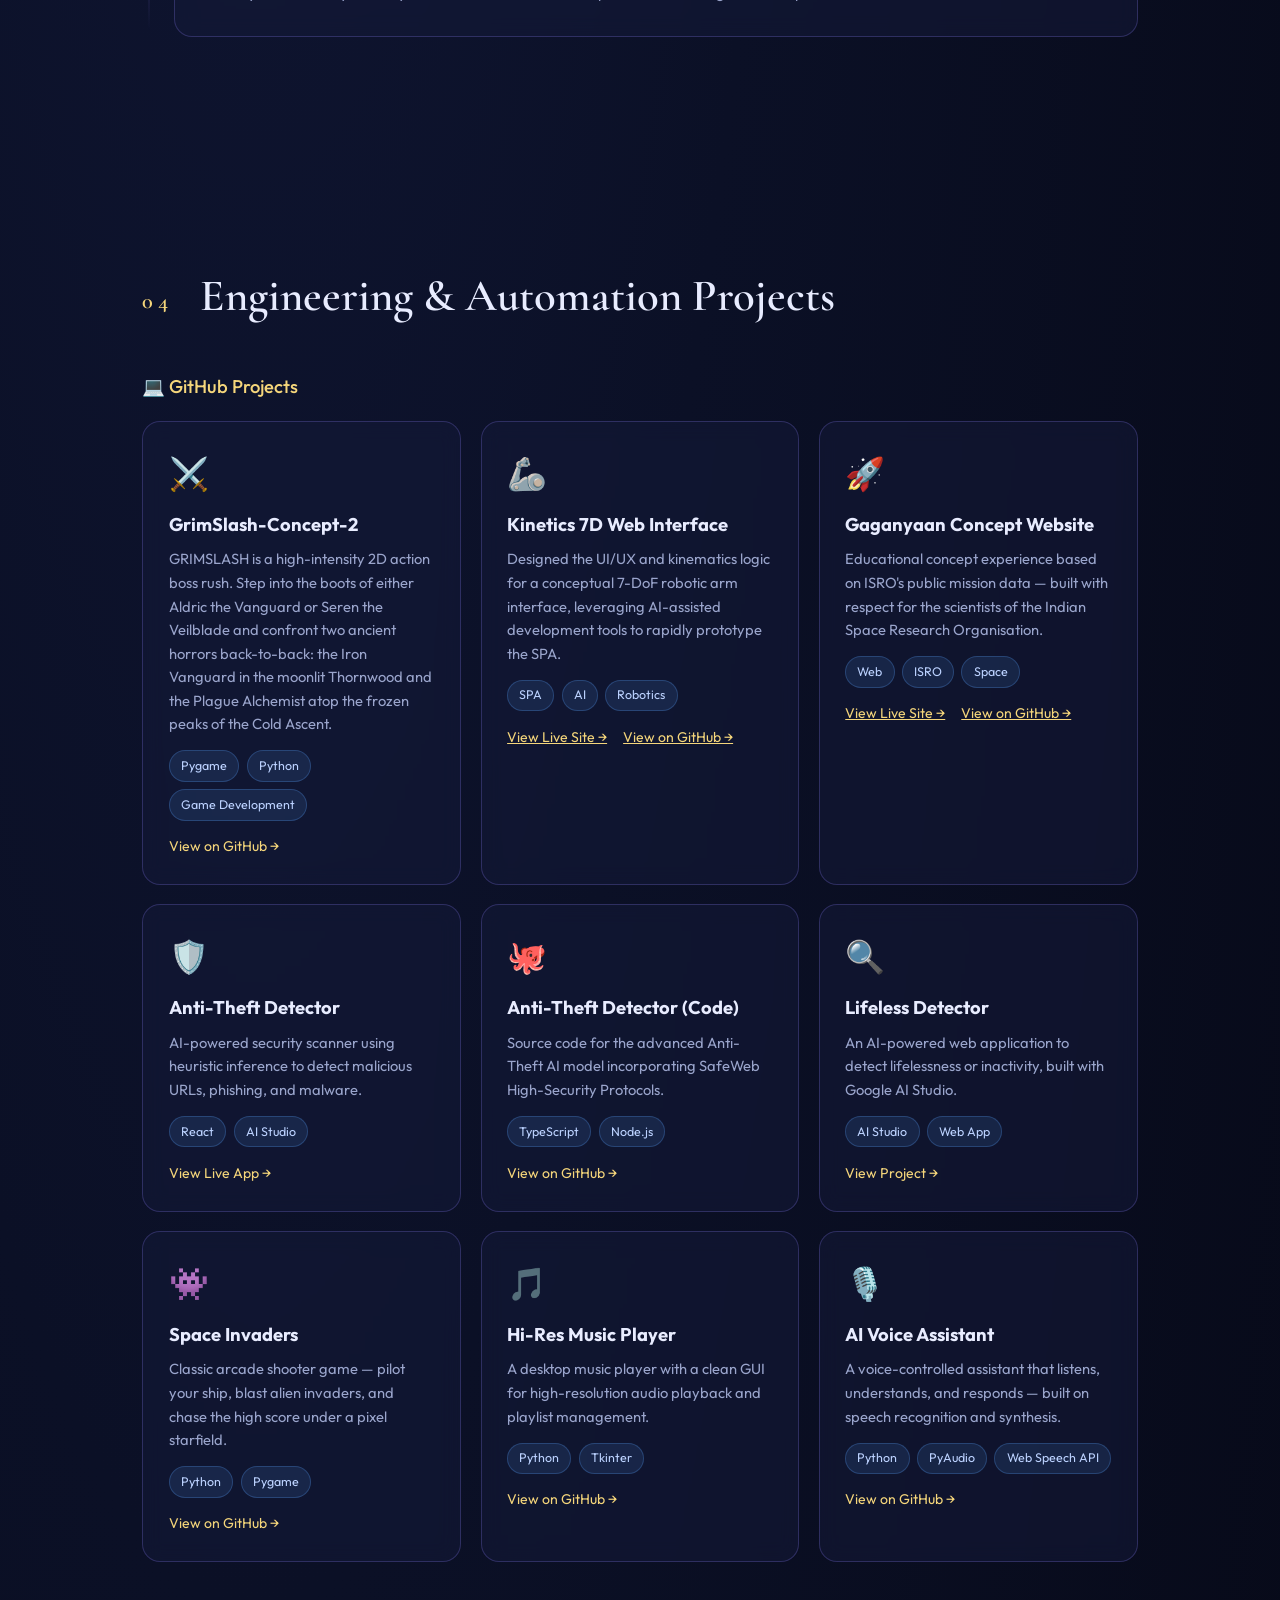
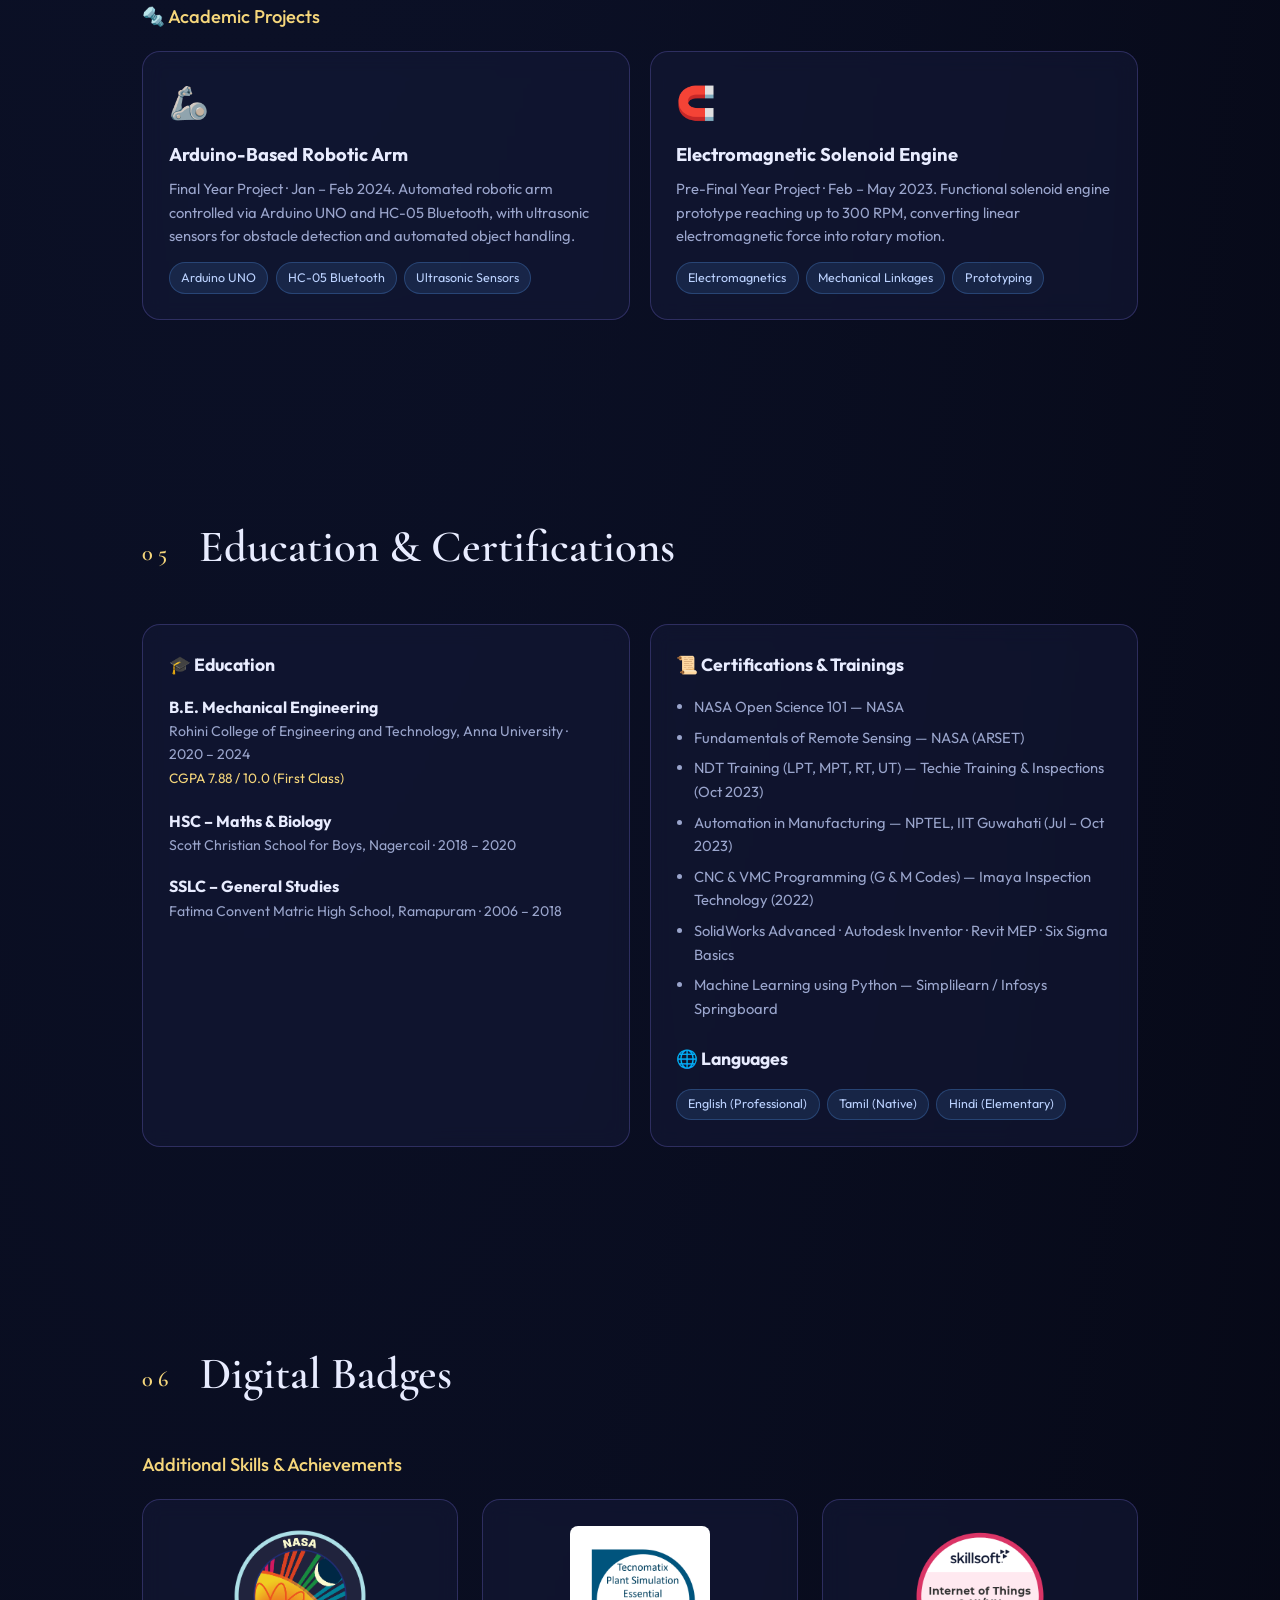
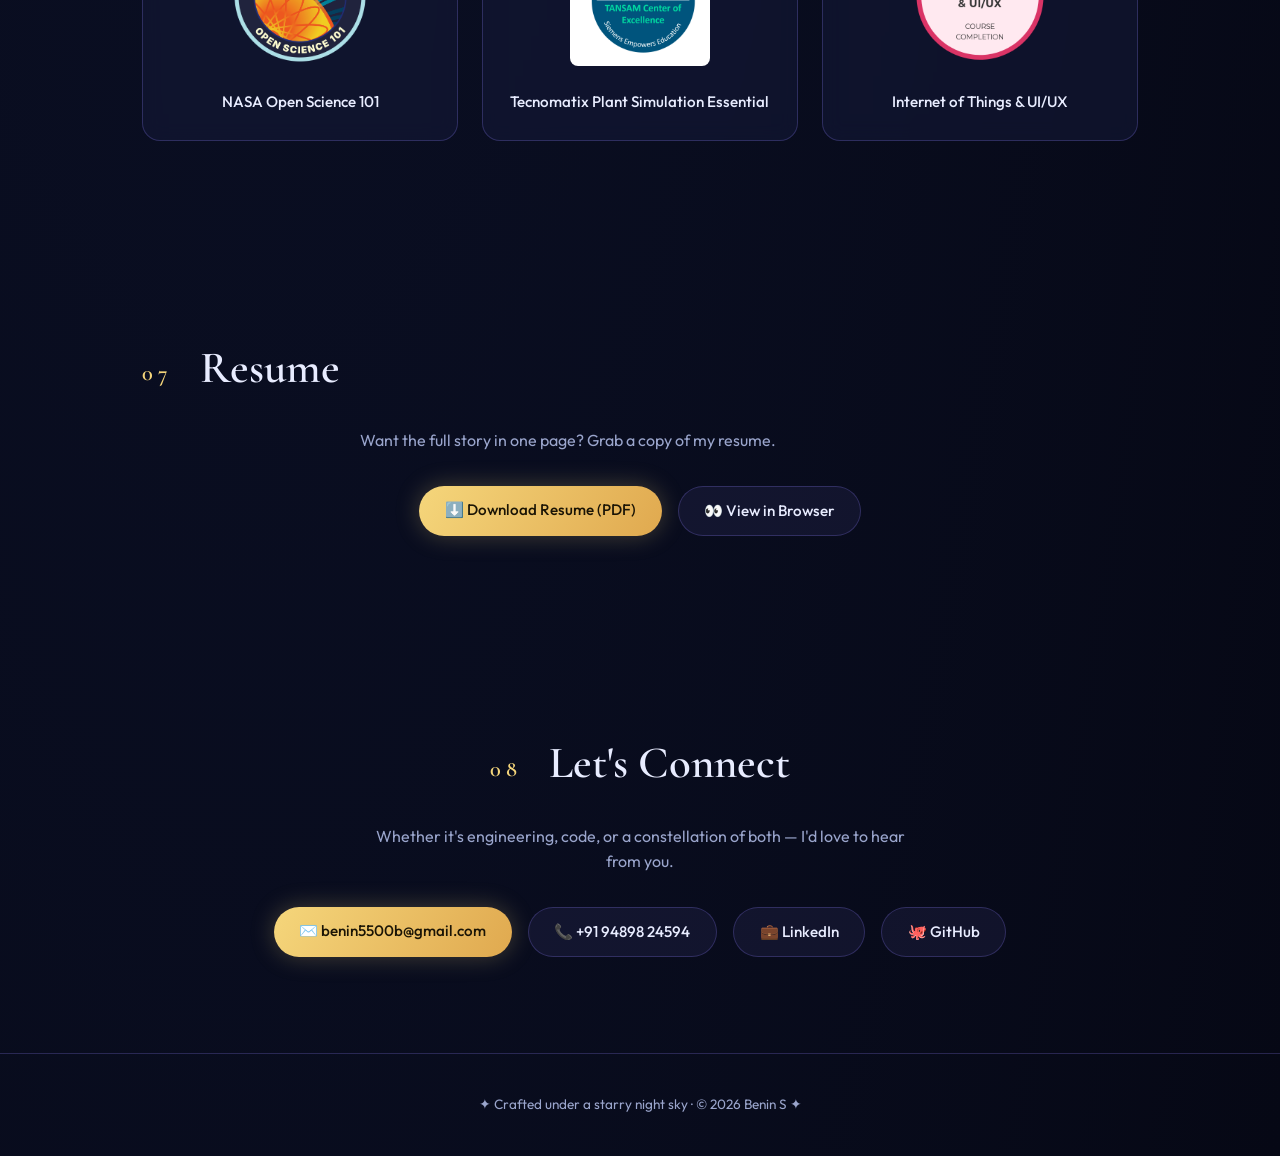
==== commit 13edef83: "Update print statement from 'Hello' to 'Goodbye'" ====
--- a/index.html
+++ b/index.html
@@ -32,7 +32,7 @@
 <header class="hero" id="home">
   <p class="hero-eyebrow">✦ Welcome to my universe ✦</p>
   <h1>Benin&nbsp;S</h1>
-  <p class="hero-title">Mechanical Engineer <span class="dot">·</span> CAD/CAE Specialist <span class="dot">·</span> Python Developer</p>
+  <p class="hero-title">Mechanical Engineer <span class="dot">·</span> Plant Survey & Equipment Alignment <span class="dot">·</span> CAD/CAE & Python Automation</p>
   <p class="hero-sub">Bridging precision engineering on the ground with creative code among the stars — from nuclear plant surveying to Python-powered projects.</p>
   <div class="hero-cta">
     <a class="btn primary" href="#projects">Explore Projects</a>
@@ -129,7 +129,7 @@
 </section>
 
 <section id="projects" class="section">
-  <h2 class="section-title"><span>04</span> Projects Among the Stars</h2>
+  <h2 class="section-title"><span>04</span> Engineering & Automation Projects</h2>
 
   <h3 class="sub-heading">💻 GitHub Projects</h3>
   <div class="projects-grid">
@@ -143,10 +143,7 @@
     <div class="glass-card project">
       <div class="p-icon">🦾</div>
       <h3>Kinetics 7D Web Interface</h3>
-      <p>
-        • Designed and developed a highly interactive, deep-tech single-page application (SPA) to showcase a conceptual, high-performance 7-DoF humanoid robotic arm and 20-DoF dexterous hand.<br>
-        • Built using the bolt.new Agentic AI and vibe coding methodology.
-      </p>
+      <p>Designed the UI/UX and kinematics logic for a conceptual 7-DoF robotic arm interface, leveraging AI-assisted development tools to rapidly prototype the SPA.</p>
       <div class="tags"><i>SPA</i><i>AI</i><i>Robotics</i></div>
       <div class="p-links">
         <a class="p-link" href="https://humanoid-robotic-arm-fyxc.bolt.host/" target="_blank" rel="noopener">View Live Site →</a>
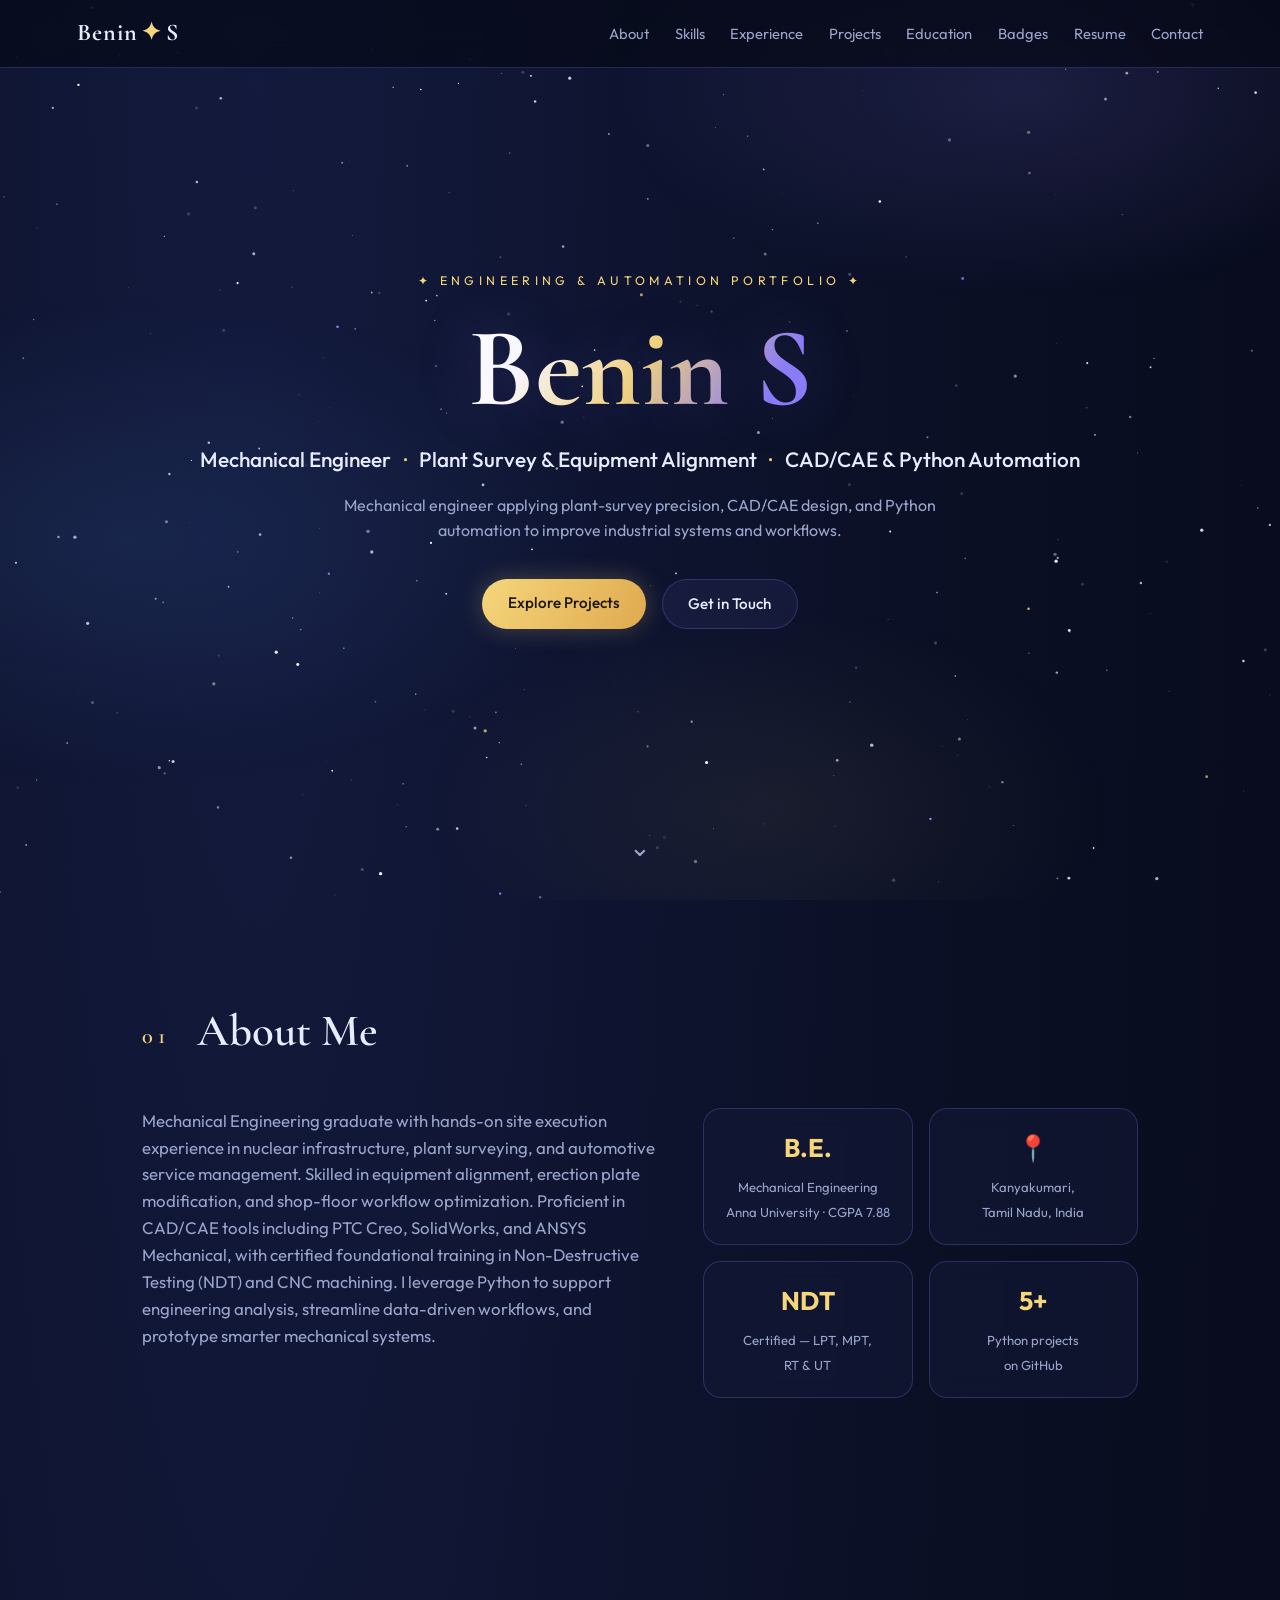
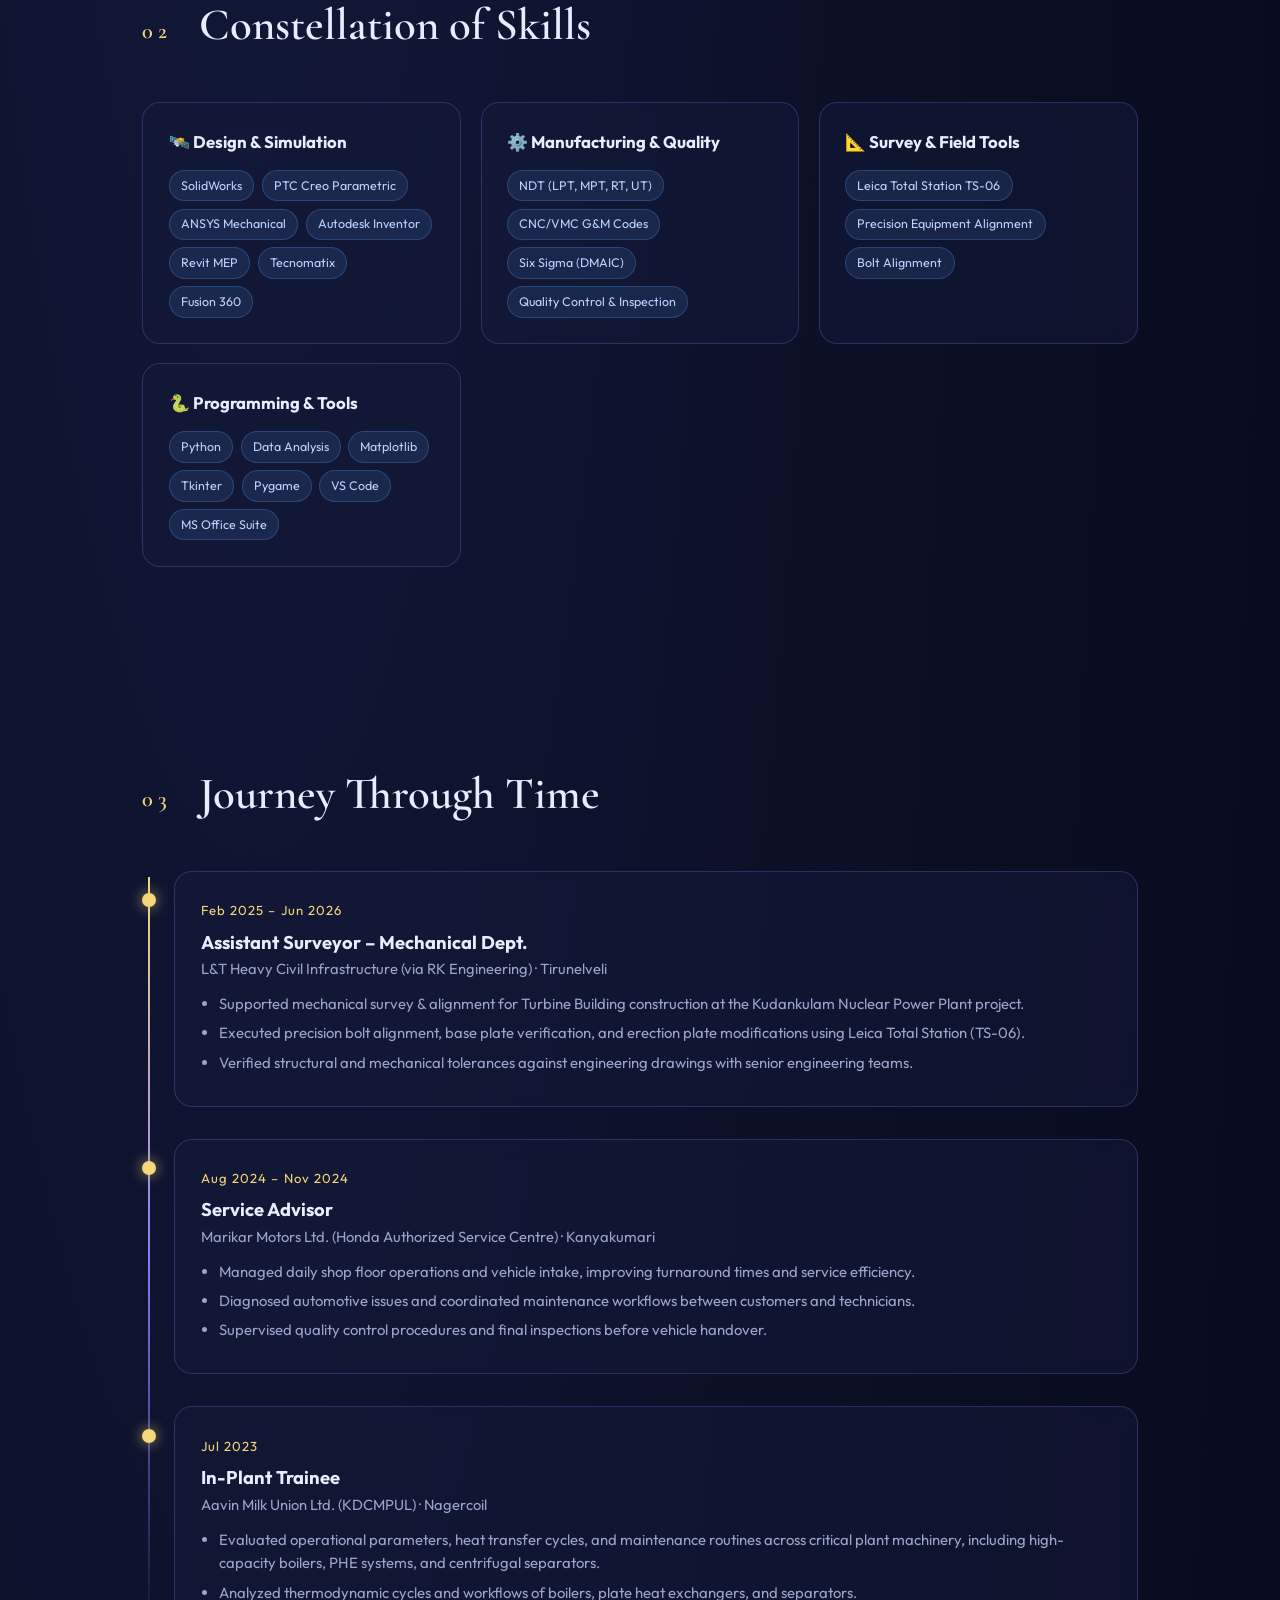
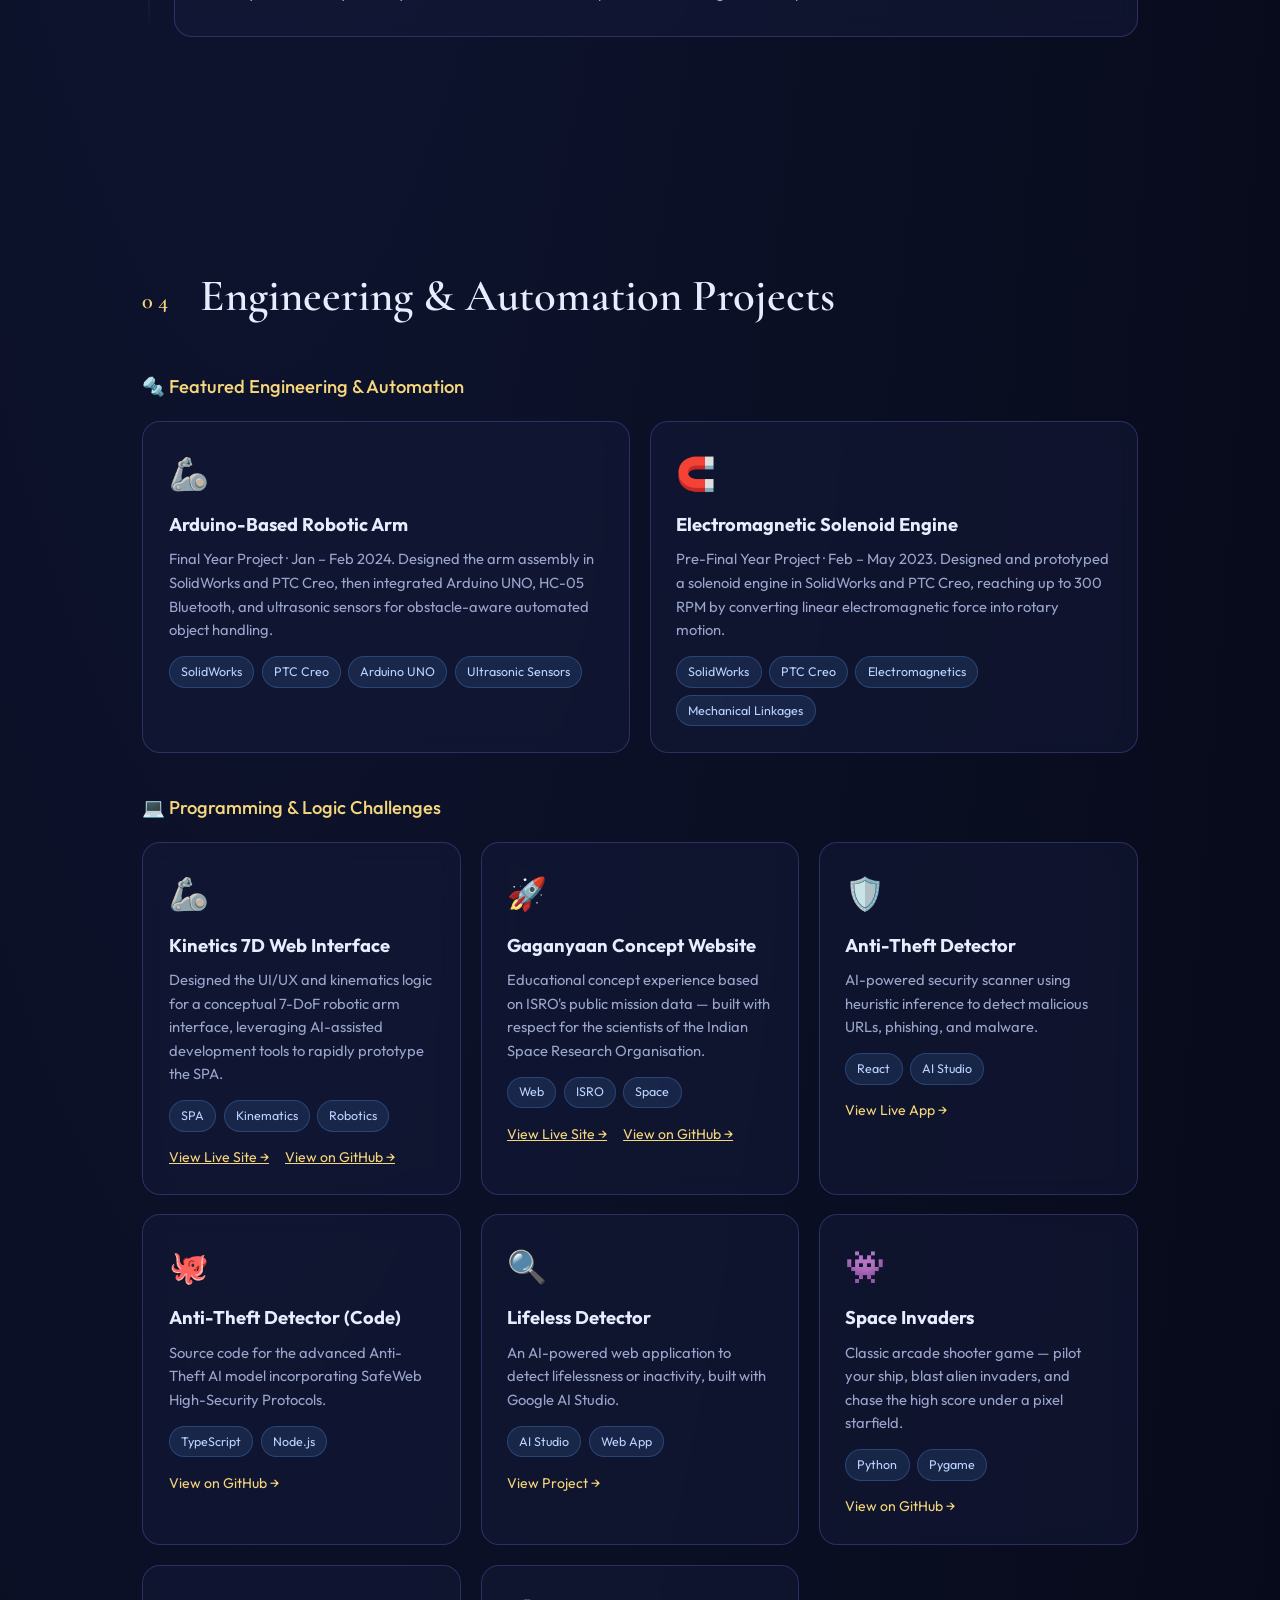
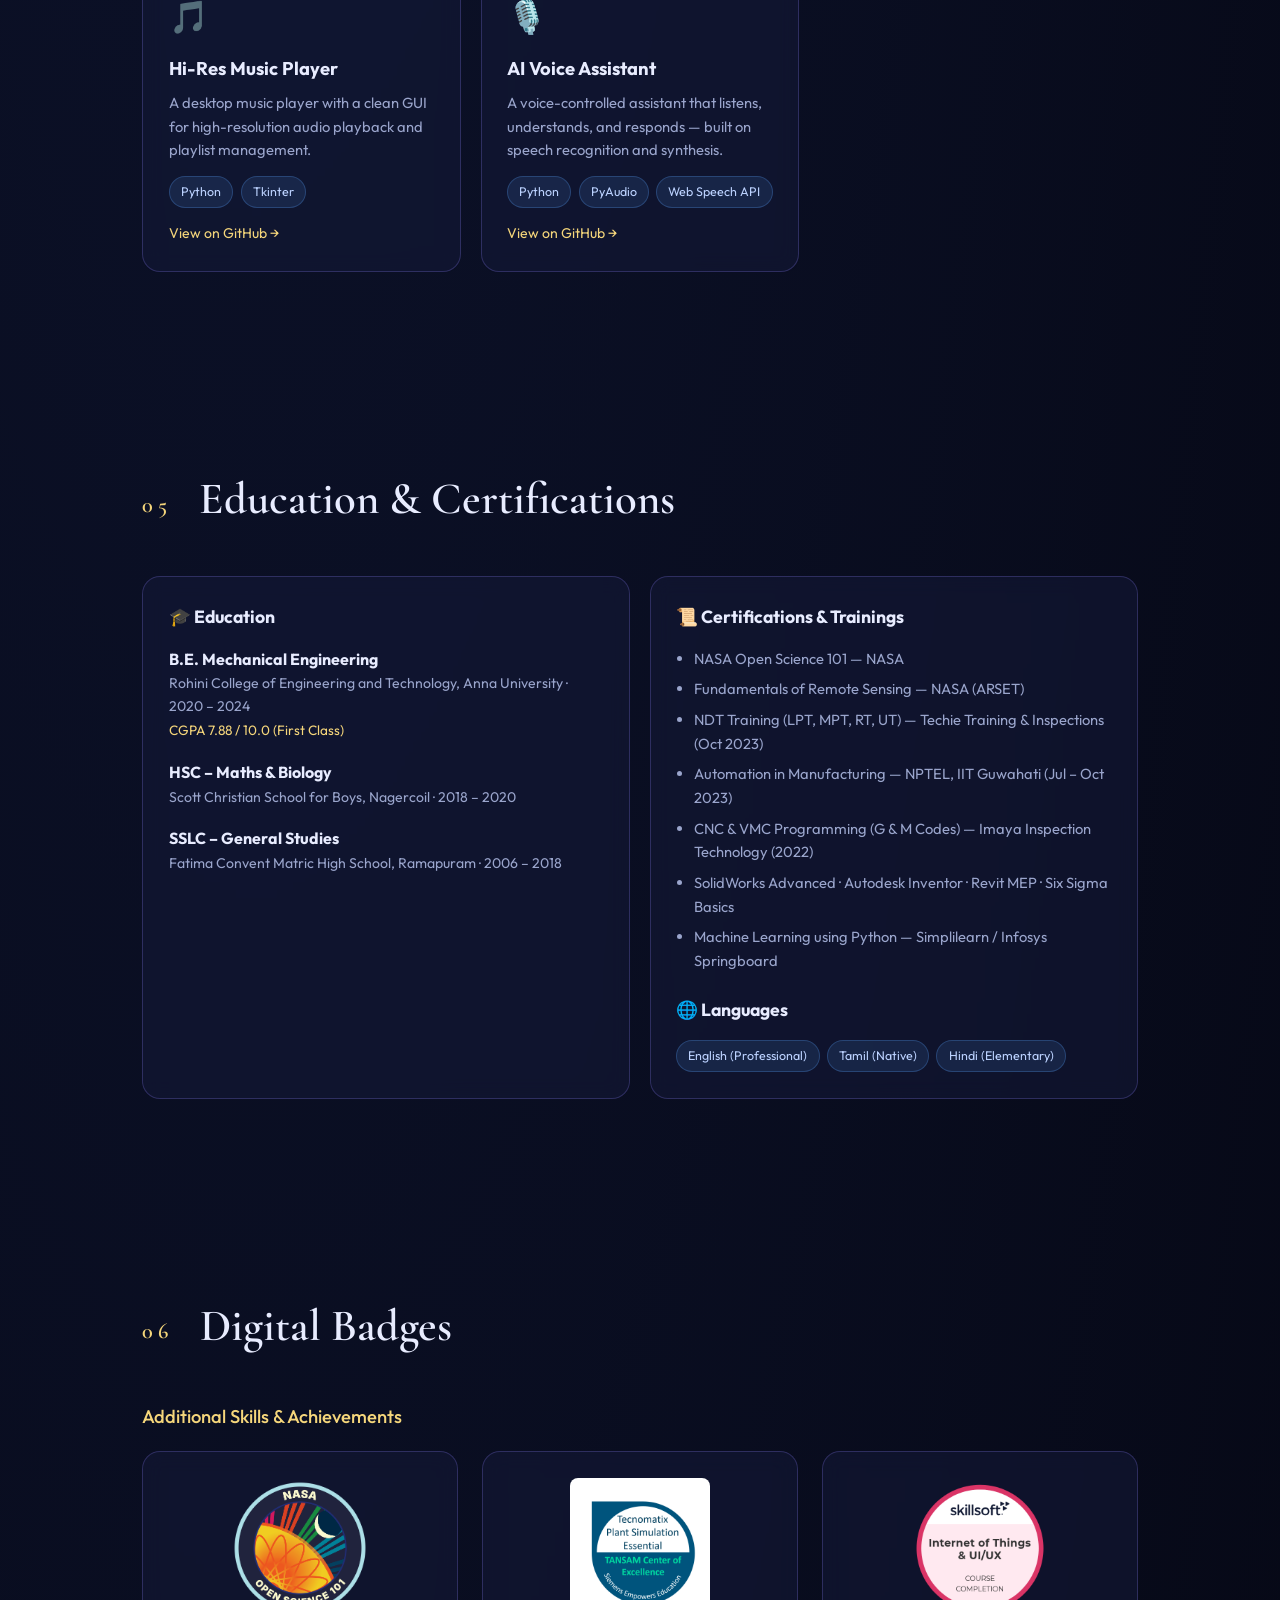
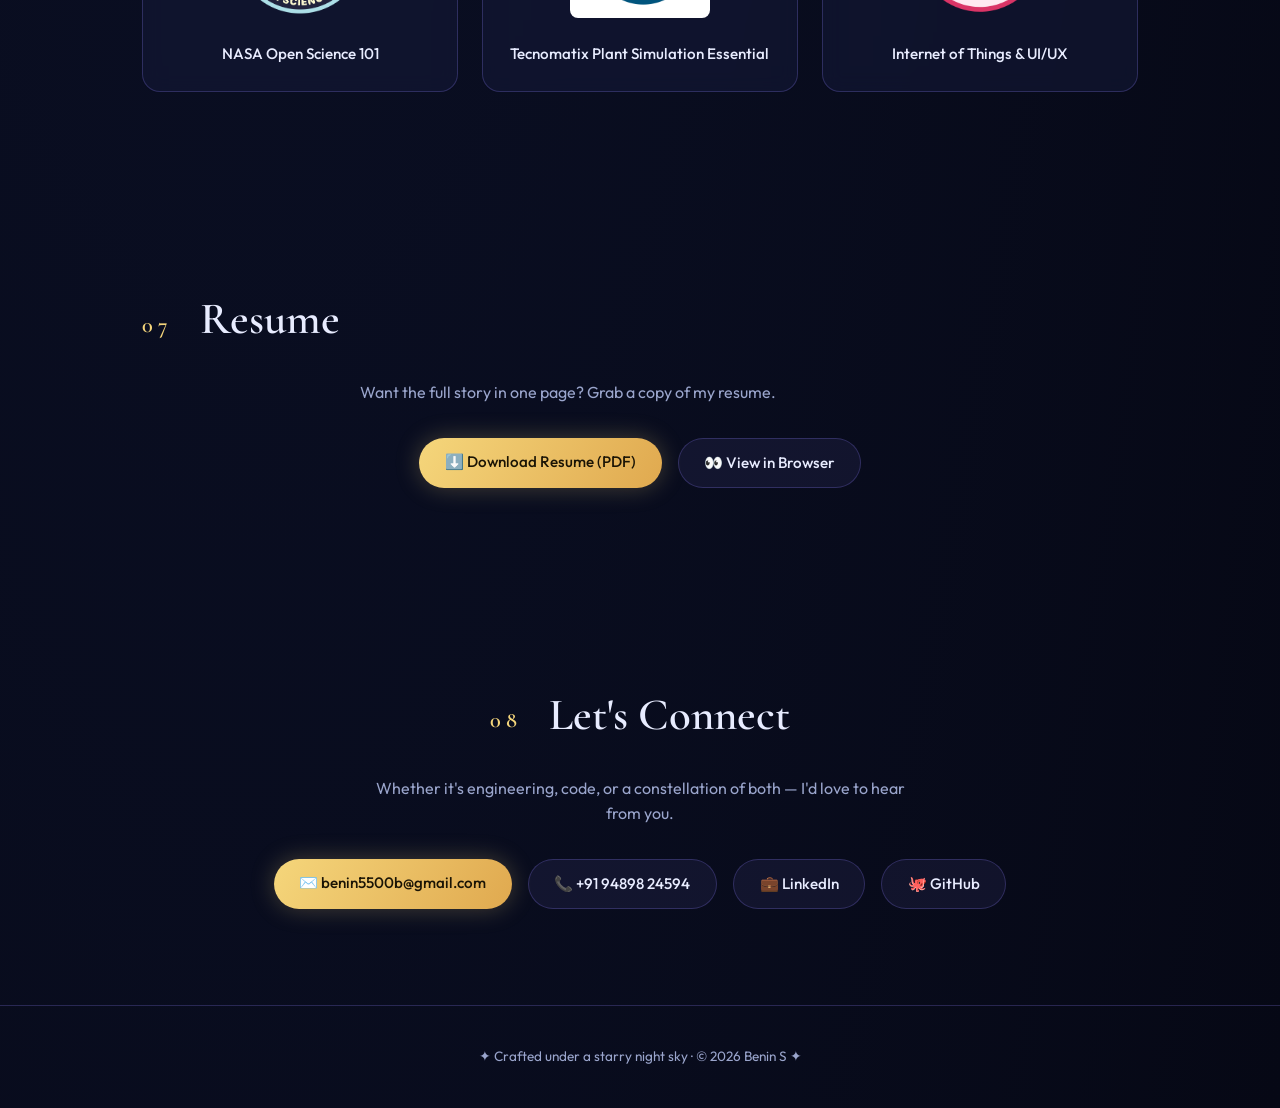
==== commit 838b2f42: "Update index.html" ====
--- a/index.html
+++ b/index.html
@@ -30,10 +30,10 @@
 </nav>
 
 <header class="hero" id="home">
-  <p class="hero-eyebrow">✦ Welcome to my universe ✦</p>
+  <p class="hero-eyebrow">✦ Engineering &amp; Automation Portfolio ✦</p>
   <h1>Benin&nbsp;S</h1>
   <p class="hero-title">Mechanical Engineer <span class="dot">·</span> Plant Survey & Equipment Alignment <span class="dot">·</span> CAD/CAE & Python Automation</p>
-  <p class="hero-sub">Bridging precision engineering on the ground with creative code among the stars — from nuclear plant surveying to Python-powered projects.</p>
+  <p class="hero-sub">Mechanical engineer applying plant-survey precision, CAD/CAE design, and Python automation to improve industrial systems and workflows.</p>
   <div class="hero-cta">
     <a class="btn primary" href="#projects">Explore Projects</a>
      <a class="btn ghost" href="#contact">Get in Touch</a>
@@ -50,7 +50,8 @@
       plant surveying, and automotive service management. Skilled in equipment alignment, erection plate
       modification, and shop-floor workflow optimization. Proficient in CAD/CAE tools including PTC Creo,
       SolidWorks, and ANSYS Mechanical, with certified foundational training in Non-Destructive Testing
-      (NDT) and CNC machining — and a passion for building things with Python, from games to voice assistants.
+      (NDT) and CNC machining. I leverage Python to support engineering analysis, streamline data-driven
+      workflows, and prototype smarter mechanical systems.
     </p>
     <div class="about-cards">
       <div class="glass-card stat"><strong>B.E.</strong><span>Mechanical Engineering<br/>Anna University · CGPA 7.88</span></div>
@@ -131,20 +132,29 @@
 <section id="projects" class="section">
   <h2 class="section-title"><span>04</span> Engineering & Automation Projects</h2>
 
-  <h3 class="sub-heading">💻 GitHub Projects</h3>
+  <h3 class="sub-heading">🔩 Featured Engineering &amp; Automation</h3>
+  <div class="projects-grid two">
+    <div class="glass-card project">
+      <div class="p-icon">🦾</div>
+      <h3>Arduino-Based Robotic Arm</h3>
+      <p>Final Year Project · Jan – Feb 2024. Designed the arm assembly in SolidWorks and PTC Creo, then integrated Arduino UNO, HC-05 Bluetooth, and ultrasonic sensors for obstacle-aware automated object handling.</p>
+      <div class="tags"><i>SolidWorks</i><i>PTC Creo</i><i>Arduino UNO</i><i>Ultrasonic Sensors</i></div>
+    </div>
+    <div class="glass-card project">
+      <div class="p-icon">🧲</div>
+      <h3>Electromagnetic Solenoid Engine</h3>
+      <p>Pre-Final Year Project · Feb – May 2023. Designed and prototyped a solenoid engine in SolidWorks and PTC Creo, reaching up to 300 RPM by converting linear electromagnetic force into rotary motion.</p>
+      <div class="tags"><i>SolidWorks</i><i>PTC Creo</i><i>Electromagnetics</i><i>Mechanical Linkages</i></div>
+    </div>
+  </div>
+
+  <h3 class="sub-heading">💻 Programming &amp; Logic Challenges</h3>
   <div class="projects-grid">
-    <a class="glass-card project" href="https://github.com/Benin07/GrimSlash-Concept-2" target="_blank" rel="noopener">
-      <div class="p-icon">⚔️</div>
-      <h3>GrimSlash-Concept-2</h3>
-      <p>GRIMSLASH is a high-intensity 2D action boss rush. Step into the boots of either Aldric the Vanguard or Seren the Veilblade and confront two ancient horrors back-to-back: the Iron Vanguard in the moonlit Thornwood and the Plague Alchemist atop the frozen peaks of the Cold Ascent.</p>
-      <div class="tags"><i>Pygame</i><i>Python</i><i>Game Development</i></div>
-      <span class="p-link">View on GitHub →</span>
-    </a>
     <div class="glass-card project">
       <div class="p-icon">🦾</div>
       <h3>Kinetics 7D Web Interface</h3>
       <p>Designed the UI/UX and kinematics logic for a conceptual 7-DoF robotic arm interface, leveraging AI-assisted development tools to rapidly prototype the SPA.</p>
-      <div class="tags"><i>SPA</i><i>AI</i><i>Robotics</i></div>
+      <div class="tags"><i>SPA</i><i>Kinematics</i><i>Robotics</i></div>
       <div class="p-links">
         <a class="p-link" href="https://humanoid-robotic-arm-fyxc.bolt.host/" target="_blank" rel="noopener">View Live Site →</a>
         <a class="p-link" href="https://github.com/Benin07/Kinetics-7D-Next-Gen-Kinematics-Web-Interface" target="_blank" rel="noopener">View on GitHub →</a>
@@ -204,21 +214,6 @@
     </a>
   </div>
 
-  <h3 class="sub-heading">🔩 Academic Projects</h3>
-  <div class="projects-grid two">
-    <div class="glass-card project">
-      <div class="p-icon">🦾</div>
-      <h3>Arduino-Based Robotic Arm</h3>
-      <p>Final Year Project · Jan – Feb 2024. Automated robotic arm controlled via Arduino UNO and HC-05 Bluetooth, with ultrasonic sensors for obstacle detection and automated object handling.</p>
-      <div class="tags"><i>Arduino UNO</i><i>HC-05 Bluetooth</i><i>Ultrasonic Sensors</i></div>
-    </div>
-    <div class="glass-card project">
-      <div class="p-icon">🧲</div>
-      <h3>Electromagnetic Solenoid Engine</h3>
-      <p>Pre-Final Year Project · Feb – May 2023. Functional solenoid engine prototype reaching up to 300 RPM, converting linear electromagnetic force into rotary motion.</p>
-      <div class="tags"><i>Electromagnetics</i><i>Mechanical Linkages</i><i>Prototyping</i></div>
-    </div>
-  </div>
 </section>
 
 <section id="education" class="section">
@@ -304,3 +299,4 @@
 <script src="script.js"></script>
 </body>
 </html>
+
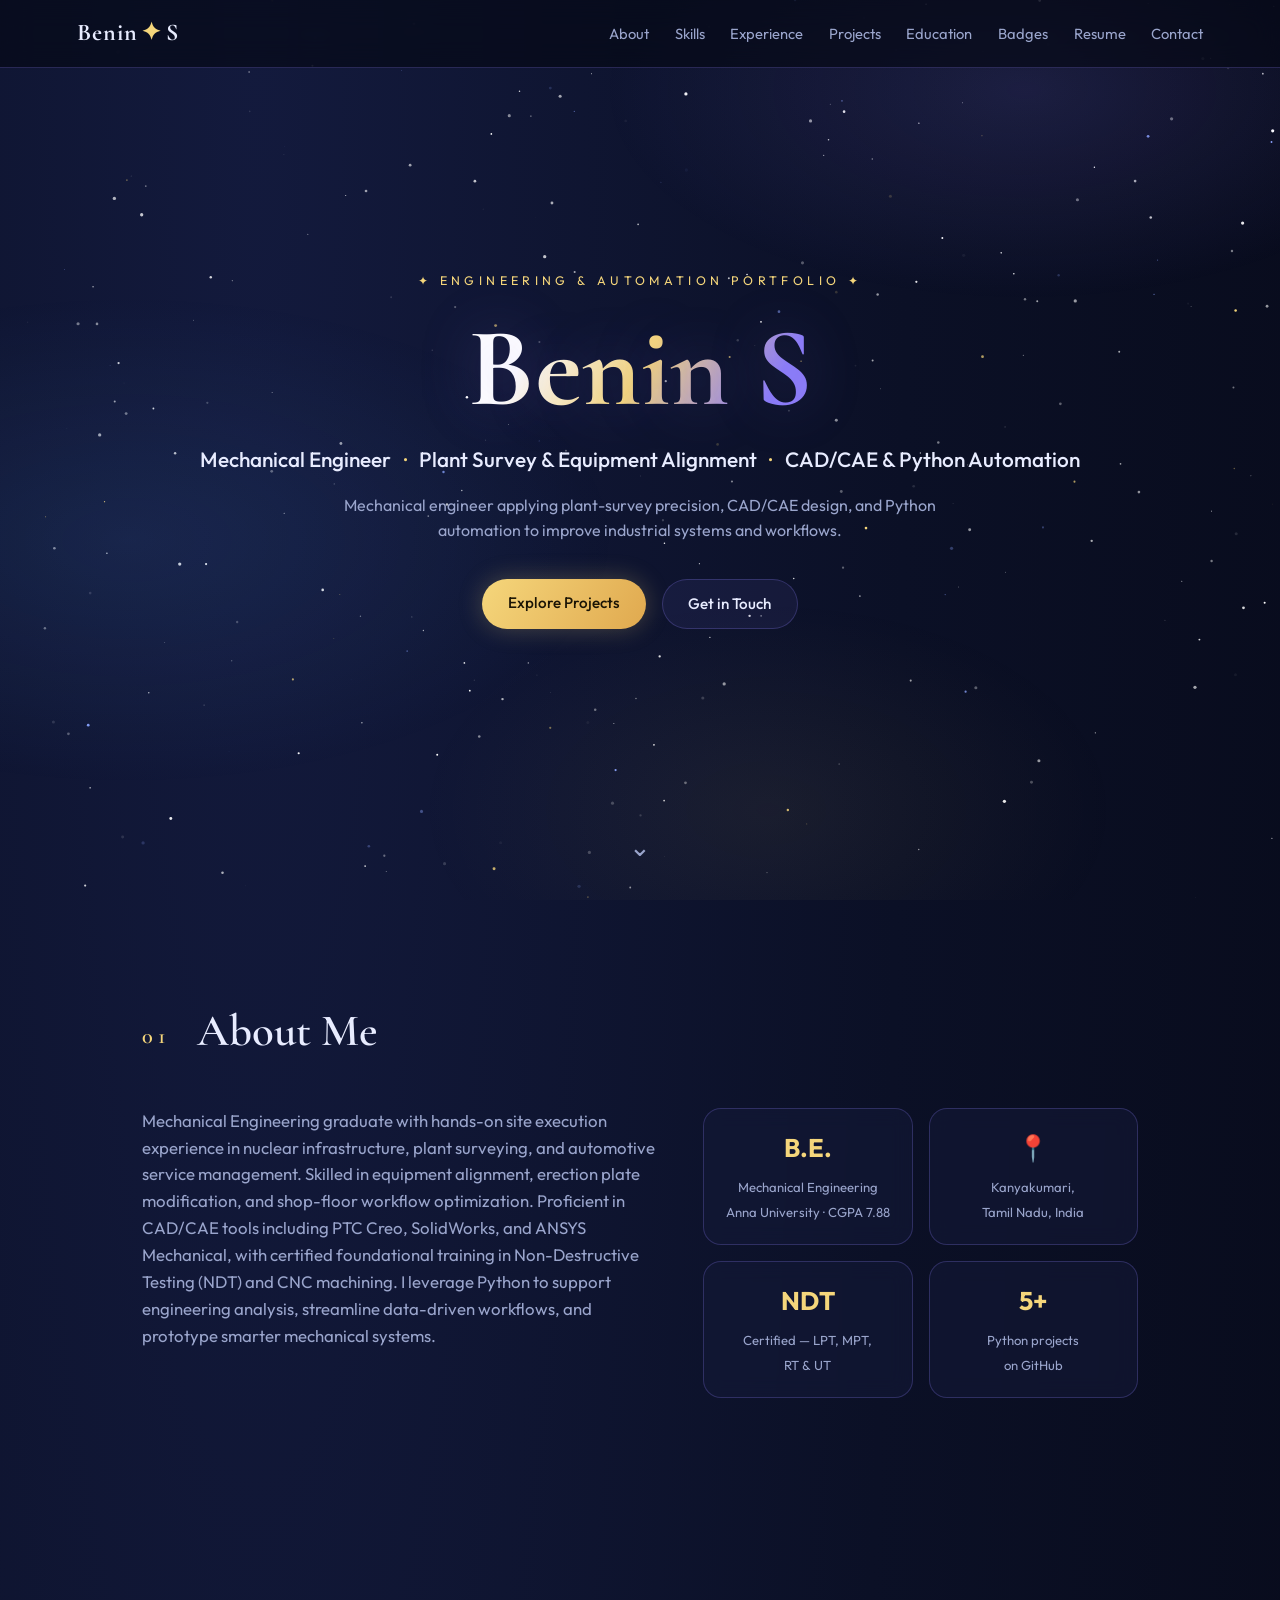
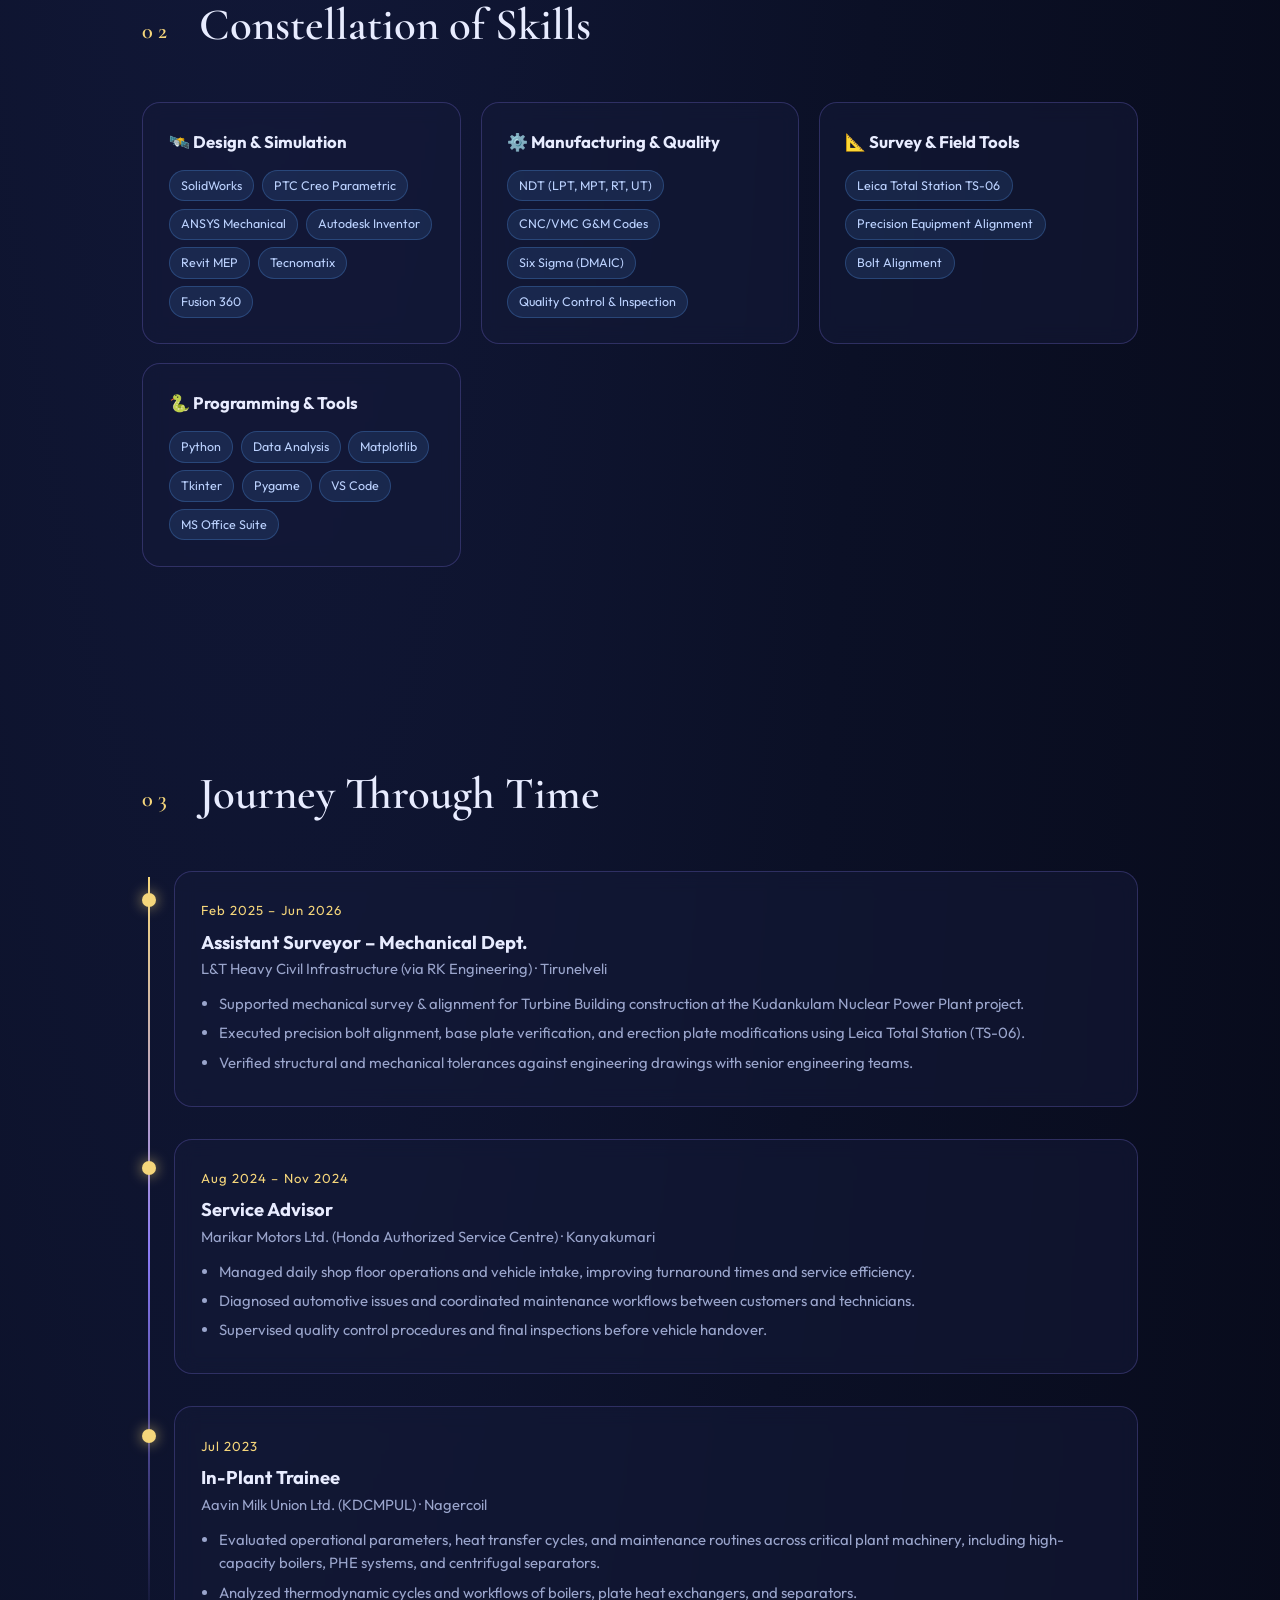
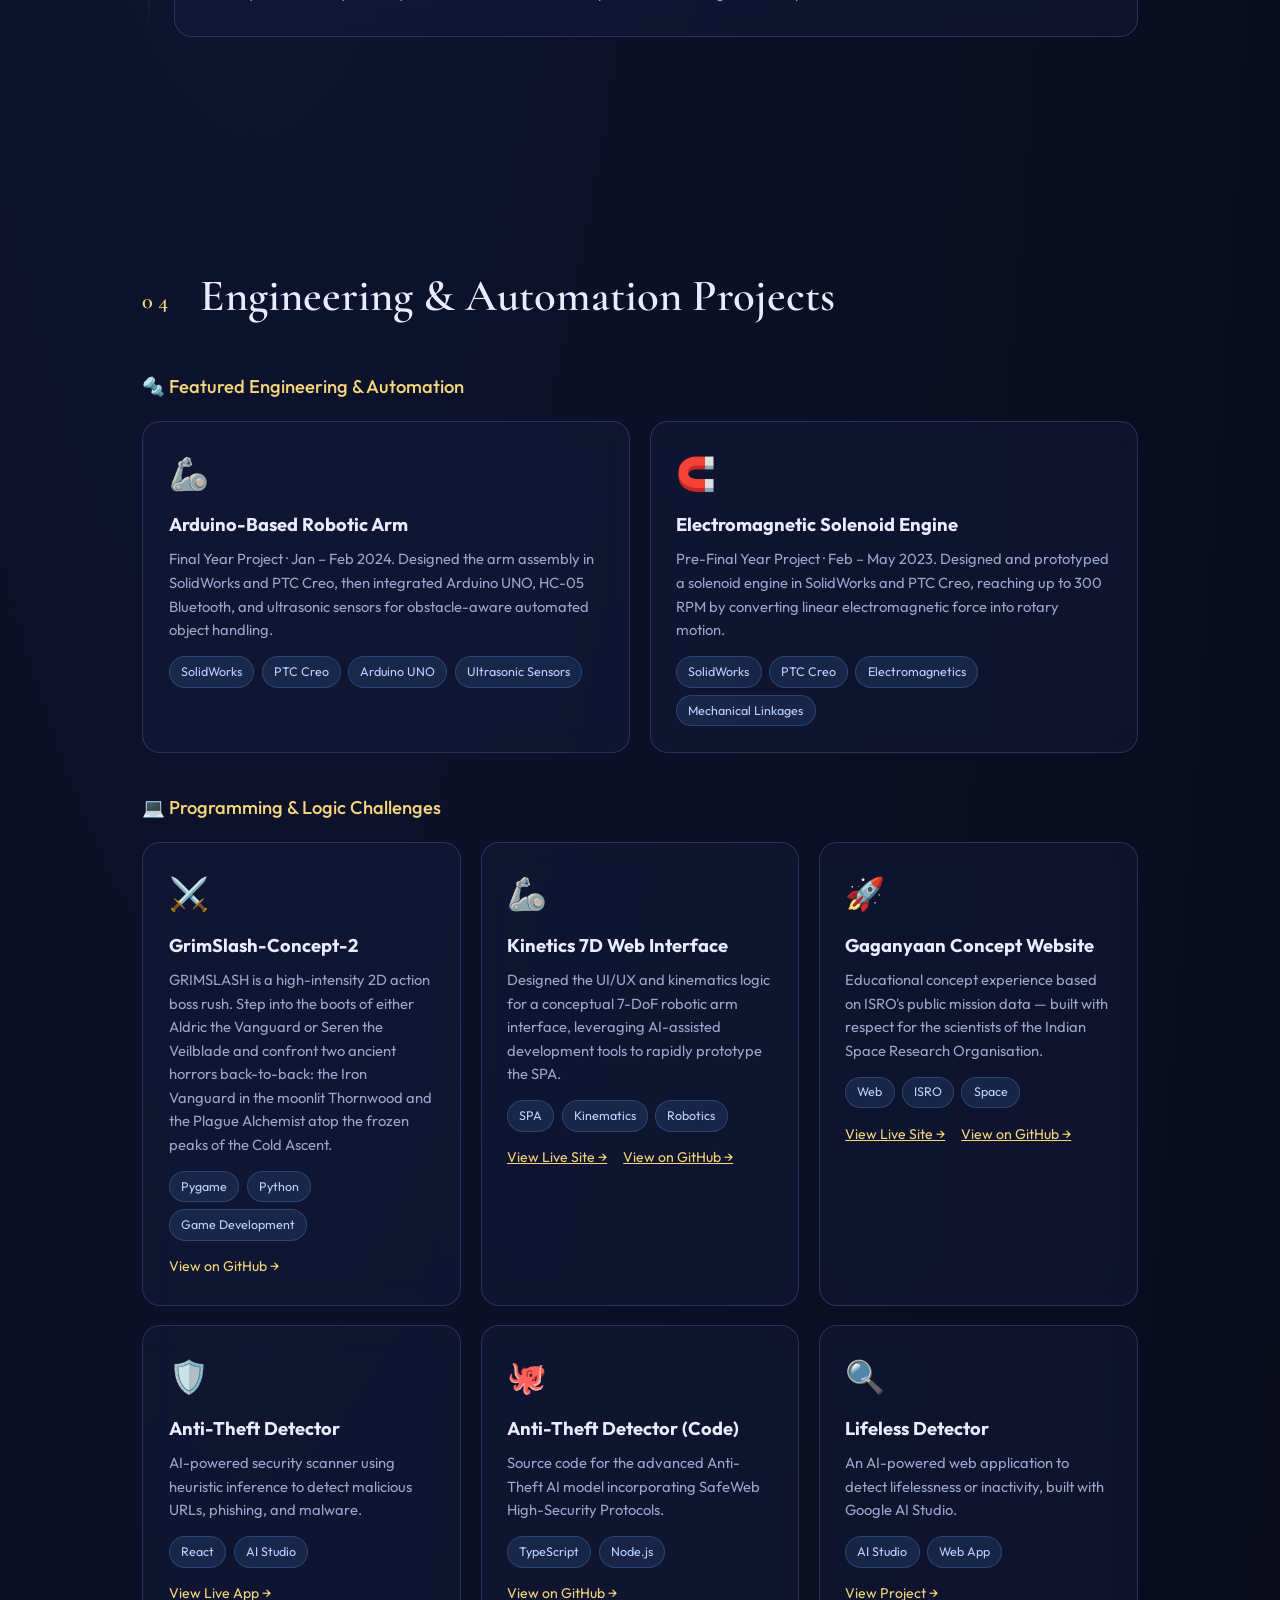
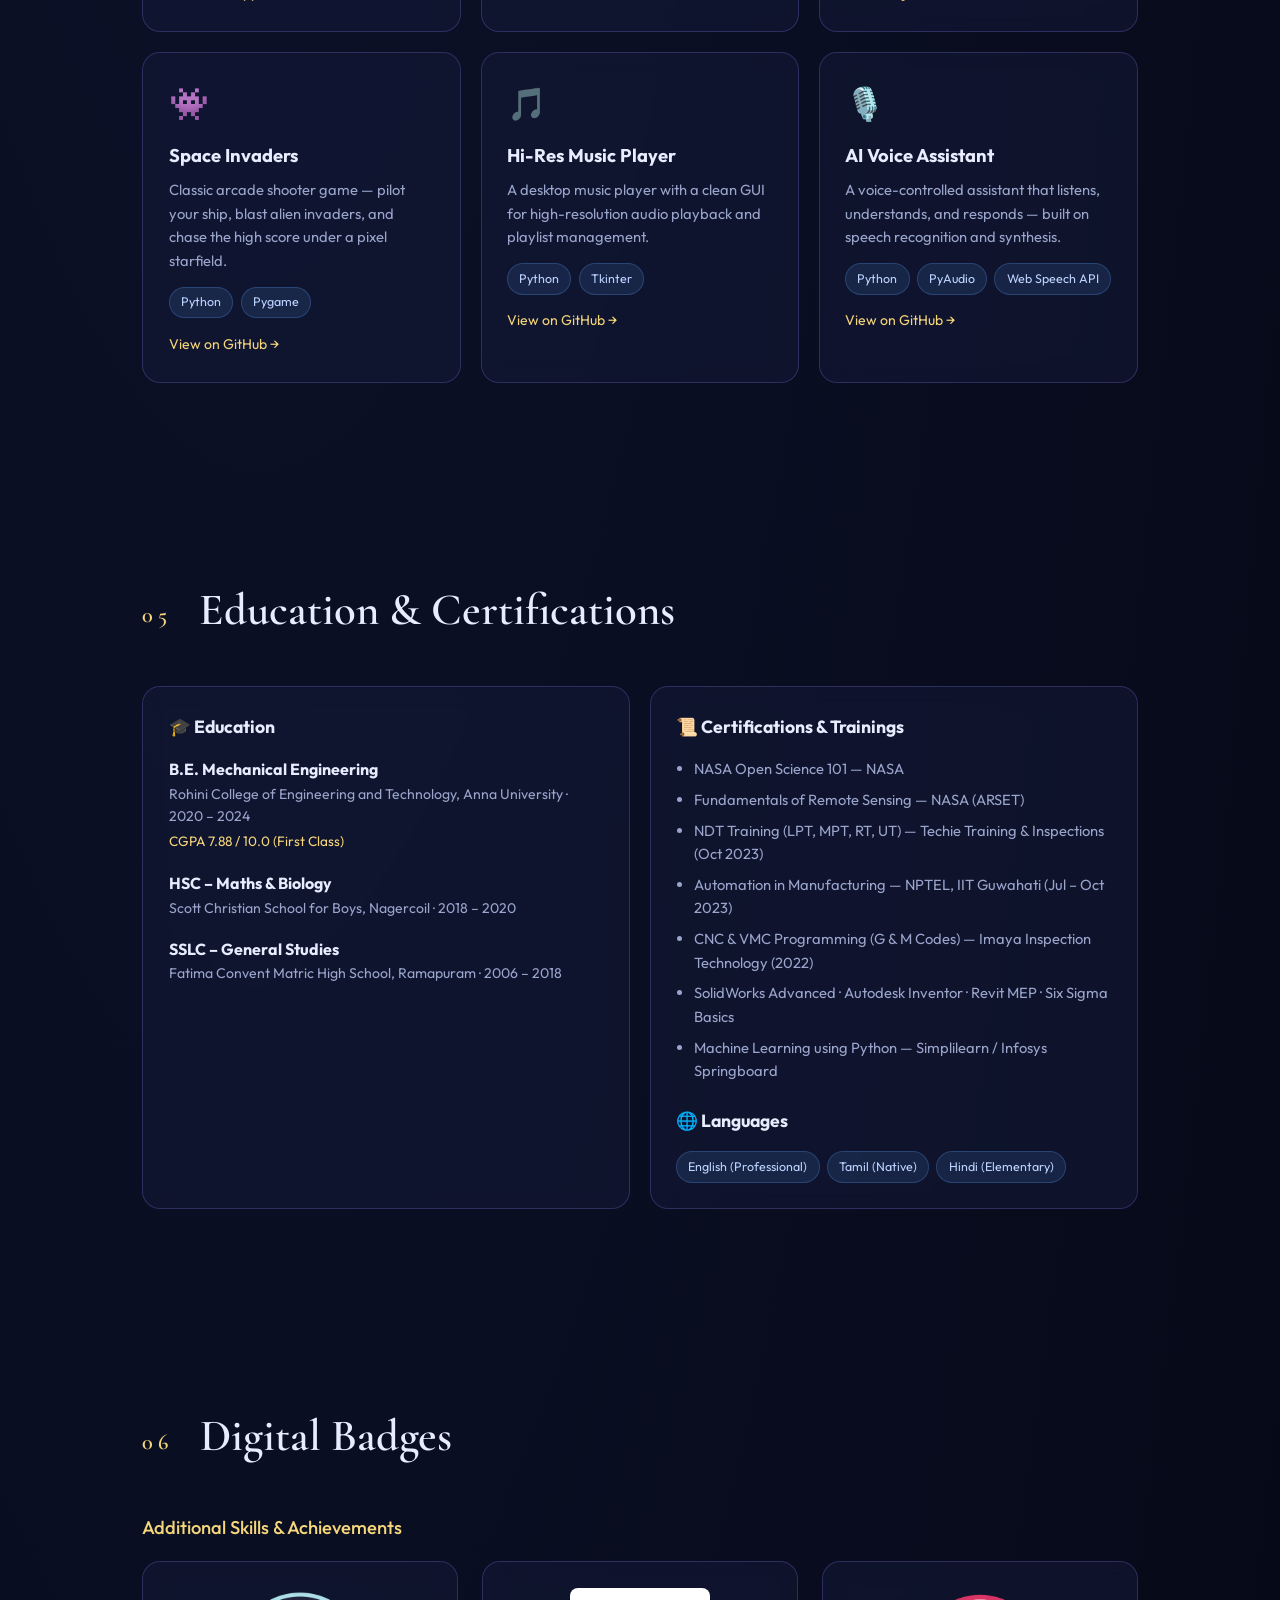
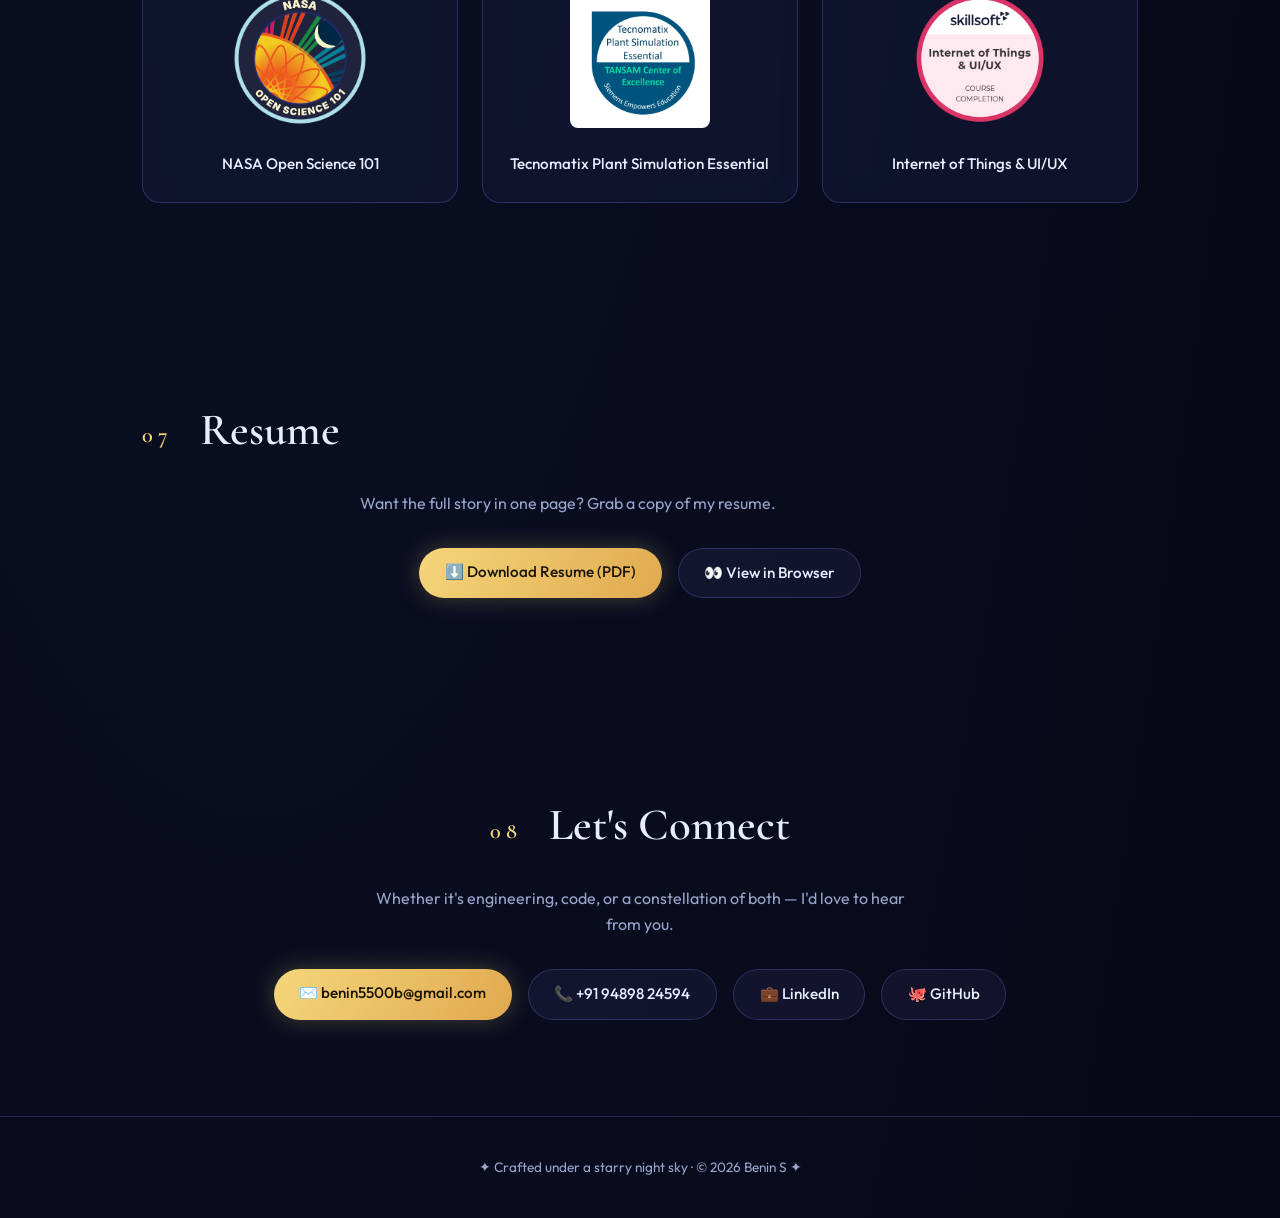
==== commit 285c9aaf: "Add new project tile in Programming & Logic Challenges section" ====
--- a/index.html
+++ b/index.html
@@ -150,6 +150,13 @@
 
   <h3 class="sub-heading">💻 Programming &amp; Logic Challenges</h3>
   <div class="projects-grid">
+    <a class="glass-card project" href="https://github.com/Benin07/GrimSlash-Concept-2" target="_blank" rel="noopener">
+      <div class="p-icon">⚔️</div>
+      <h3>GrimSlash-Concept-2</h3>
+      <p>GRIMSLASH is a high-intensity 2D action boss rush. Step into the boots of either Aldric the Vanguard or Seren the Veilblade and confront two ancient horrors back-to-back: the Iron Vanguard in the moonlit Thornwood and the Plague Alchemist atop the frozen peaks of the Cold Ascent.</p>
+      <div class="tags"><i>Pygame</i><i>Python</i><i>Game Development</i></div>
+      <span class="p-link">View on GitHub →</span>
+    </a>
     <div class="glass-card project">
       <div class="p-icon">🦾</div>
       <h3>Kinetics 7D Web Interface</h3>
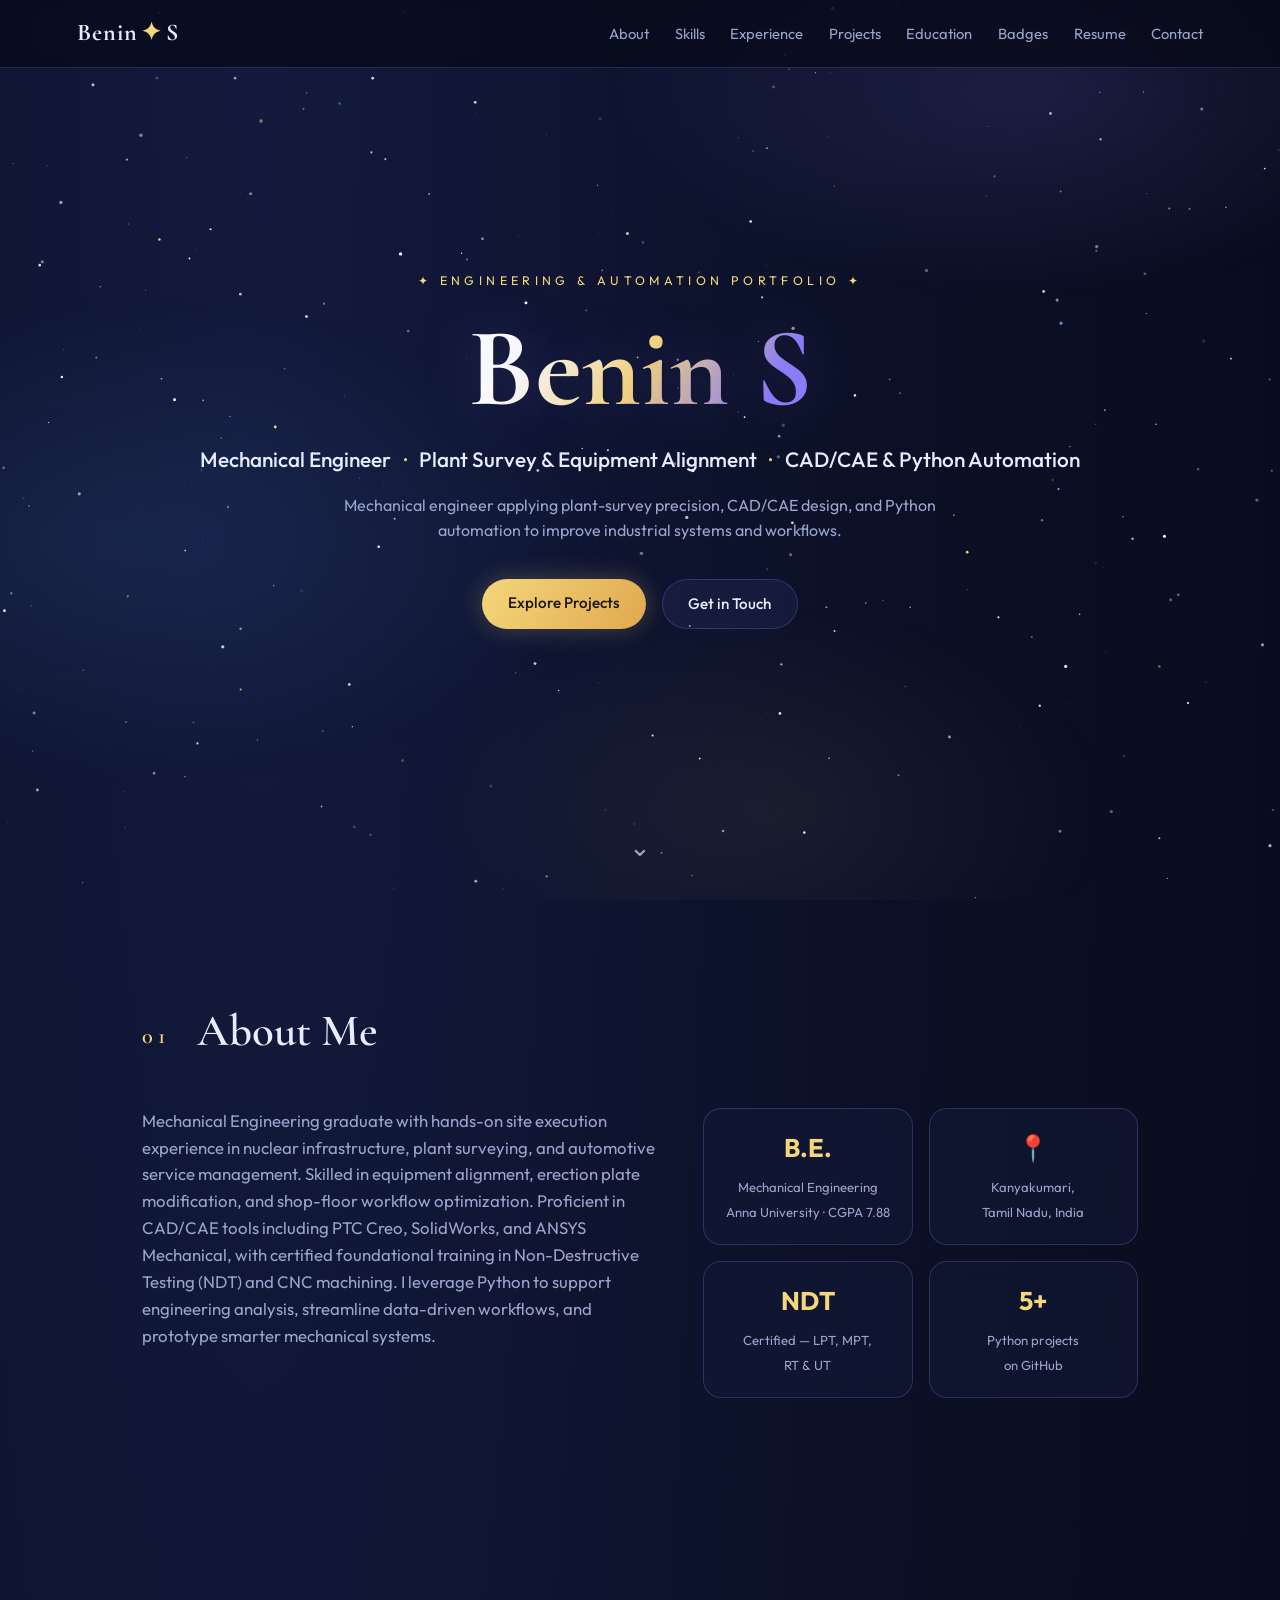
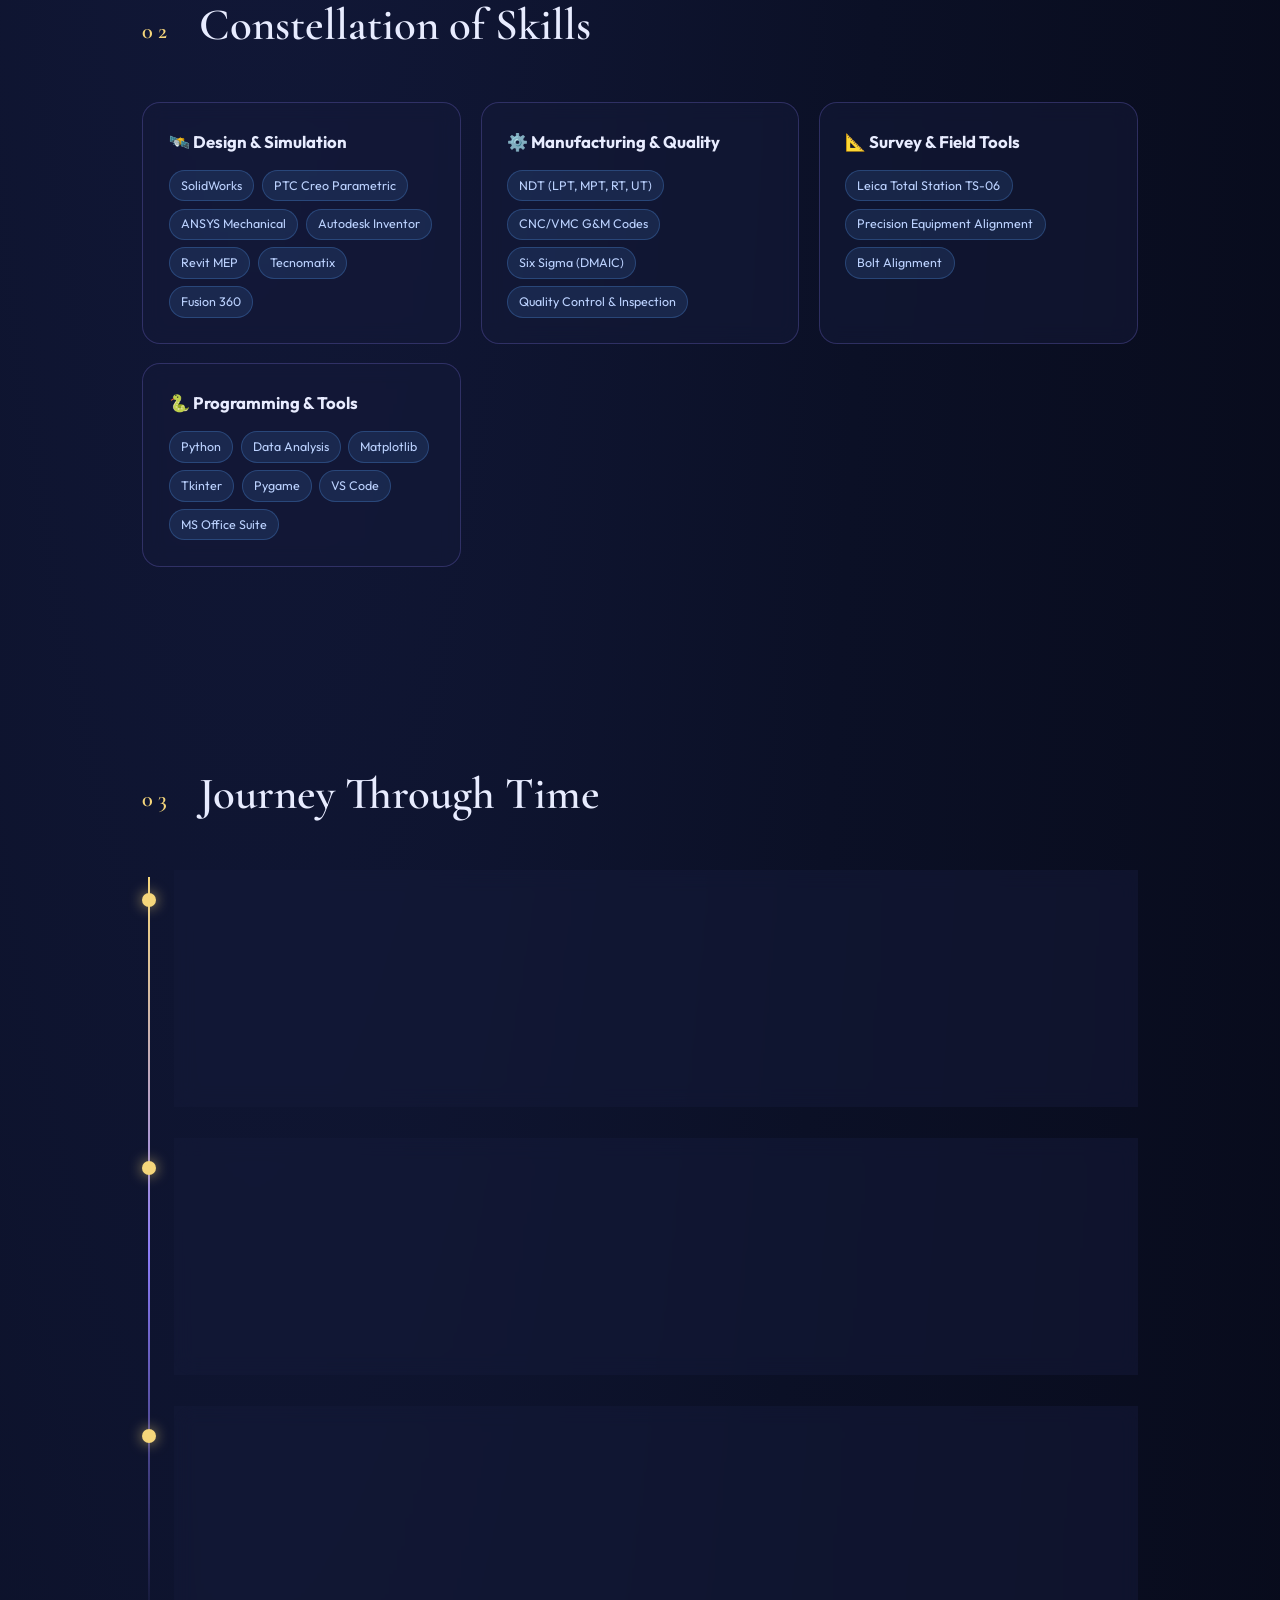
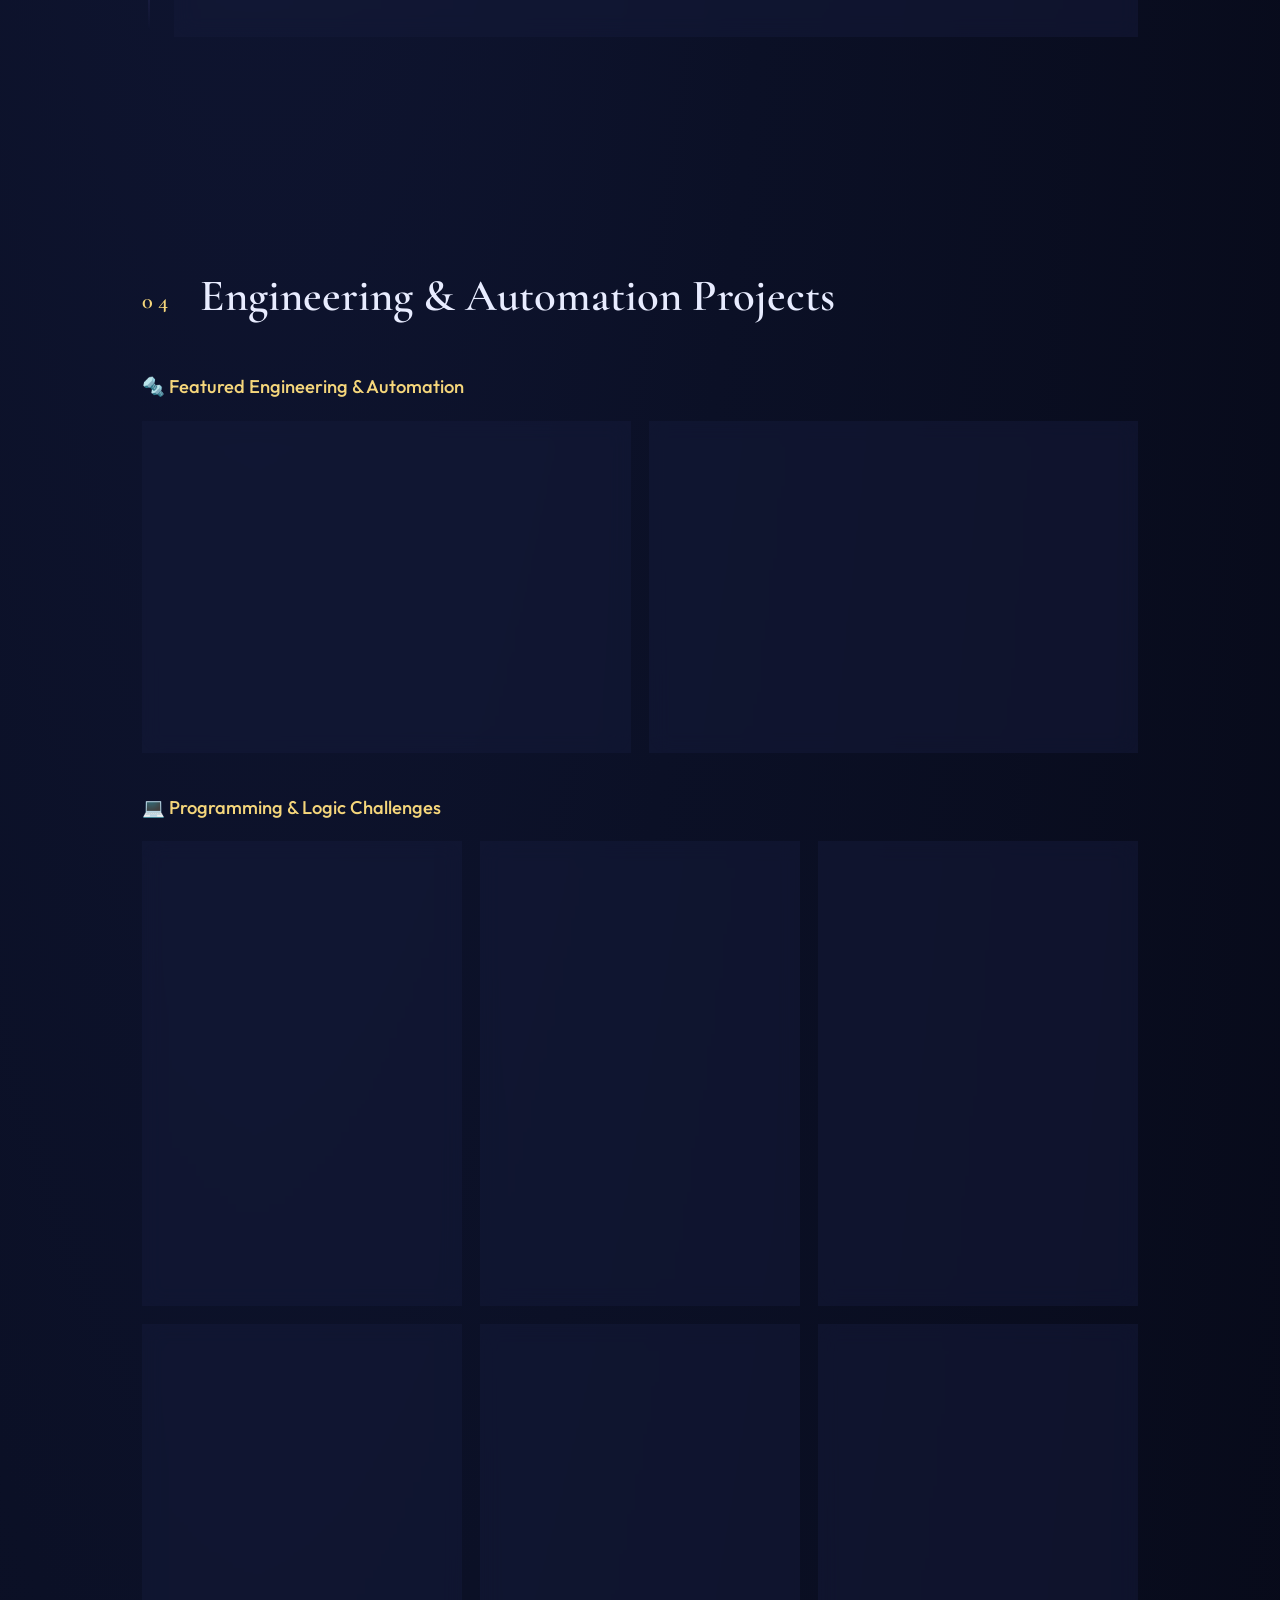
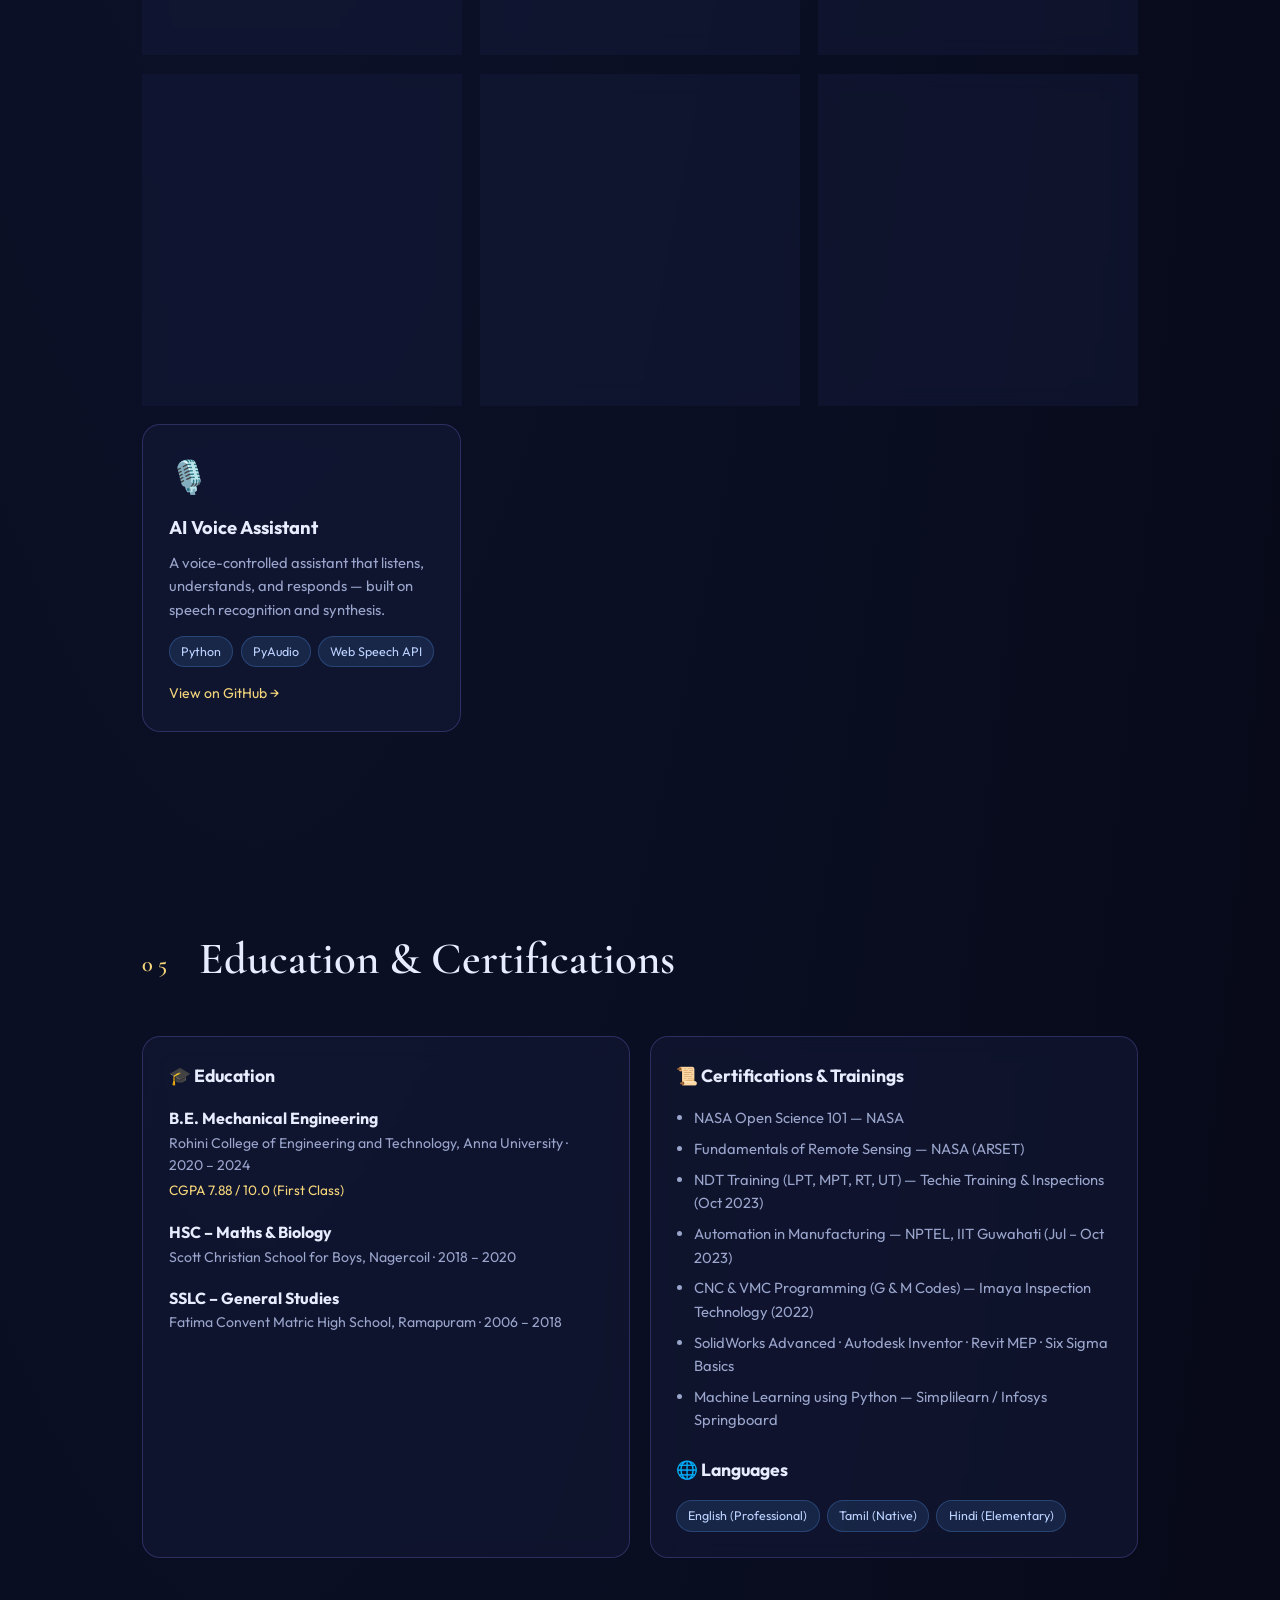
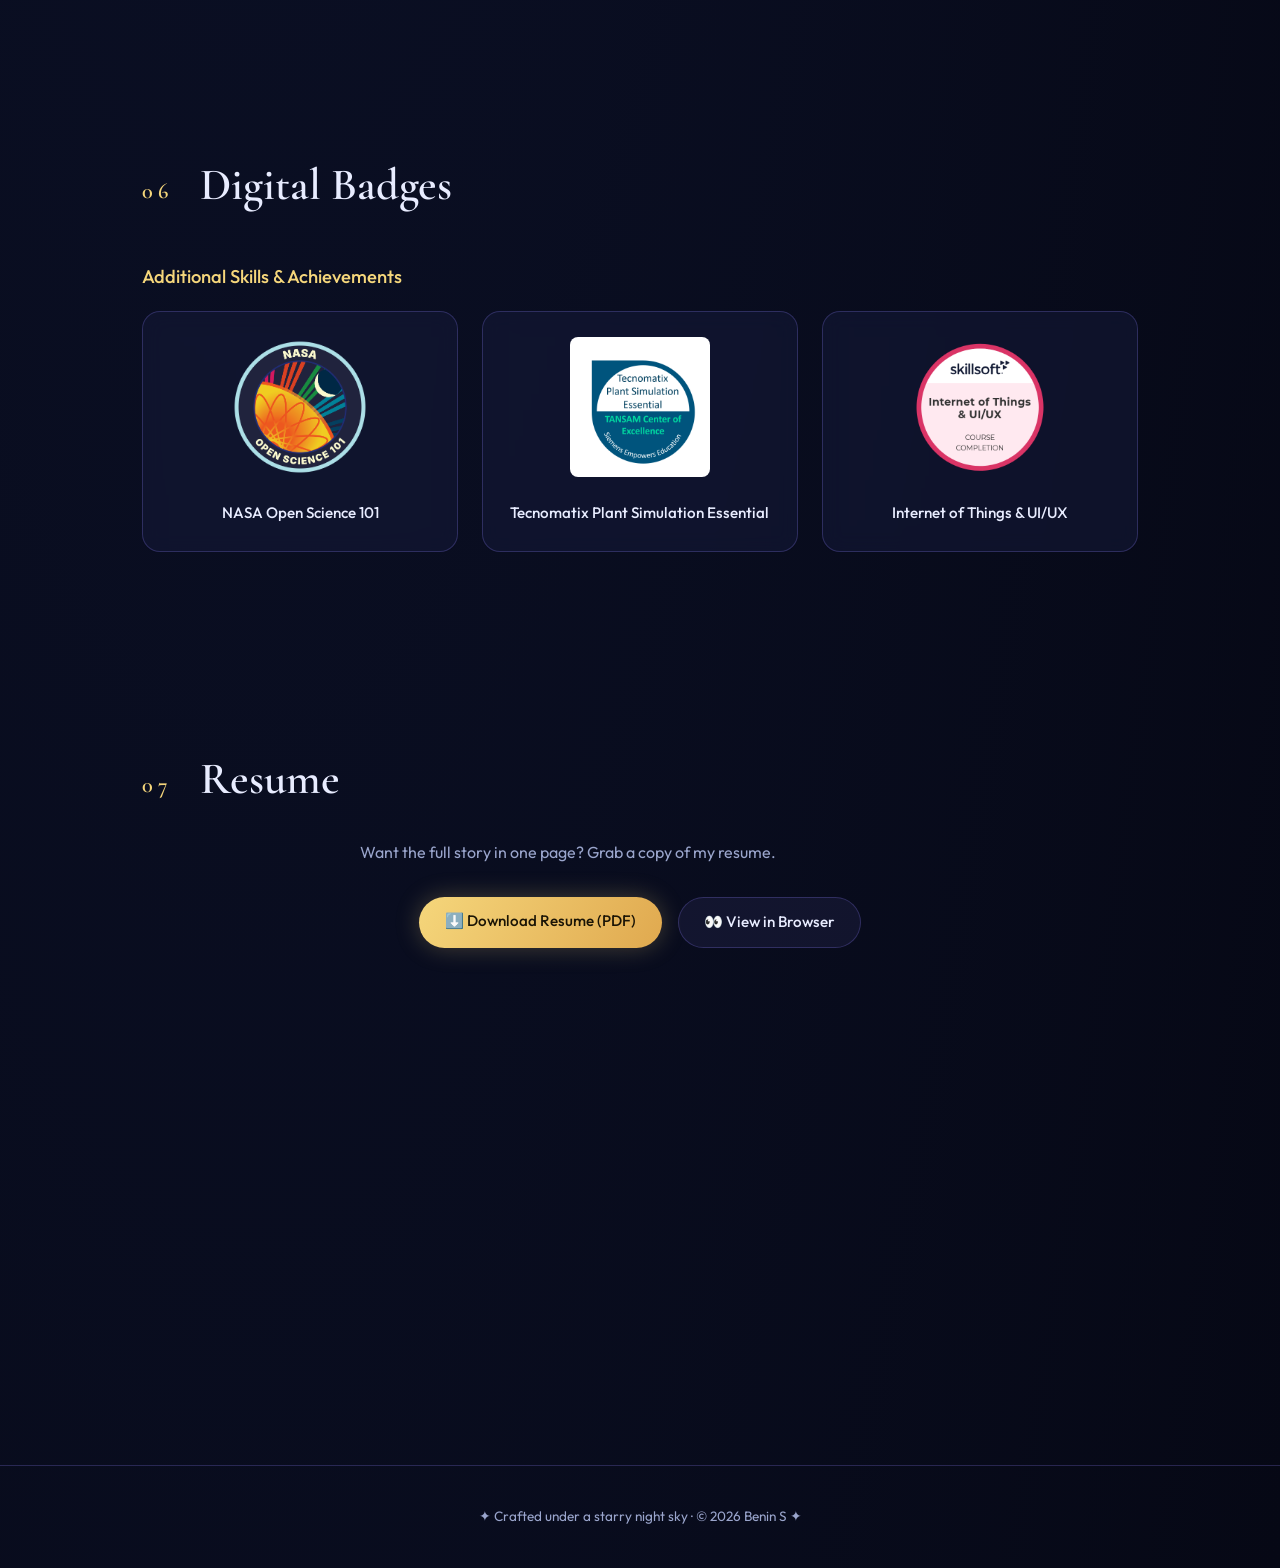
==== commit e7a02962: "add new project tile in programming" ====
--- a/index.html
+++ b/index.html
@@ -150,6 +150,15 @@
 
   <h3 class="sub-heading">💻 Programming &amp; Logic Challenges</h3>
   <div class="projects-grid">
+    <div class="glass-card project">
+      <div class="p-icon">🏗️</div>
+      <h3>BOMForge</h3>
+      <p>Browser-based EPC cost intelligence workspace for deeply nested Bills of Materials, recursive cost roll-ups, project snapshots, and VLSI supply-chain risk tracking.</p>
+      <div class="tags"><i>EPC Estimating</i><i>VLSI</i><i>PostgreSQL</i><i>Supply Chain</i></div>
+      <div class="p-links">
+        <a class="p-link" href="https://bom-forge.vercel.app/" target="_blank" rel="noopener">View Live Site →</a>
+      </div>
+    </div>
     <a class="glass-card project" href="https://github.com/Benin07/GrimSlash-Concept-2" target="_blank" rel="noopener">
       <div class="p-icon">⚔️</div>
       <h3>GrimSlash-Concept-2</h3>
